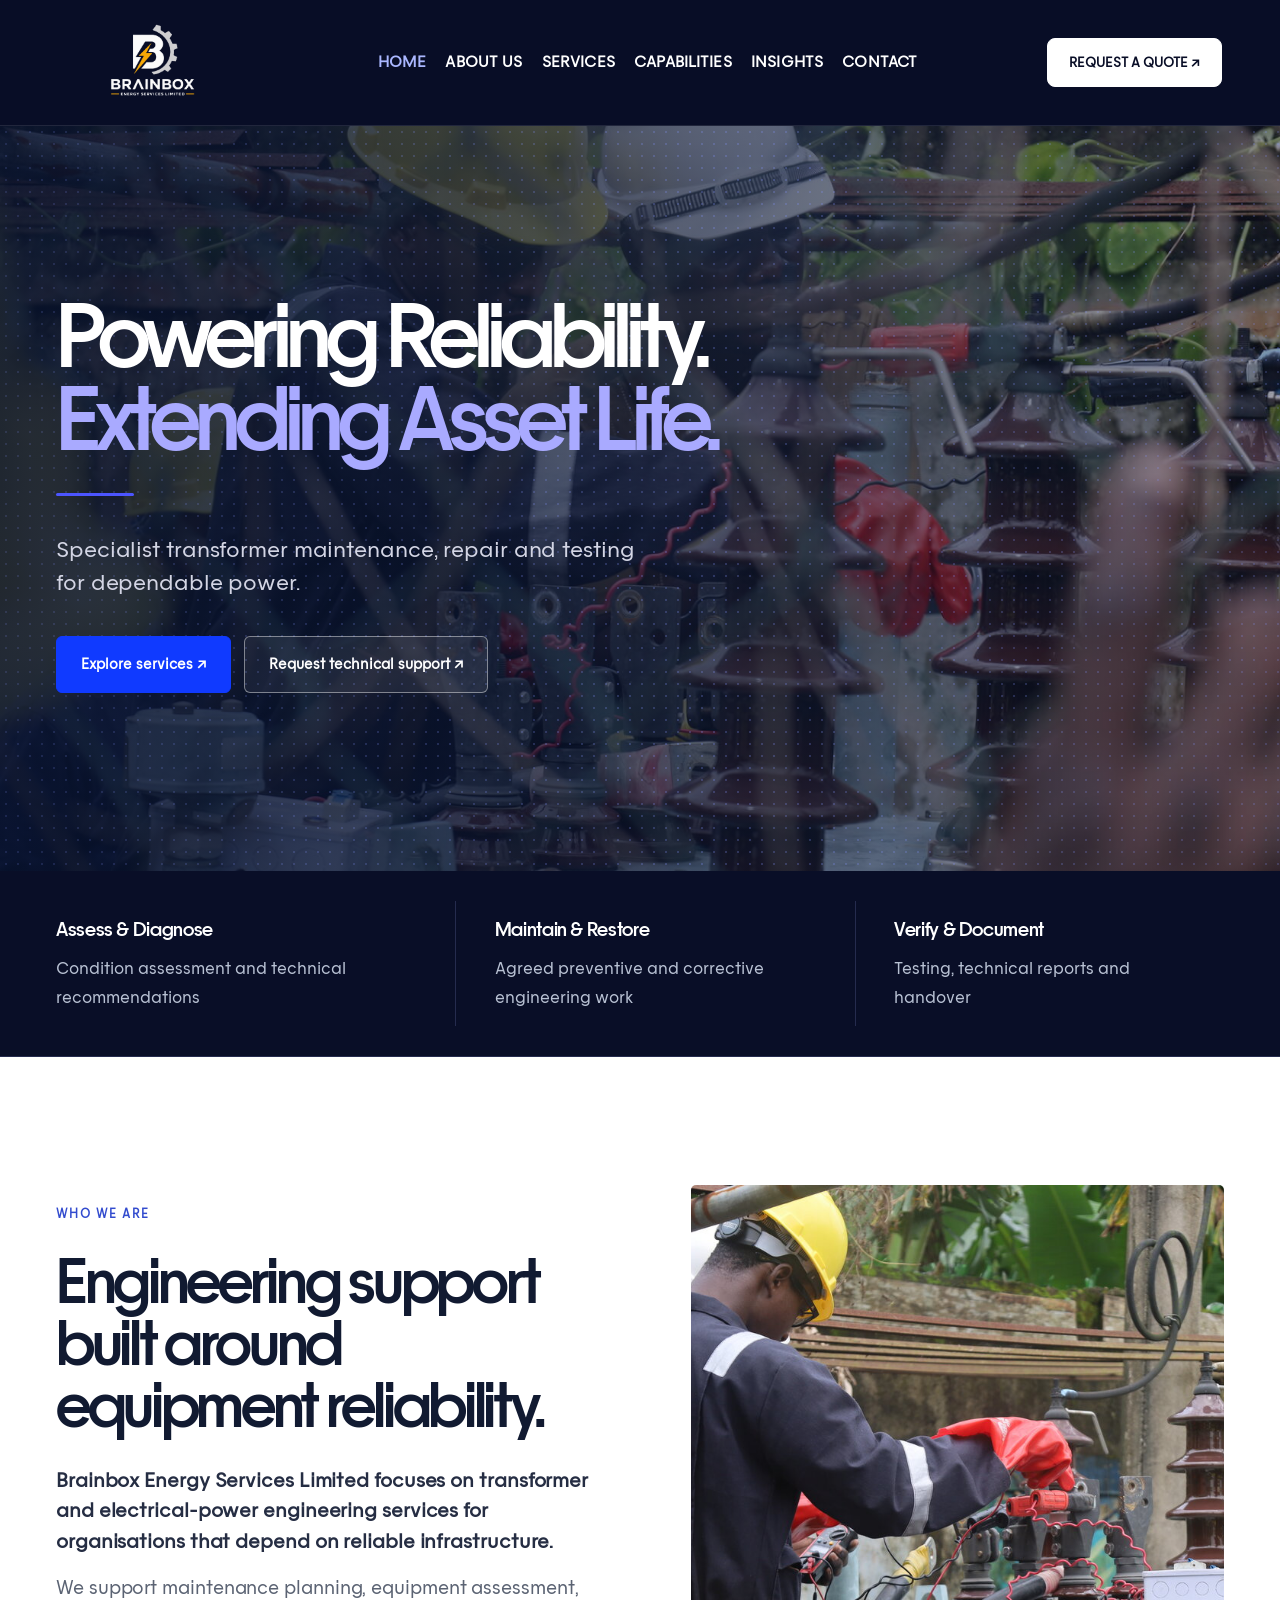
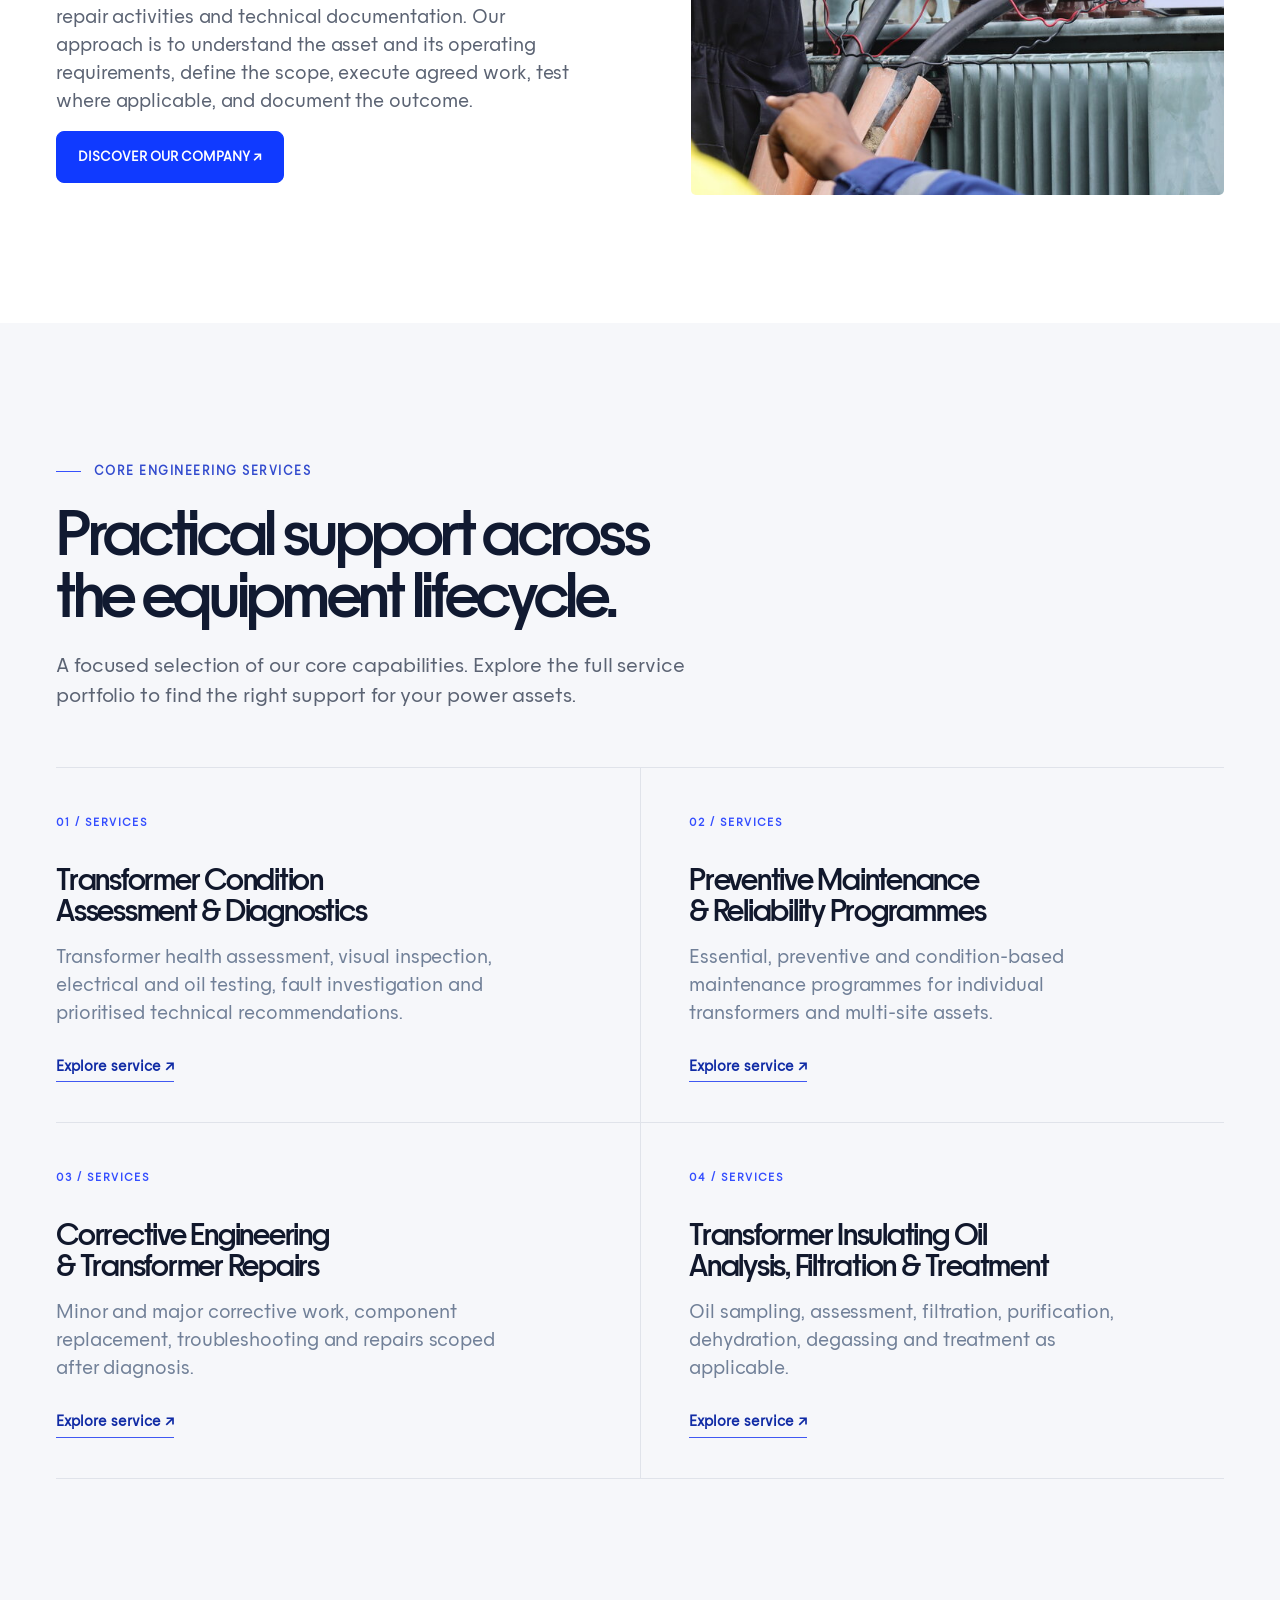
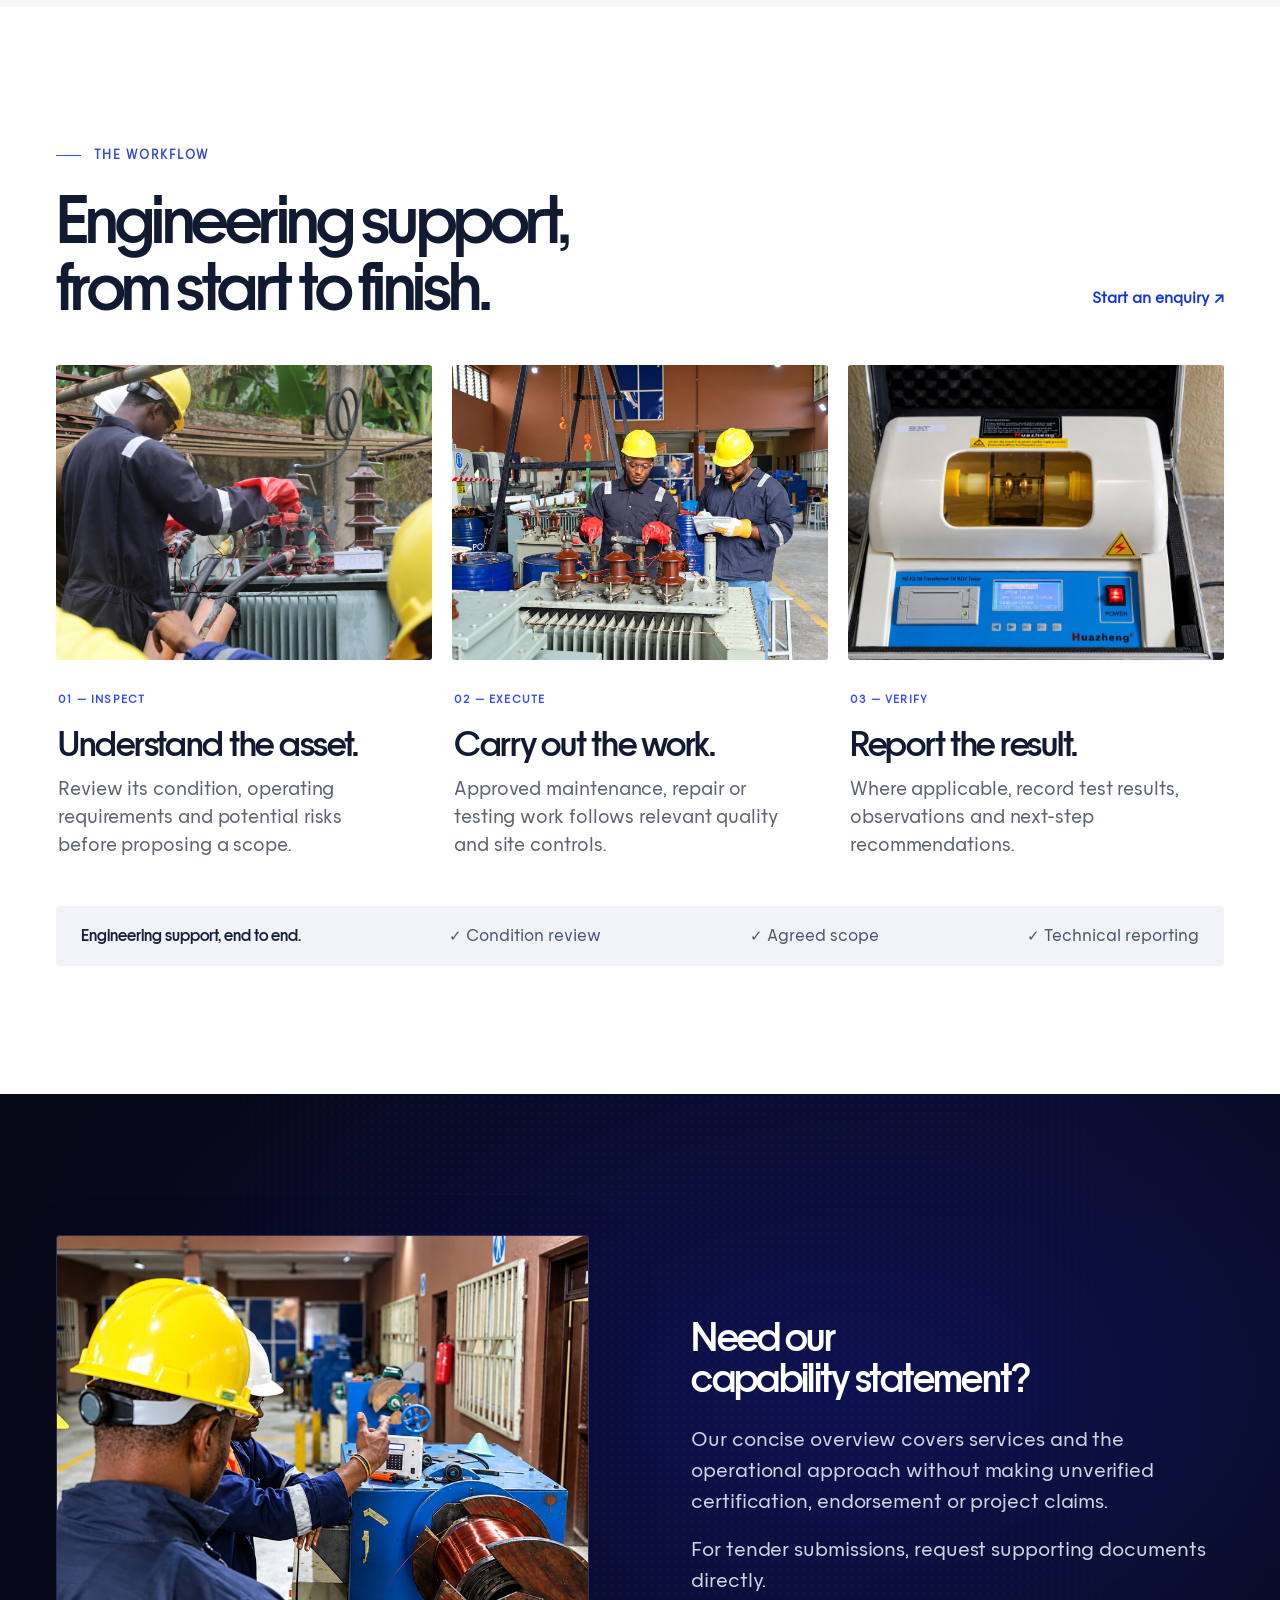
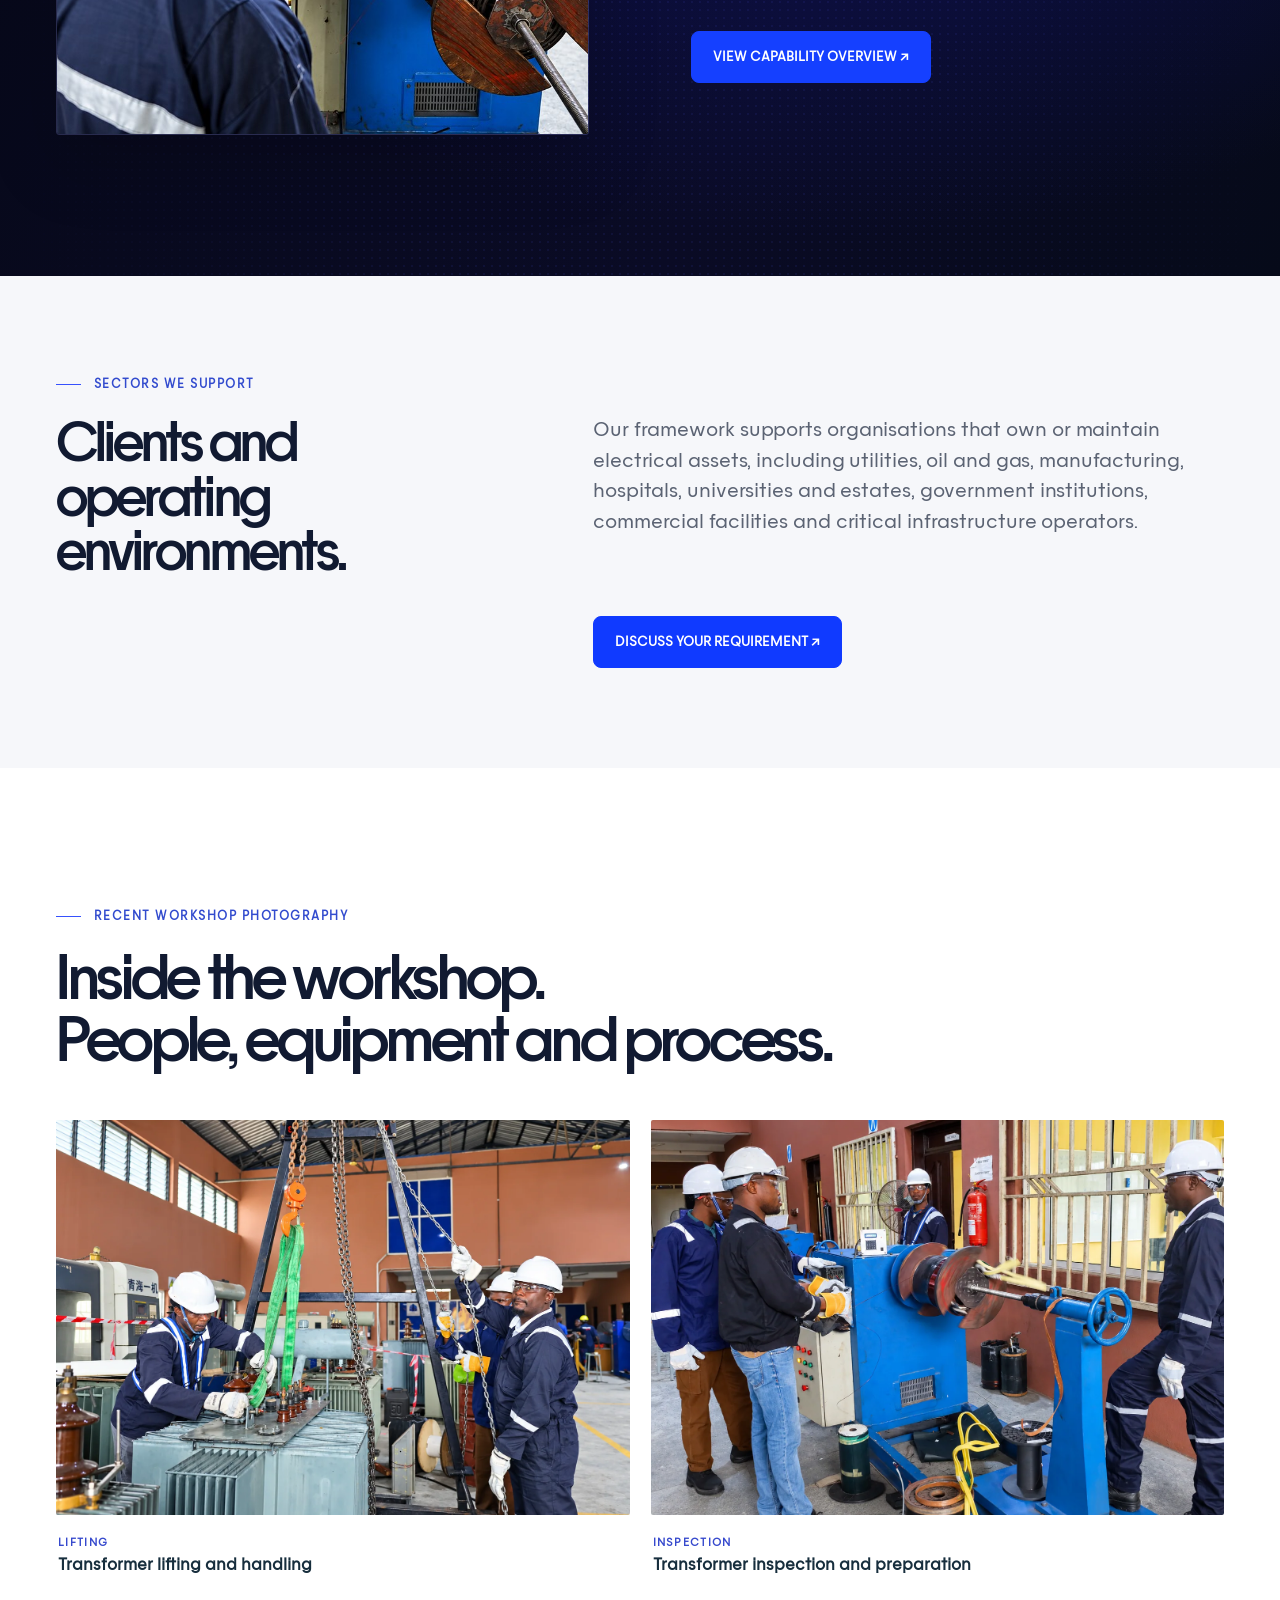
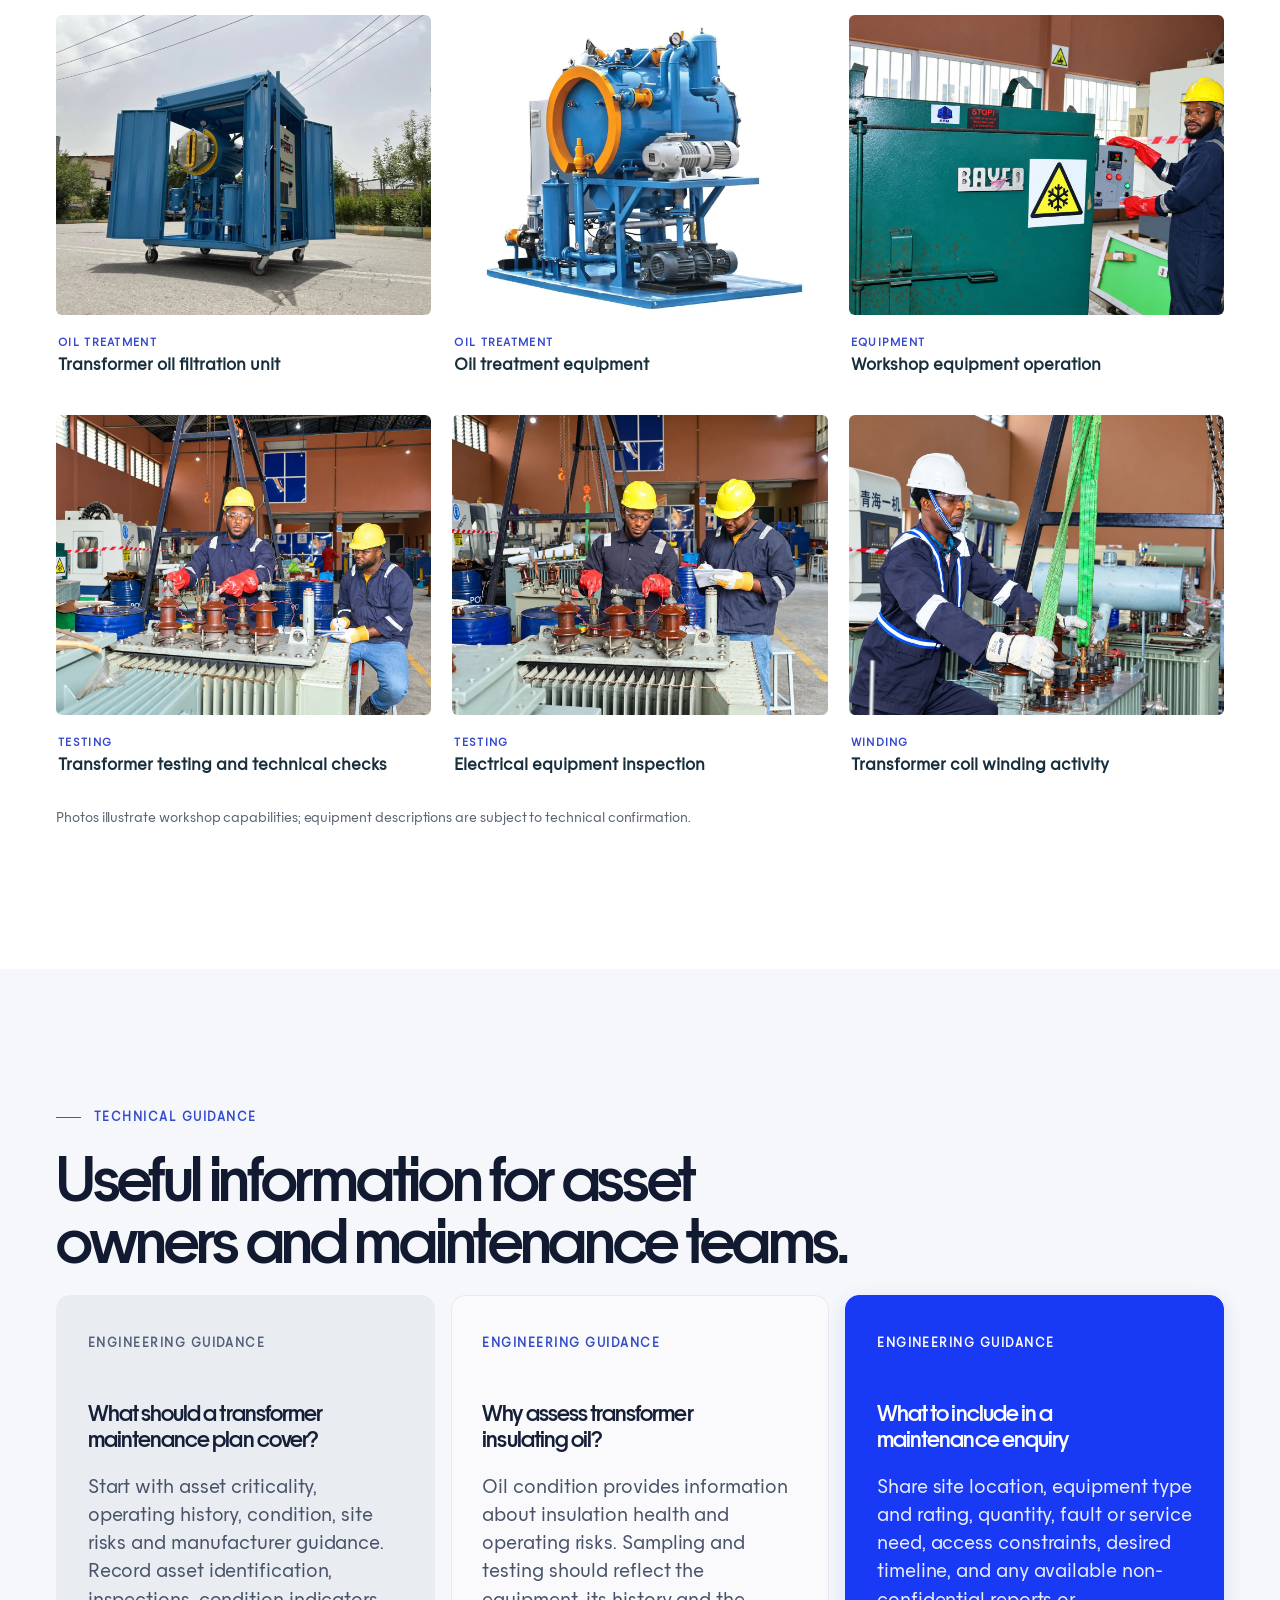
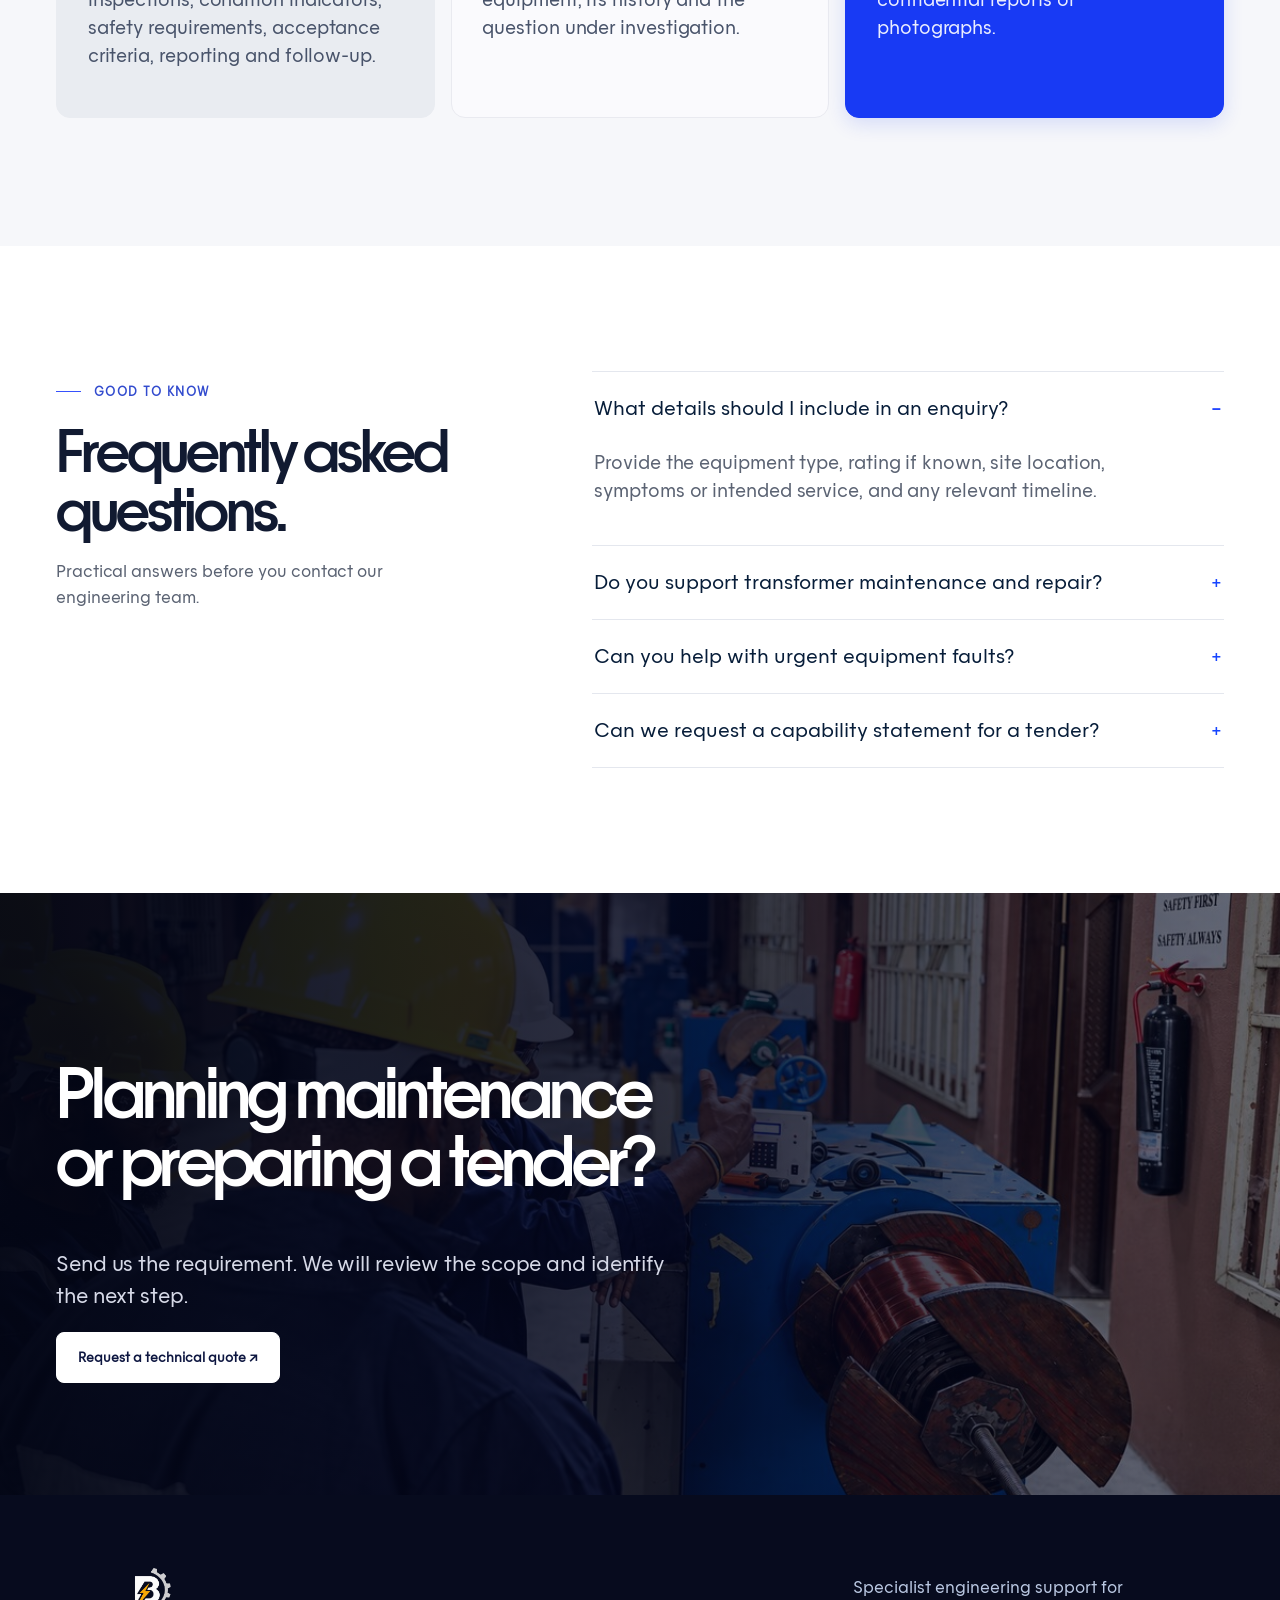
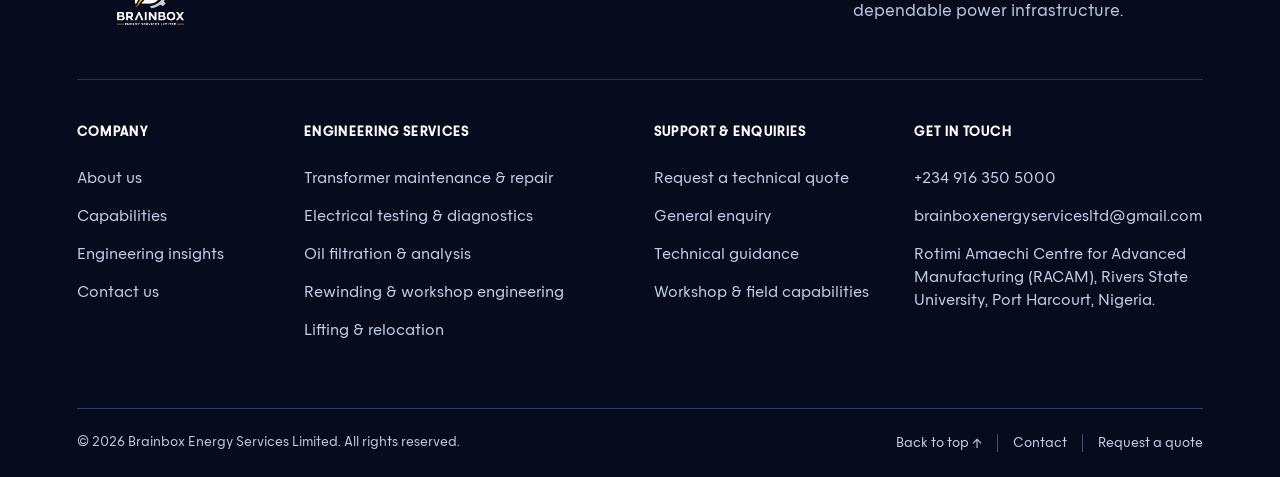
==== index.html @ cf3fd657 "Refresh gallery script version for updated workshop imagery" ====
<!doctype html>
<html lang="en"><head><meta charset="utf-8"><meta name="viewport" content="width=device-width, initial-scale=1">
<meta name="description" content="Brainbox Energy Services Limited — transformer maintenance, repair, oil filtration and electrical power engineering in Port Harcourt, Nigeria.">
<meta name="theme-color" content="#070b1e"><title>Brainbox Energy Services Limited | Powering Reliability</title><link rel="icon" href="assets/logo.png"><link rel="stylesheet" href="style.css?v=20261027"><link rel="stylesheet" href="clean-ui.css?v=20261102"><link rel="stylesheet" href="blueprint-ui.css?v=20261102-navy-gold"><link rel="stylesheet" href="editorial-finish.css?v=20261102-1"><link rel="stylesheet" href="frama-type.css?v=20261102-header-fix"><link rel="stylesheet" href="midnight-contact-refined-20261103.css?v=capability-two-lines-2"></head>
<body><header id="header"><a class="brand" href="#home" aria-label="Brainbox Energy Services Limited — Home"><picture class="brand-picture"><source media="(max-width: 700px)" srcset="assets/brainbox-logo-white.png?v=2"><img src="assets/brainbox-logo-white.png?v=2" alt="Brainbox Energy Services Limited"></picture></a>
<button id="menu" type="button" aria-label="Open navigation" aria-controls="nav" aria-expanded="false"><span class="menu-line"></span><span class="menu-line"></span><span class="menu-line"></span></button><nav id="nav" aria-label="Main navigation"><a href="#home">HOME</a><a href="#about">ABOUT US</a><a href="#services">SERVICES</a><a href="#projects">CAPABILITIES</a><a href="#insights">INSIGHTS</a><a href="#contact">CONTACT</a></nav><a class="header-cta" href="#quote">REQUEST A QUOTE ↗</a></header>
<main id="app"></main><footer class="bb-corporate-footer" aria-label="Site footer">
  <div class="bb-footer-main">
    <div class="bb-footer-intro">
      <a class="bb-footer-brand" href="#home" aria-label="Brainbox Energy Services Limited home">
        <img src="assets/brainbox-logo-white.png?v=2" alt="Brainbox Energy Services Limited" loading="lazy">
      </a>
      <p>Specialist engineering support for dependable power infrastructure.</p>
    </div>
    <div class="bb-footer-columns">
      <div class="bb-footer-group">
        <h2>Company</h2>
        <a href="#about">About us</a>
        <a href="#projects">Capabilities</a>
        <a href="#insights">Engineering insights</a>
        <a href="#contact">Contact us</a>
      </div>
      <div class="bb-footer-group">
        <h2>Engineering services</h2>
        <a href="#services">Transformer maintenance &amp; repair</a>
        <a href="#services">Electrical testing &amp; diagnostics</a>
        <a href="#services">Oil filtration &amp; analysis</a>
        <a href="#services">Rewinding &amp; workshop engineering</a>
        <a href="#services">Lifting &amp; relocation</a>
      </div>
      <div class="bb-footer-group">
        <h2>Support &amp; enquiries</h2>
        <a href="#quote">Request a technical quote</a>
        <a href="#contact">General enquiry</a>
        <a href="#insights">Technical guidance</a>
        <a href="#projects">Workshop &amp; field capabilities</a>
      </div>
      <div class="bb-footer-group bb-footer-contact">
        <h2>Get in touch</h2>
        <a href="tel:+2349163505000">+234 916 350 5000</a>
        <a href="mailto:brainboxenergyservicesltd@gmail.com">brainboxenergyservicesltd@gmail.com</a>
        <p>Rotimi Amaechi Centre for Advanced Manufacturing (RACAM), Rivers State University, Port Harcourt, Nigeria.</p>
      </div>
    </div>
  </div>
  <div class="bb-footer-bottom">
    <div class="bb-footer-inner">
      <span>© <span id="year"></span> Brainbox Energy Services Limited. All rights reserved.</span>
      <div><a href="#home">Back to top ↑</a><a href="#contact">Contact</a><a href="#quote">Request a quote</a></div>
    </div>
  </div>
</footer><script src="script-contact-refined-20261103.js?v=gallery-ppe-cleanup-20261103"></script></body></html>
---- style.css ----
@import url('https://fonts.googleapis.com/css2?family=DM+Sans:wght@400;500;600;700;800&family=Manrope:wght@400;500;600;700;800&display=swap');
:root{--navy:#071d39;--gold:#e6a11b;--ink:#151b22;--muted:#65717c;--line:#d9dee3}
*{box-sizing:border-box}html{scroll-behavior:smooth}body{margin:0;font-family:'DM Sans',Arial,sans-serif;color:var(--ink)}h1,h2,h3{font-family:Manrope,Arial,sans-serif;letter-spacing:-.04em}h1{font-size:clamp(44px,6vw,83px);line-height:1.07}h2{font-size:clamp(30px,4vw,54px);line-height:1.15}h3{font-size:22px}p{color:#5b6570;line-height:1.8}a{text-decoration:none;color:inherit}button,input,textarea,select{font:inherit}button{cursor:pointer}
#header{height:84px;position:sticky;top:0;z-index:30;background:#fff;border-bottom:1px solid #eee;display:flex;align-items:center;justify-content:space-between;padding:0 max(4vw,22px);gap:16px}.brand{display:flex;align-items:center;gap:9px;font:800 17px Manrope;letter-spacing:.06em;color:var(--navy)}.brand img{height:54px;width:60px;object-fit:contain}.brand small{display:block;font-size:8px;letter-spacing:.19em}.brand span{white-space:nowrap}nav{display:flex;gap:clamp(14px,1.5vw,25px)}nav a{font-size:14px;font-weight:800;letter-spacing:.035em;white-space:nowrap;line-height:1.3}nav a:hover,nav a.active{color:#bd8012}
.header-cta,.btn{display:inline-flex;align-items:center;justify-content:center;border:1px solid var(--navy);padding:15px 20px;font-size:12px;font-weight:800;letter-spacing:.04em;transition:.2s}.header-cta,.btn.dark{background:var(--navy);color:white}.btn:hover,.header-cta:hover{background:var(--gold);border-color:var(--gold);color:#111}.btn.light{border-color:white;color:white}.btn.light:hover{color:#111}#menu{display:none;border:0;background:transparent;font-size:27px}
.container{width:min(1160px,88%);margin:auto}.section{padding:105px 0}.eyebrow{display:flex;align-items:center;gap:22px;font-size:11px;font-weight:800;letter-spacing:.17em;color:var(--navy);margin-bottom:32px}.eyebrow:after{content:'';height:1px;background:#c7cbd0;flex:1}.overline{font-size:12px;letter-spacing:.15em;color:#bc8319;font-weight:800}
.hero{min-height:660px;background:linear-gradient(90deg,rgba(3,19,38,.93),rgba(3,19,38,.60)),url('assets/profile-0.jpg') center/cover;display:flex;align-items:center;color:#fff}.hero .container{padding:85px 0}.hero h1{max-width:900px}.hero p{max-width:590px;color:#e0e8f0;font-size:17px}.hero .tag{color:#f4bc48;font-size:12px;letter-spacing:.24em;font-weight:800}.hero .actions{display:flex;gap:14px;flex-wrap:wrap;margin-top:34px}
.stats{background:var(--navy);color:#fff}.stats .container{display:grid;grid-template-columns:repeat(3,1fr);gap:30px;padding:30px 0}.stats strong{display:block;font-size:18px}.stats span{font-size:12px;color:#b7c8da}
.split,.contact-grid{display:grid;grid-template-columns:1fr 1fr;align-items:center;gap:75px}.split img{width:100%;height:470px;object-fit:cover}.lead{font-size:19px;color:#465464}.tinted{background:#f6f8fa}.service-grid{display:grid;grid-template-columns:repeat(3,1fr);gap:1px;background:#e1e6eb;border:1px solid #e1e6eb}.service-card{background:#fff;padding:32px;min-height:250px}.service-card:hover{background:#f8fafb}.service-card .number{font-size:12px;font-weight:800;color:#bd8315}.service-card h3{margin-top:34px}.service-card p,.service-card a{font-size:14px}.service-card a{font-weight:800;color:var(--navy)}
.dark-section{background:var(--navy);color:#fff}.dark-section p{color:#d5e0ea}.dark-section .eyebrow{color:var(--gold)}.process{display:grid;grid-template-columns:repeat(5,1fr);gap:18px}.process article{border-top:2px solid var(--gold);padding-top:20px}.process b{color:var(--gold)}.process h3{font-size:19px}.process p{font-size:13px}
.image-grid{display:grid;grid-template-columns:repeat(3,1fr);gap:14px}.image-grid figure{margin:0;overflow:hidden;background:#f1f3f5}.image-grid img{width:100%;height:250px;display:block;object-fit:cover}.image-grid figcaption{font-size:13px;font-weight:700;padding:15px}
.page-banner{background:linear-gradient(90deg,rgba(4,24,45,.91),rgba(4,24,45,.48)),url('assets/profile-18.jpg') center/cover;color:white;padding:110px 0}.page-banner h1{font-size:clamp(43px,6vw,76px);margin-bottom:10px}.page-banner p{color:#e2e9ef;max-width:590px}.columns{display:grid;grid-template-columns:repeat(2,1fr);gap:50px}.values{display:grid;grid-template-columns:repeat(4,1fr);gap:20px}.value{border-top:1px solid #d1d7df;padding:20px 0}.value p{font-size:13px}
.accordion{border-top:1px solid var(--line)}details{border-bottom:1px solid var(--line);padding:20px 0}summary{cursor:pointer;font-weight:800;list-style:none;display:flex;justify-content:space-between}summary:after{content:'+';color:var(--gold)}details[open] summary:after{content:'−'}details p{font-size:14px}
.cta{background:linear-gradient(90deg,rgba(3,22,43,.93),rgba(3,22,43,.72)),url('assets/profile-13.jpg') center/cover;padding:95px 0;color:white}.cta p{color:#d7e0e8}
.contact-grid{align-items:start}.contact-grid a{color:#123a62;overflow-wrap:anywhere}.contact-form{border:1px solid #dce1e6;padding:34px;border-radius:6px}.contact-form label{display:block;font-size:12px;font-weight:800;margin-bottom:7px}.contact-form input,.contact-form textarea,.contact-form select{width:100%;padding:13px;margin-bottom:19px;border:1px solid #d7dce2;background:white}.contact-form textarea{min-height:140px}.notice{font-size:12px}.card-note{background:#f4f7fa;padding:27px;border-left:3px solid var(--gold)}.insight-card{background:white;padding:26px}.insight-card h3{font-size:20px}.insight-card p{font-size:14px}
footer{background:#08182c;color:#fff;padding:65px 6% 20px;display:grid;grid-template-columns:2fr 1fr 2fr;gap:35px}footer strong{font-size:23px}footer strong span{color:var(--gold)}footer a{display:block;font-size:13px;margin-bottom:12px}footer p{color:#b2bdc9;font-size:13px}.copyright{grid-column:1/-1;border-top:1px solid #35465b;padding-top:20px;text-align:center}

/* Accessible full-viewport frosted navy navigation on tablets and phones */
@media(max-width:1120px){
  #menu{display:flex;position:relative;z-index:55;width:46px;height:46px;
    flex-direction:column;justify-content:center;align-items:center;gap:6px;
    background:transparent;border:0;color:var(--navy);padding:10px;
    -webkit-tap-highlight-color:transparent}
  #menu:focus-visible{outline:2px solid var(--gold);outline-offset:3px}
  #menu .menu-line{display:block;width:25px;height:2px;background:currentColor;
    border-radius:5px;transform-origin:center;transition:transform .32s ease,opacity .2s ease}
  #header{isolation:isolate}
  #header .brand{position:relative;z-index:55}
  #header.menu-open{background:transparent;border-color:transparent}
  #header.menu-open .brand,#header.menu-open #menu{color:white}
  #header.menu-open .brand img{background:rgba(255,255,255,.92);border-radius:5px}
  #header.menu-open #menu .menu-line:nth-child(1){transform:translateY(8px) rotate(45deg)}
  #header.menu-open #menu .menu-line:nth-child(2){opacity:0;transform:scaleX(0)}
  #header.menu-open #menu .menu-line:nth-child(3){transform:translateY(-8px) rotate(-45deg)}
  #nav{display:flex;position:fixed;inset:0;top:0;right:0;bottom:0;left:0;
    width:100%;height:100vh;height:100dvh;z-index:50;
    padding:calc(110px + env(safe-area-inset-top)) 8% max(28px,env(safe-area-inset-bottom));
    background:linear-gradient(155deg,rgba(9,38,74,.89),rgba(4,22,47,.86));
    -webkit-backdrop-filter:blur(17px) saturate(130%);
    backdrop-filter:blur(17px) saturate(130%);
    box-shadow:none;flex-direction:column;align-items:flex-start;
    justify-content:center;gap:clamp(17px,3.2vh,32px);
    overflow-y:auto;overscroll-behavior:contain;
    opacity:0;visibility:hidden;pointer-events:none;
    transform:translateY(-12px);
    transition:opacity .32s ease,transform .32s ease,visibility .32s ease}
  #nav.open{opacity:1;visibility:visible;pointer-events:auto;transform:translateY(0)}
  #nav a{color:#fff;font-size:clamp(22px,4.4vw,34px);font-weight:700;
    letter-spacing:.055em;line-height:1.25;padding:4px 0;
    opacity:0;transform:translateY(12px);
    transition:opacity .32s ease,transform .32s ease,color .2s ease}
  #nav.open a{opacity:1;transform:translateY(0)}
  #nav.open a:nth-child(2){transition-delay:.04s}
  #nav.open a:nth-child(3){transition-delay:.08s}
  #nav.open a:nth-child(4){transition-delay:.12s}
  #nav.open a:nth-child(5){transition-delay:.16s}
  #nav.open a:nth-child(6){transition-delay:.20s}
  #nav a:hover,#nav a.active{color:#f5bb49}
  .header-cta{display:none}
  .split,.contact-grid{gap:35px}
  .process{grid-template-columns:repeat(3,1fr)}
  body.nav-locked{overflow:hidden}
}
@media(max-width:700px){
  #header{height:72px}
  .brand{font-size:14px}
  .brand img{height:44px;width:45px}
  #nav{padding:calc(88px + env(safe-area-inset-top)) 9% max(30px,env(safe-area-inset-bottom))}
  #nav a{font-size:clamp(23px,6.7vw,30px)}
  .hero{min-height:610px}
  .section{padding:70px 0}
  .split,.columns,.contact-grid{grid-template-columns:1fr}
  .split img{height:310px}
  .service-grid,.image-grid,.stats .container,.process{grid-template-columns:1fr}
  .values{grid-template-columns:repeat(2,1fr)}
  footer{grid-template-columns:1fr}
  .copyright{grid-column:1}
}
@media(prefers-reduced-motion:reduce){
  #nav,#nav a,#menu .menu-line{transition:none!important;animation:none!important}
}


/* Final unified responsive logo layout — one rendered image via <picture>. */
#header{height:100px}
#header .brand{flex:0 0 152px;width:152px;height:100px;display:flex;align-items:center;
  justify-content:center;overflow:hidden;line-height:0}
#header .brand .brand-picture{display:flex;align-items:center;justify-content:center;
  width:152px;height:100px;flex:0 0 152px}
#header .brand .brand-picture img{display:block;width:130px;height:130px;
  max-width:none;object-fit:contain;flex:none}
@media(max-width:1120px){
  #header.menu-open .brand .brand-picture img{background:transparent;border-radius:0}
}
@media(max-width:700px){
  #header{height:76px}
  #header .brand{width:66px;height:76px;flex-basis:66px;overflow:visible;justify-content:flex-start}
  #header .brand .brand-picture{width:60px;height:76px;flex-basis:60px}
  #header .brand .brand-picture img{width:55px;height:58px;max-width:none;
    object-fit:contain;filter:none}
  #header.menu-open .brand .brand-picture img{filter:brightness(0) invert(1)}
  #nav{padding-top:calc(88px + env(safe-area-inset-top))}
}

/* v5 content enhancements retain the established Brainbox visual design. */
.contact-form .consent-label{display:flex;align-items:flex-start;gap:10px;font-size:12px;line-height:1.6;font-weight:500;margin:4px 0 20px;color:#536273;cursor:pointer}
.contact-form .consent-label input[type="checkbox"]{width:17px;height:17px;min-width:17px;margin:1px 0 0;accent-color:#071d39}
.contact-form select{appearance:auto}
.service-grid .service-card{min-width:0}
.service-grid .service-card h3{overflow-wrap:anywhere;line-height:1.3}
.card-note .btn{margin-top:10px}
.contact-form button{width:100%;min-height:48px}
@media(max-width:700px){.contact-form{padding:23px}.service-card{min-height:auto;padding:26px}.service-card h3{margin-top:23px}}

/* Workshop media and context-aware enquiry form additions */
.workshop-gallery{gap:18px}
.workshop-gallery figure{background:#f7f8fa;min-width:0}
.workshop-gallery img{height:280px;object-fit:cover}
.workshop-gallery figcaption{line-height:1.5}
.workshop-gallery figcaption small{font-size:10px;color:#ad7817;letter-spacing:.11em;text-transform:uppercase;font-weight:800}
.conditional-enquiry-fields{border-top:1px solid #e3e8ef;margin:6px 0 20px;padding-top:12px}
.conditional-enquiry-fields:empty{display:none}
.conditional-fields-heading{font-size:13px;font-weight:800;color:#071d39;margin:8px 0 20px}
.conditional-enquiry-fields label{line-height:1.5}
.conditional-enquiry-fields input,.conditional-enquiry-fields select,.conditional-enquiry-fields textarea{max-width:100%}
@media(max-width:700px){.workshop-gallery img{height:230px}}

/* Clear, three-step enquiry experience */
.modern-contact{display:grid;grid-template-columns:minmax(0,.85fr) minmax(0,1.15fr);gap:clamp(32px,6vw,105px);align-items:start}
.contact-intro h2{margin-top:0}.contact-intro>p{max-width:440px;font-size:16px}
.contact-details{margin-top:54px;display:grid;gap:24px}
.contact-details>div{border-top:1px solid #e0e5ea;padding-top:17px}
.contact-details span{display:block;color:#a66b0a;font-size:11px;font-weight:800;letter-spacing:.12em;margin-bottom:9px}
.contact-details a{font-weight:700;font-size:15px;overflow-wrap:anywhere;color:#082b4f}
.contact-details p{margin:0;font-size:14px}
.enquiry-wizard{background:#fff;border:1px solid #e7eaf0;border-radius:16px;box-shadow:0 18px 65px rgba(10,26,48,.065);padding:clamp(23px,3vw,42px);min-width:0}
.wizard-progress-meta{display:flex;justify-content:space-between;gap:12px;align-items:center;font-size:11px;font-weight:800;letter-spacing:.09em;color:#3e5268}
.wizard-progress-name{color:#a36a0e;letter-spacing:0}
.wizard-track{margin:15px 0 38px;border-radius:5px;height:4px;background:#eaeef2;overflow:hidden}
.wizard-track span{display:block;height:100%;background:#e5a11c;border-radius:5px;transition:width .3s ease}
.wizard-panel[hidden],.wizard-back[hidden],.wizard-next[hidden],.wizard-send[hidden],.workshop-item[hidden],.gallery-empty[hidden]{display:none!important}
.wizard-kicker{font-size:10px;letter-spacing:.13em;font-weight:800;color:#ac7718}
.enquiry-wizard h3{font-size:clamp(24px,2.4vw,33px);margin:9px 0 6px}
.enquiry-wizard .wizard-panel>p{font-size:14px;margin:0 0 26px;color:#738092}
.wizard-options{display:grid;grid-template-columns:1fr 1fr;gap:10px}
.wizard-option{display:flex;align-items:center;gap:12px;position:relative;border:1px solid #dce3ea;border-radius:10px;padding:16px 12px;cursor:pointer;line-height:1.35;min-height:76px;font-size:13px;font-weight:700;transition:background .2s,border-color .2s,box-shadow .2s}
.wizard-option:has(input:checked){border-color:#d49a24;background:#fffcf5;box-shadow:0 0 0 2px rgba(221,154,24,.1)}
.wizard-option:focus-within{outline:2px solid #a97717;outline-offset:2px}
.wizard-option input{position:absolute;width:1px;height:1px;opacity:0}
.wizard-option-icon{display:flex;align-items:center;justify-content:center;flex:none;width:34px;height:34px;background:#edf2f7;border-radius:8px;color:#102f52;font-weight:800;font-size:20px}
.wizard-option:has(input:checked) .wizard-option-icon{background:#102f52;color:#fff}
.wizard-option-arrow{margin-left:auto;color:#8894a3}
.wizard-field{margin-bottom:21px}
.wizard-field label{display:block;font-size:13px;font-weight:700;color:#263347;margin-bottom:9px}
.wizard-field label b{color:#d28a13}
.wizard-field input,.wizard-field select,.wizard-field textarea{width:100%;border:1px solid #d8e0e8;border-radius:8px;min-height:48px;padding:12px 14px;color:#182d40;background:#fbfcfd;margin:0;outline:none;font-size:14px}
.wizard-field textarea{resize:vertical;min-height:106px}
.wizard-field input:focus,.wizard-field select:focus,.wizard-field textarea:focus{border-color:#b68b43;box-shadow:0 0 0 3px rgba(209,153,43,.13)}
.wizard-field input::placeholder,.wizard-field textarea::placeholder{color:#a0adba}
.wizard-recap{font-size:12px;border-radius:7px;background:#f5f7f9;padding:12px;margin:10px 0;color:#53657a}
.wizard-actions{display:flex;justify-content:flex-end;align-items:center;gap:12px;border-top:1px solid #ebeff3;margin-top:25px;padding-top:24px}
.wizard-back{margin-right:auto;border:none;background:none;padding:13px 4px;color:#53657b;font-weight:700}
.wizard-next,.wizard-send{border:0;background:#091f3d;border-radius:8px;padding:14px 22px;color:#fff;font-weight:700;font-size:13px;cursor:pointer}
.wizard-next:hover,.wizard-send:hover{background:#b47b13}
.wizard-footnote{color:#8190a0;font-size:11px!important;line-height:1.7;margin:16px 0 0}
.enquiry-wizard .consent-label{display:flex;align-items:flex-start;gap:10px;line-height:1.6;font-size:12px;color:#566276;margin:16px 0}
.enquiry-wizard .consent-label input{width:18px;height:18px;flex:none;margin:1px 0;accent-color:#0a294d}
.gallery-empty{padding:35px 20px;border:1px dashed #bdc8d3;border-radius:10px;background:#f6f8fa;color:#5c6e80;text-align:center}
.workshop-item{transition:transform .2s ease}.workshop-item:hover{transform:translateY(-3px)}
@media(max-width:900px){.modern-contact{grid-template-columns:1fr;gap:35px}.contact-details{margin-top:25px;grid-template-columns:repeat(2,1fr)}}
@media(max-width:530px){.wizard-options{grid-template-columns:1fr}.wizard-option{min-height:60px}.enquiry-wizard{padding:22px 17px}.contact-details{grid-template-columns:1fr}}
@media(prefers-reduced-motion:reduce){.wizard-track span,.wizard-option,.workshop-item{transition:none}}

/* Premium branded enquiry experience — scoped to Contact and Request a Quote */
.modern-contact{grid-template-columns:minmax(0,.87fr) minmax(0,1.13fr);gap:clamp(42px,6vw,100px)}
.modern-contact .contact-intro{padding-top:16px}
.modern-contact .contact-intro h2{font-size:clamp(42px,4vw,61px);line-height:1.09;letter-spacing:-.055em}
.modern-contact .contact-intro>p{font-size:16px;line-height:1.85;color:#617082}
.contact-details{margin-top:42px;gap:16px}
.contact-details>div:not(.contact-benefits){border-top:1px solid #e6eaf0;padding-top:17px}
.contact-details a{transition:color .2s ease}
.contact-details a:hover{color:#bc8319}
.contact-benefits{grid-column:1/-1;display:grid;gap:11px;margin-top:25px;padding:27px 24px;border-radius:19px;background:linear-gradient(143deg,#0a2546 0%,#07192f 100%);color:white;box-shadow:0 21px 52px rgba(6,26,49,.14)}
.benefits-eyebrow{font-size:10px;font-weight:800;letter-spacing:.18em;color:#f1c66a;margin-bottom:3px}
.benefit-card{display:grid;grid-template-columns:34px 1fr;gap:13px;align-items:start;padding:13px 0;border-bottom:1px solid rgba(255,255,255,.12)}
.benefit-card:last-child{border:0;padding-bottom:0}
.benefit-number{font:800 12px Manrope,sans-serif;color:#f6c56d;display:flex;justify-content:center;align-items:center;width:32px;height:32px;border:1px solid rgba(244,195,100,.3);border-radius:10px;background:rgba(255,255,255,.05)}
.benefit-card h4{color:white;margin:0 0 4px;font:700 14px Manrope,sans-serif}
.benefit-card p{font-size:12px;line-height:1.6;color:#cad4e2;margin:0}
.enquiry-wizard{position:relative;isolation:isolate;background:linear-gradient(160deg,rgba(255,255,255,.99),rgba(248,250,253,.98));border:1px solid rgba(10,35,67,.09);border-radius:25px;box-shadow:0 35px 75px rgba(7,27,50,.095),0 4px 15px rgba(7,27,50,.035);padding:clamp(28px,3vw,46px);overflow:hidden}
.enquiry-wizard:before{content:"";position:absolute;top:0;left:0;right:0;height:4px;background:linear-gradient(90deg,#a87417,#e5b54f,#f7d990,#bb7d11)}
.enquiry-wizard:after{content:"";position:absolute;z-index:-1;width:260px;height:260px;border-radius:50%;right:-130px;top:-150px;background:radial-gradient(circle,rgba(236,181,64,.095),transparent 72%);pointer-events:none}
.wizard-progress{margin:0 0 37px}
.wizard-progress-meta{margin:0 0 25px;letter-spacing:.11em;font-size:10px}
.wizard-progress-name{font-size:11px;color:#9c6a13}
.wizard-step-nodes{display:flex;align-items:flex-start;justify-content:space-between;gap:10px;margin-bottom:17px;position:relative}
.wizard-step-nodes:before{content:"";position:absolute;height:1px;left:16%;right:16%;top:21px;background:#dde4ec;z-index:0}
.wizard-node{display:flex;flex-direction:column;align-items:center;gap:9px;position:relative;z-index:1;min-width:70px;color:#8290a1}
.wizard-node span{display:flex;align-items:center;justify-content:center;width:43px;height:43px;border-radius:14px;background:#eef2f6;color:#7890a9;border:1px solid #dfe6ed;font:800 13px Manrope,sans-serif;transition:background .25s,color .25s,box-shadow .25s}
.wizard-node small{font-size:11px;font-weight:700}
.wizard-node.is-current span{background:linear-gradient(140deg,#0d3157,#071d39);color:white;border-color:#0d3157;box-shadow:0 9px 22px rgba(9,41,78,.28),0 0 0 4px rgba(228,165,41,.15)}
.wizard-node.is-current small{color:#0c2845}
.wizard-node.is-complete span{background:#fdf2d8;color:#a97617;border-color:#ebca8a}
.wizard-node.is-complete small{color:#a97617}
.wizard-track{height:6px;margin:0;background:#e8edf3;box-shadow:inset 0 1px 2px rgba(3,24,48,.06);border-radius:10px}
.wizard-track span{background:linear-gradient(90deg,#bd8119,#f0c66c);box-shadow:0 0 15px rgba(209,153,43,.25)}
.enquiry-wizard .wizard-kicker{font-size:10px;letter-spacing:.17em;color:#ac7c22}
.enquiry-wizard h3{font-size:clamp(29px,2.7vw,39px);letter-spacing:-.045em;line-height:1.11;margin:12px 0 11px}
.enquiry-wizard .wizard-panel>p{font-size:14px;line-height:1.8;max-width:440px;margin-bottom:30px}
.wizard-options{gap:13px}
.wizard-option{min-height:91px;padding:17px 15px;gap:13px;border-radius:16px;border-color:#e2e8ee;background:linear-gradient(175deg,#fff,#fbfcfe);box-shadow:0 3px 10px rgba(11,34,59,.025);transition:transform .22s ease,border-color .22s ease,box-shadow .22s ease,background .22s ease}
.wizard-option:hover{transform:translateY(-3px);border-color:#d7ae61;box-shadow:0 13px 29px rgba(9,33,61,.075)}
.wizard-option:has(input:checked){background:linear-gradient(160deg,#fffaf0,#fffdf9);border-color:#d1a352;box-shadow:0 8px 26px rgba(10,35,65,.07),0 0 0 3px rgba(211,155,44,.1)}
.wizard-option-icon{width:44px;height:44px;border-radius:12px;background:linear-gradient(165deg,#f2f5f8,#e9eef4);font-size:22px;color:#0b3055}
.wizard-option:has(input:checked) .wizard-option-icon{background:linear-gradient(140deg,#0e345d,#08203e);color:#fff;box-shadow:0 8px 17px rgba(7,27,52,.24)}
.wizard-option-arrow{width:28px;height:28px;flex:none;border-radius:50%;background:#f2f5f8;display:flex;align-items:center;justify-content:center;font-size:15px;color:#75869b}
.wizard-option:has(input:checked) .wizard-option-arrow{background:#0a2d51;color:white}
.wizard-field{margin-bottom:22px}
.wizard-field label{font-size:13px;margin-bottom:10px}
.wizard-field input,.wizard-field select,.wizard-field textarea{min-height:53px;padding:14px 16px;border-radius:12px;background:#fcfdff;border-color:#dae2eb;font-size:14px;transition:box-shadow .2s,border-color .2s,background .2s}
.wizard-field textarea{min-height:122px}
.wizard-field input:focus,.wizard-field select:focus,.wizard-field textarea:focus{background:#fff;border-color:#d1a14d;box-shadow:0 0 0 4px rgba(212,156,49,.12)}
.wizard-review{margin:24px 0 0;padding:22px;border-radius:16px;border:1px solid #dfe7ed;background:linear-gradient(145deg,#f9fbfd,#f2f6fa)}
.wizard-review-heading{display:flex;align-items:center;justify-content:space-between;gap:12px;margin-bottom:14px}
.wizard-review-heading span{font-size:10px;font-weight:800;letter-spacing:.12em;color:#a16e17}
.wizard-review-edit{background:transparent;border:none;font-weight:800;font-size:11px;color:#123b62;cursor:pointer}
.wizard-review-row{display:grid;grid-template-columns:minmax(0,1fr) minmax(0,1.3fr);gap:18px;border-top:1px solid #e0e7ee;padding:11px 0;font-size:12px}
.wizard-review-row span{color:#68798b}
.wizard-review-row strong{color:#142b42;font-weight:700;overflow-wrap:anywhere;text-align:right}
.wizard-actions{margin-top:31px;padding-top:25px}
.wizard-back{margin-right:auto;min-height:47px;border:1px solid #dee5ec;border-radius:11px;background:#fff;color:#46586b;padding:0 20px;font-size:13px}
.wizard-next,.wizard-send{min-height:51px;padding:0 25px;border-radius:11px;background:linear-gradient(135deg,#071d39,#12406c);font-weight:800;box-shadow:0 11px 24px rgba(7,29,57,.18);transition:transform .2s,box-shadow .2s,background .2s}
.wizard-next:hover,.wizard-send:hover{background:linear-gradient(135deg,#0e3158,#174a79);transform:translateY(-2px);box-shadow:0 14px 27px rgba(7,29,57,.24)}
.wizard-footnote{display:flex;align-items:flex-start;gap:8px;padding-top:3px}
.wizard-footnote span{font-size:15px;color:#b88426;line-height:1}
@media(max-width:900px){.modern-contact{gap:33px}.contact-details{grid-template-columns:repeat(2,minmax(0,1fr))}.contact-benefits{grid-column:1/-1}}
@media(max-width:530px){.enquiry-wizard{border-radius:19px;padding:27px 19px}.wizard-options{grid-template-columns:1fr;gap:10px}.wizard-option{min-height:70px;padding:12px 14px}.wizard-node{min-width:55px}.wizard-node span{width:38px;height:38px}.wizard-step-nodes:before{top:19px}.contact-details{grid-template-columns:1fr}.wizard-review{padding:16px}.wizard-review-row{grid-template-columns:1fr;gap:3px}.wizard-review-row strong{text-align:left}}
@media(prefers-reduced-motion:reduce){.wizard-option,.wizard-next,.wizard-send,.wizard-node span{transition:none!important}}

/* 2026-10-27 · Editorial refinement. Intentionally minimal, no gradients or heavy cards. */
.modern-contact{grid-template-columns:minmax(0,.72fr) minmax(0,1.28fr);column-gap:clamp(42px,7vw,120px);align-items:start}
.modern-contact .contact-intro{padding-top:8px}
.modern-contact .contact-intro h2{font-size:clamp(38px,4vw,58px);line-height:1.06;letter-spacing:-.058em}
.modern-contact .contact-intro>p{font-size:15px;line-height:1.75;color:#647080}
.modern-contact .contact-details{margin-top:35px;display:grid;gap:0;grid-template-columns:1fr}
.modern-contact .contact-details>div:not(.contact-benefits){border-top:1px solid #e9ecef;padding:17px 0}
.modern-contact .contact-details span{font-size:10px;color:#9b701f}
.contact-benefits{display:block;grid-column:auto;margin:30px 0 0;padding:22px 0 0;border:0;border-top:1px solid #e9ecef;background:transparent;color:#18232e;box-shadow:none;border-radius:0}
.contact-benefits .benefits-eyebrow{color:#a27a2d;font-size:10px}
.contact-benefits p{font-size:13px;line-height:2;color:#586675;margin:12px 0 0}
.modern-contact .card-note{border-radius:0;background:#f7f8f9}
.enquiry-wizard{background:#fff;box-shadow:none;border:0;border-left:1px solid #edf0f2;border-radius:0;padding:10px 0 10px clamp(26px,4vw,58px);overflow:visible;isolation:auto}
.enquiry-wizard:before,.enquiry-wizard:after{display:none}
.wizard-progress{margin-bottom:52px}
.wizard-progress-meta{margin:0 0 18px;font-size:11px;letter-spacing:.035em}
.wizard-progress-name{color:#7d8692;font-weight:500;font-size:11px}
.wizard-step-nodes{justify-content:flex-start;gap:0;margin:0 0 19px}
.wizard-step-nodes:before{left:0;right:0;top:13px;background:#d8dee3}
.wizard-node{flex:1;align-items:flex-start;gap:12px;color:#9aa4ae}
.wizard-node span{height:27px;width:27px;border-radius:50%;border:1px solid #e1e6ea;background:#fff;color:#8795a2;font:700 11px Manrope,sans-serif;box-shadow:none;outline:5px solid #fff}
.wizard-node small{font-size:12px;color:inherit;font-weight:600}
.wizard-node.is-current span,.wizard-node.is-complete span{background:#0b2948;color:white;border-color:#0b2948;box-shadow:none;outline:5px solid #fff}
.wizard-node.is-complete span{background:#c39a4a;border-color:#c39a4a}
.wizard-node.is-current small{color:#0b2948}
.wizard-track{height:2px;background:#e9edf0;border-radius:0;box-shadow:none}
.wizard-track span{background:#0a2b4e;border-radius:0;box-shadow:none}
.enquiry-wizard .wizard-kicker{font-size:10px;color:#a07a34;letter-spacing:.12em}
.enquiry-wizard h3{font-size:clamp(31px,3vw,42px);letter-spacing:-.05em;line-height:1.1;margin:11px 0 11px}
.enquiry-wizard .wizard-panel>p{margin:0 0 29px;font-size:14px;line-height:1.7;color:#7b8792}
.wizard-options{grid-template-columns:repeat(2,minmax(0,1fr));gap:9px}
.wizard-option{display:flex;min-height:78px;align-items:center;gap:10px;border:1px solid #e9edf0;border-radius:5px;box-shadow:none;background:#fafbfb;padding:17px 18px;font-weight:650;font-size:13px;line-height:1.42;transition:border-color .18s,background .18s;transform:none}
.wizard-option:hover{transform:none;border-color:#c6d1db;background:#fff;box-shadow:none}
.wizard-option:has(input:checked){background:#edf3f7;border-color:#284966;box-shadow:inset 3px 0 0 #123859}
.wizard-option-icon{display:none}
.wizard-option-arrow{display:block;flex:0 0 auto;width:auto;height:auto;margin-left:auto;color:#9ca9b5;background:none!important;font-size:14px;border-radius:0}
.wizard-option:has(input:checked) .wizard-option-arrow{color:#0b2f53;background:none}
.wizard-field label{font-size:12px;margin-bottom:8px;font-weight:650}
.wizard-field input,.wizard-field select,.wizard-field textarea{min-height:49px;background:#f6f7f8;border:1px solid transparent;border-bottom:1px solid #d7dee4;border-radius:4px;box-shadow:none;padding:13px 14px;font-size:14px}
.wizard-field input:focus,.wizard-field select:focus,.wizard-field textarea:focus{border:1px solid #aebfcf;border-bottom:1px solid #0a2f54;background:#fff;box-shadow:none}
.wizard-field textarea{min-height:125px}
.wizard-review{margin:22px 0;padding:20px;border:1px solid #e8ecef;background:#f9fafb;border-radius:5px}
.wizard-review-heading span{font-size:10px;color:#6c7c8b}
.wizard-review-row{border-color:#e9edf0}
.wizard-actions{margin-top:27px;padding-top:20px;gap:12px}
.wizard-back{min-height:45px;border:1px solid #dde4e9;border-radius:4px;background:#fff;color:#455567;padding:0 18px}
.wizard-next,.wizard-send{min-height:46px;border:0;border-radius:4px;background:#0a2848;color:#fff;box-shadow:none;padding:0 25px;font-size:12px;font-weight:750;transition:background .18s;transform:none}
.wizard-next:hover,.wizard-send:hover{background:#16436f;box-shadow:none;transform:none}
.wizard-footnote{font-size:11px!important;color:#8b96a0;line-height:1.7}
.enquiry-wizard .consent-label{font-size:12px;line-height:1.6}
@media(max-width:900px){.modern-contact{grid-template-columns:1fr;gap:46px}.enquiry-wizard{padding:0;border-left:0;border-top:1px solid #e4e9ed;padding-top:28px}.modern-contact .contact-details{grid-template-columns:repeat(2,minmax(0,1fr))}}
@media(max-width:580px){.wizard-options{grid-template-columns:1fr}.wizard-option{min-height:65px}.wizard-progress{margin-bottom:35px}.modern-contact .contact-details{grid-template-columns:1fr}.enquiry-wizard{padding:25px 0 0}.wizard-review-row{grid-template-columns:1fr}.wizard-review-row strong{text-align:left}}
/* Photography-first project gallery: asymmetric but orderly, like an editorial newsroom. */
.image-grid.workshop-gallery{grid-template-columns:repeat(12,minmax(0,1fr));gap:30px 18px;background:transparent}
.workshop-gallery figure.workshop-item{grid-column:span 4;background:transparent;overflow:visible;transform:none;border-radius:0}
.workshop-gallery figure.workshop-item:first-child{grid-column:span 6}
.workshop-gallery figure.workshop-item:nth-child(2){grid-column:span 6}
.workshop-gallery img{height:235px;width:100%;aspect-ratio:auto;object-fit:cover;border-radius:0 42px 0 0;background:#e9ecef}
.workshop-gallery figure:first-child img,.workshop-gallery figure:nth-child(2) img{height:330px;border-radius:0 58px 0 0}
.workshop-gallery figcaption{padding:13px 0 0;background:transparent;color:#182534;font-size:14px;font-weight:650;line-height:1.4}
.workshop-gallery figcaption small{font-size:10px;color:#9b7a41;letter-spacing:.08em}
.workshop-item:hover{transform:none!important}
@media(max-width:900px){.workshop-gallery figure.workshop-item,.workshop-gallery figure.workshop-item:first-child,.workshop-gallery figure.workshop-item:nth-child(2){grid-column:span 6}.workshop-gallery img,.workshop-gallery figure:first-child img,.workshop-gallery figure:nth-child(2) img{height:230px;border-radius:0 34px 0 0}}
@media(max-width:580px){.workshop-gallery figure.workshop-item,.workshop-gallery figure.workshop-item:first-child,.workshop-gallery figure.workshop-item:nth-child(2){grid-column:span 12}.workshop-gallery img,.workshop-gallery figure:first-child img,.workshop-gallery figure:nth-child(2) img{height:260px;border-radius:0 42px 0 0}}

/* Make the original six-image evidence grid equally restrained and photo-led. */
.image-grid:not(.workshop-gallery){gap:26px 20px;background:transparent;border:0;grid-template-columns:repeat(3,minmax(0,1fr))}
.image-grid:not(.workshop-gallery) figure{background:transparent;overflow:visible}
.image-grid:not(.workshop-gallery) img{height:255px;object-fit:cover;border-radius:0 35px 0 0}
.image-grid:not(.workshop-gallery) figcaption{padding:13px 0 0;background:transparent;font-size:13px;font-weight:650;color:#253240;line-height:1.5}
@media(max-width:900px){.image-grid:not(.workshop-gallery){grid-template-columns:repeat(2,minmax(0,1fr))}}
@media(max-width:580px){.image-grid:not(.workshop-gallery){grid-template-columns:1fr}.image-grid:not(.workshop-gallery) img{height:265px}}
---- clean-ui.css ----
/* BRAINBOX — editorial contact and capability refresh · 2026-10-27
   Loaded after style.css as a dedicated, versioned override. */
:root{--bb-navy:#0b263f;--bb-accent:#b68c45;--bb-line:#e2e7e8}
.modern-contact{width:min(1220px,90%);display:grid;grid-template-columns:minmax(280px,.74fr) minmax(0,1.26fr);gap:0;align-items:stretch;background:#fff}
.modern-contact .contact-intro{padding:58px clamp(26px,4vw,62px) 42px 0;position:relative}
.modern-contact .contact-intro .eyebrow{font-size:10px;letter-spacing:.14em;margin-bottom:26px;color:#667e88}
.modern-contact .contact-intro h2{font-size:clamp(38px,4vw,63px);letter-spacing:-.06em;line-height:1.04;max-width:430px;margin:0 0 22px;color:#0b263f}
.modern-contact .contact-intro>p{font-size:15px;line-height:1.85;max-width:370px;color:#647580;margin-bottom:42px}
.modern-contact .contact-details{margin:0;gap:0;display:block}
.modern-contact .contact-details>div:not(.contact-benefits){padding:16px 0;border-top:1px solid var(--bb-line)}
.modern-contact .contact-details span{letter-spacing:.11em;font-size:10px;color:#926c30;margin-bottom:6px}
.modern-contact .contact-details a,.modern-contact .contact-details p{font-size:13px;font-weight:550;line-height:1.6;color:#213848}
.modern-contact .contact-benefits{display:block;margin:37px 0 0;padding:25px 0 0;border:0;border-top:1px solid var(--bb-line);background:transparent;box-shadow:none;border-radius:0;color:#1e3444}
.modern-contact .contact-benefits .benefits-eyebrow{font-size:10px;letter-spacing:.14em;color:#917044}
.modern-contact .contact-benefits p{margin:10px 0 0;color:#72818c;font-size:13px;line-height:2.25}
.modern-contact .enquiry-wizard{position:relative;margin:0;display:flex;flex-direction:column;min-height:670px;padding:58px clamp(24px,4.3vw,72px) 40px;border:0;border-radius:0;background:#f4f7f6;box-shadow:none;overflow:visible;isolation:auto}
.modern-contact .enquiry-wizard::before,.modern-contact .enquiry-wizard::after{content:none;display:none}
.enquiry-wizard .wizard-progress{margin:0 0 62px}
.enquiry-wizard .wizard-progress-meta{margin-bottom:26px;display:flex;justify-content:space-between;align-items:baseline}
.enquiry-wizard .wizard-step-label{font-size:10px;font-weight:750;color:#203c48;letter-spacing:.15em}
.enquiry-wizard .wizard-progress-name{color:#819096;font-size:11px}
.enquiry-wizard .wizard-step-nodes{display:grid;grid-template-columns:repeat(3,1fr);gap:0;position:relative;margin-bottom:20px}
.enquiry-wizard .wizard-step-nodes::before{content:"";position:absolute;left:8px;right:8px;top:12px;background:#cad4d7;height:1px}
.enquiry-wizard .wizard-node{min-width:0;display:flex;align-items:flex-start;gap:9px;position:relative;z-index:1;flex-direction:column;color:#8d9ca2}
.enquiry-wizard .wizard-node span{display:grid;place-items:center;width:25px;height:25px;outline:6px solid #f4f7f6;background:#f4f7f6;border:1px solid #cbd6d9;border-radius:50%;font-size:10px;font-weight:700;color:#8d9ca2;box-shadow:none}
.enquiry-wizard .wizard-node small{font-size:11px;font-weight:600}
.enquiry-wizard .wizard-node.is-current span{background:#0b263f;color:white;border-color:#0b263f;box-shadow:none}
.enquiry-wizard .wizard-node.is-complete span{background:#ad8747;color:white;border-color:#ad8747}
.enquiry-wizard .wizard-node.is-current small{color:#0b263f}
.enquiry-wizard .wizard-track{height:2px;margin:0;background:#dce4e5;border-radius:0;box-shadow:none}
.enquiry-wizard .wizard-track span{background:#0b263f;border-radius:0;box-shadow:none}
.enquiry-wizard .wizard-kicker{font-size:10px;color:#9b7339;letter-spacing:.13em;font-weight:750}
.enquiry-wizard h3{font-size:clamp(30px,3vw,45px);letter-spacing:-.055em;line-height:1.05;margin:12px 0 13px;color:#0d2638}
.enquiry-wizard .wizard-panel>p{font-size:14px;line-height:1.7;max-width:450px;color:#70818a;margin:0 0 34px}
.enquiry-wizard .wizard-options{display:grid;grid-template-columns:repeat(2,minmax(0,1fr));gap:10px}
.enquiry-wizard .wizard-option{display:flex;align-items:center;min-height:75px;padding:18px 19px;background:#fff;border:1px solid #e3e9e9;border-radius:3px;box-shadow:none;gap:12px;font-size:13px;font-weight:650;line-height:1.4;color:#233947;transform:none;transition:border-color .18s,background .18s}
.enquiry-wizard .wizard-option:hover{transform:none;box-shadow:none;background:#fff;border-color:#9daeb8}
.enquiry-wizard .wizard-option:has(input:checked){background:#e7efef;border-color:#163d52;box-shadow:inset 3px 0 0 #163d52}
.enquiry-wizard .wizard-option-icon{display:none!important}
.enquiry-wizard .wizard-option-arrow{font-size:15px;width:auto;height:auto;padding:0;border:0;flex:none;margin-left:auto;color:#9aaab0;background:transparent!important;box-shadow:none}
.enquiry-wizard .wizard-option:has(input:checked) .wizard-option-arrow{color:#163d52}
.enquiry-wizard .wizard-field{margin-bottom:24px}
.enquiry-wizard .wizard-field label{display:block;font-size:12px;margin-bottom:9px;color:#314754;font-weight:650}
.enquiry-wizard .wizard-field input,.enquiry-wizard .wizard-field select,.enquiry-wizard .wizard-field textarea{background:white;border:1px solid #dbe4e5;border-radius:3px;min-height:51px;padding:13px 15px;color:#1d3545;box-shadow:none;font-size:14px;transition:border-color .2s}
.enquiry-wizard .wizard-field input:focus,.enquiry-wizard .wizard-field select:focus,.enquiry-wizard .wizard-field textarea:focus{border-color:#174966;background:#fff;box-shadow:none}
.enquiry-wizard .wizard-field textarea{min-height:115px}
.enquiry-wizard .wizard-review{background:white;border:1px solid #e0e8e8;border-radius:3px;box-shadow:none}
.enquiry-wizard .wizard-actions{display:flex;justify-content:flex-end;gap:13px;margin-top:auto;padding-top:28px;border-top:1px solid #dce4e4}
.enquiry-wizard .wizard-back{margin-right:auto;background:transparent;border:1px solid #bdcdd2;color:#364f5d;border-radius:3px;min-height:46px;padding:0 20px;font-size:12px;box-shadow:none}
.enquiry-wizard .wizard-next,.enquiry-wizard .wizard-send{min-height:47px;padding:0 28px;background:#0b263f;color:white;border-radius:3px;box-shadow:none;border:0;transform:none;font-size:12px;font-weight:750;transition:background .18s}
.enquiry-wizard .wizard-next:hover,.enquiry-wizard .wizard-send:hover{background:#1e506a;transform:none;box-shadow:none}
.enquiry-wizard .wizard-footnote{font-size:11px!important;color:#809198;line-height:1.65;margin:19px 0 0}
.enquiry-wizard .consent-label{font-size:12px;color:#526773;line-height:1.5}
.image-grid.workshop-gallery{display:grid;grid-template-columns:repeat(12,minmax(0,1fr));gap:34px 20px}
.workshop-gallery figure.workshop-item{grid-column:span 4;background:none;border:0;box-shadow:none;min-width:0;overflow:visible}
.workshop-gallery figure.workshop-item:first-child,.workshop-gallery figure.workshop-item:nth-child(2){grid-column:span 6}
.workshop-gallery img{display:block;width:100%;height:235px;object-fit:cover;border-radius:0 55px 0 0}
.workshop-gallery figure:first-child img,.workshop-gallery figure:nth-child(2) img{height:330px}
.workshop-gallery figcaption{background:transparent;padding:12px 0 0;color:#172e3d;font-size:14px;line-height:1.5;font-weight:650}
.workshop-gallery figcaption small{color:#96783e;font-size:10px;letter-spacing:.13em}
.image-grid:not(.workshop-gallery){grid-template-columns:repeat(3,minmax(0,1fr));gap:24px 20px}
.image-grid:not(.workshop-gallery) figure{background:transparent;overflow:visible}
.image-grid:not(.workshop-gallery) img{border-radius:0 44px 0 0;height:250px;object-fit:cover}
.image-grid:not(.workshop-gallery) figcaption{background:transparent;padding:12px 0 0;color:#283d49;font-size:13px}
@media(max-width:960px){.modern-contact{grid-template-columns:1fr;gap:30px}.modern-contact .contact-intro{padding:25px 0 22px}.modern-contact .enquiry-wizard{padding:36px 34px;min-height:0}.image-grid.workshop-gallery figure.workshop-item,.image-grid.workshop-gallery figure.workshop-item:first-child,.image-grid.workshop-gallery figure.workshop-item:nth-child(2){grid-column:span 6}.workshop-gallery img,.workshop-gallery figure:first-child img,.workshop-gallery figure:nth-child(2) img{height:245px}}
@media(max-width:600px){.modern-contact{width:min(100% - 36px,1220px)}.modern-contact .enquiry-wizard{padding:27px 20px}.enquiry-wizard .wizard-options{grid-template-columns:1fr}.enquiry-wizard .wizard-option{min-height:64px}.enquiry-wizard .wizard-progress{margin-bottom:43px}.image-grid.workshop-gallery figure.workshop-item,.image-grid.workshop-gallery figure.workshop-item:first-child,.image-grid.workshop-gallery figure.workshop-item:nth-child(2){grid-column:span 12}.workshop-gallery img,.workshop-gallery figure:first-child img,.workshop-gallery figure:nth-child(2) img{height:250px}.image-grid:not(.workshop-gallery){grid-template-columns:1fr}.image-grid:not(.workshop-gallery) img{height:260px}}
@media(prefers-reduced-motion:reduce){.enquiry-wizard .wizard-option,.enquiry-wizard .wizard-next,.enquiry-wizard .wizard-send{transition:none}}
---- blueprint-ui.css ----
/* BRAINBOX ENERGY · 2026 brand system · Powder blue / cobalt / navy */
:root{--navy:#192c4c;--gold:#3564eb;--ink:#192c4c;--muted:#60728c;--line:#e1e9f2;--blue:#315feb;--pale:#e2f2ff;--pale2:#f1f7ff}
html{scroll-padding-top:86px}
body{background:#fff;color:#192c4c;font-family:'DM Sans',Arial,sans-serif}
h1,h2,h3,h4{color:#192c4c;letter-spacing:-.052em}
h2{font-size:clamp(33px,4.4vw,61px);line-height:1.08}
p{color:#65738a}
#header{height:86px;padding:0 max(4vw,24px);background:#fff;border-color:#e9edf4;box-shadow:none}
#header .brand{height:86px;flex-basis:145px;width:145px}
#header .brand .brand-picture{height:86px}
#header nav a{font-size:12px;letter-spacing:.015em;font-weight:750;color:#192c4c}
#header nav a.active,#header nav a:hover{color:#315feb}
.header-cta,.btn,.btn.dark{background:#315feb;border:1px solid #315feb;color:white;border-radius:11px;letter-spacing:0;text-transform:none;box-shadow:0 5px 13px rgba(49,95,235,.14);font-weight:750}
.header-cta:hover,.btn:hover,.btn.dark:hover{background:#234bca;border-color:#234bca;color:white}
.btn{padding:15px 21px}
.container{width:min(1180px,88%)}
.section{padding:94px 0}
.section.tinted{background:#f1f7ff}
.eyebrow,.bb-eyebrow{display:flex;align-items:center;gap:12px;color:#315feb;letter-spacing:.13em;font-size:10px;font-weight:800;text-transform:uppercase;margin-bottom:22px}
.eyebrow:before,.bb-eyebrow:before{content:"";height:2px;width:23px;flex:none;background:#315feb}
.eyebrow:after{display:none}
.overline{color:#315feb}
.hero{min-height:665px;display:flex;align-items:center;position:relative;isolation:isolate;background:#dceefe url('assets/profile-0.jpg') center right / cover no-repeat;color:#192c4c;overflow:hidden}
.hero:before{content:"";position:absolute;inset:0;z-index:0;background:linear-gradient(90deg,#dceefe 0%,rgba(220,238,254,.98) 26%,rgba(220,238,254,.9) 42%,rgba(220,238,254,.42) 66%,rgba(220,238,254,.09) 100%)}
.hero:after{content:"";position:absolute;inset:0;z-index:-2;background:url('assets/profile-0.jpg') center right / cover no-repeat}
.hero .container{padding:95px 0;position:relative;z-index:1}
.hero .container:before{content:"TRANSFORMER & POWER ENGINEERING";display:inline-flex;align-items:center;margin:0 0 23px;padding:8px 14px;background:rgba(255,255,255,.67);border:1px solid rgba(80,115,179,.17);border-radius:80px;color:#315feb;font-size:10px;font-weight:800;letter-spacing:.1em}
.hero h1{color:#192c4c;font-size:clamp(54px,6.2vw,88px);line-height:1.02;max-width:860px;letter-spacing:-.074em}
.hero h1:after{content:"";display:block;width:73px;height:4px;background:#315feb;border-radius:5px;margin:28px 0}
.hero p{color:#3d5778;max-width:520px;font-size:17px;line-height:1.7}
.hero .actions{margin-top:30px;gap:12px}
.hero .btn.light:first-child{color:#fff;background:#315feb;border-color:#315feb}
.hero .btn.light:not(:first-child){color:#192c4c;border:1px solid #d2dfef;background:rgba(255,255,255,.88)}
.hero .btn.light:not(:first-child):hover{background:#fff}
.stats{background:#fff;color:#192c4c;border-bottom:1px solid #e6edf7}
.stats .container{gap:0;padding:26px 0}
.stats .container>div{padding:10px 26px;border-left:1px solid #e5ebf5}
.stats .container>div:first-child{padding-left:0;border-left:0}
.stats strong{font-size:17px;color:#192c4c;letter-spacing:-.025em}
.stats span{color:#6d7b93}
.split{gap:clamp(32px,6vw,83px)}
.split>img{border-radius:24px;object-fit:cover;box-shadow:none}
.split .lead{color:#3f5570}
.service-grid{display:grid;grid-template-columns:repeat(3,minmax(0,1fr));gap:16px;background:transparent;border:0}
.service-card,.insight-card{border:1px solid #e5eaf3;background:#fff;border-radius:20px;padding:28px;min-height:235px;transition:border-color .2s,transform .2s,box-shadow .2s}
.service-card:hover,.insight-card:hover{background:#fff;border-color:#cadbf6;transform:translateY(-3px);box-shadow:0 12px 30px rgba(30,68,124,.07)}
.service-card .number{display:inline-flex;color:#315feb;background:#eff4ff;border-radius:30px;padding:7px 12px;font-size:10px;letter-spacing:.08em}
.service-card h3{margin:28px 0 11px;font-size:21px;line-height:1.25}
.service-card a,.insight-card a{color:#315feb}
.service-card p{color:#718098}
.dark-section{background:#e5f2ff;color:#192c4c}
.dark-section h2,.dark-section h3{color:#192c4c}
.dark-section p{color:#60748c}
.dark-section .eyebrow{color:#315feb}
.process{grid-template-columns:repeat(4,minmax(0,1fr));gap:14px}
.process article{background:#fff;border:1px solid #dce8fa;border-radius:16px;padding:23px;min-height:204px}
.process b{display:inline-flex;background:#eef4ff;border-radius:30px;padding:7px 12px;color:#315feb;font-size:12px}
.process h3{font-size:20px}
.process p{font-size:13px}
.page-banner{background:linear-gradient(90deg,#e4f2ff 0%,rgba(228,242,255,.94) 43%,rgba(228,242,255,.45) 100%),url('assets/profile-18.jpg') center/cover;color:#192c4c;padding:84px 0}
.page-banner h1{color:#192c4c;font-size:clamp(45px,5.5vw,72px);max-width:960px}
.page-banner p{color:#425f7e;font-size:17px;max-width:700px}
.values{gap:15px}
.value{border:1px solid #e2e9f4;border-radius:15px;padding:22px;background:#fff}
.value p{margin-bottom:0}
.accordion details,details{border-color:#dbe4f2}
.cta{background:linear-gradient(90deg,rgba(27,49,85,.94),rgba(33,62,105,.72)),url('assets/profile-13.jpg') center/cover;border:0;color:white}
.cta h2,.cta h3{color:white}
.cta p{color:#dceaff}
.cta .btn.light{background:#fff;border-color:#fff;color:#2452ce}
.cta .btn.light:hover{background:#e4f1ff;color:#1d3c89}
.contact-benefits{border-top:1px solid #e6edf6}
.modern-contact .enquiry-wizard{background:#f0f6fe}
.enquiry-wizard .wizard-node.is-current span,.enquiry-wizard .wizard-node.is-complete span{background:#315feb;border-color:#315feb}
.enquiry-wizard .wizard-track span{background:#315feb}
.enquiry-wizard .wizard-option{border-color:#dfe8f6;border-radius:12px}
.enquiry-wizard .wizard-option:has(input:checked){border-color:#315feb;background:#e5efff;box-shadow:inset 3px 0 0 #315feb}
.enquiry-wizard .wizard-next,.enquiry-wizard .wizard-send{background:#315feb;border-radius:9px}
.enquiry-wizard .wizard-next:hover,.enquiry-wizard .wizard-send:hover{background:#234bca}
.enquiry-wizard .wizard-field input,.enquiry-wizard .wizard-field select,.enquiry-wizard .wizard-field textarea{border-radius:9px}
.workshop-gallery img,.image-grid:not(.workshop-gallery) img{border-radius:20px}
.workshop-gallery figure:first-child img,.workshop-gallery figure:nth-child(2) img{border-radius:24px}
.workshop-gallery figcaption,.image-grid:not(.workshop-gallery) figcaption{padding:13px 2px 0}
.bb-workflow{background:#fff}
.bb-section-top{display:flex;align-items:end;justify-content:space-between;gap:20px;margin-bottom:30px}
.bb-section-top h2{margin:0}
.bb-text-link{color:#315feb;font-size:13px;font-weight:750;white-space:nowrap;padding-bottom:10px}
.bb-workflow-grid{display:grid;grid-template-columns:repeat(3,minmax(0,1fr));gap:17px}
.bb-workflow-card{background:#fff;border:1px solid #e1e9f3;border-radius:20px;overflow:hidden}
.bb-workflow-art{height:175px;background:#eaf3ff;overflow:hidden;position:relative}
.bb-workflow-art img{height:100%;width:100%;object-fit:cover;object-position:center;mix-blend-mode:multiply;opacity:.83}
.bb-art-two{background:#e8eeff}.bb-art-three{background:#e4f3f6}
.bb-workflow-copy{padding:24px}
.bb-workflow-copy>span{font-size:10px;font-weight:800;letter-spacing:.12em;color:#315feb}
.bb-workflow-copy h3{margin:11px 0;font-size:22px;letter-spacing:-.04em}
.bb-workflow-copy p{font-size:13px;line-height:1.7;margin:0}
.bb-workflow-strip{display:flex;align-items:center;justify-content:space-between;gap:12px;flex-wrap:wrap;padding:16px 20px;margin-top:15px;background:#f1f6ff;border-radius:13px;color:#37517a;font-size:12px}
.bb-workflow-strip strong{color:#192c4c}
.bb-faq{background:#f0f7ff}
.bb-faq-layout{display:grid;grid-template-columns:1fr 1.25fr;gap:70px;align-items:start}
.bb-faq-layout h2{margin:0 0 20px}
.bb-faq-layout p{font-size:15px;max-width:390px}
.bb-faq-items details{padding:23px 0;border-bottom:1px solid #cfdded}
.bb-faq-items details:first-child{border-top:1px solid #cfdded}
.bb-faq-items summary{color:#1d3658;font-size:15px;font-weight:750}
.bb-faq-items details[open] summary:after{color:#315feb}
.bb-faq-items p{font-size:13px;max-width:unset;line-height:1.75;padding:5px 32px 0 0}
footer{background:#192c4c;color:#fff}
footer p{color:#bfd0e7}
footer strong span{color:#89b6ff}
footer a:hover{color:#a8caff}
@media(max-width:1120px){
 #header.menu-open{background:transparent}
 #header.menu-open .brand{color:#fff}
 #nav{background:linear-gradient(135deg,rgba(31,62,129,.94),rgba(18,43,91,.92));backdrop-filter:blur(19px);-webkit-backdrop-filter:blur(19px)}
 #nav a.active,#nav a:hover{color:#bbd4ff}
}
@media(max-width:900px){
 .process{grid-template-columns:repeat(2,minmax(0,1fr))}
 .bb-faq-layout{grid-template-columns:1fr;gap:32px}
 .bb-workflow-grid{grid-template-columns:1fr 1fr}
 .bb-workflow-card:last-child{grid-column:1/-1}
 .modern-contact .enquiry-wizard{background:#f1f7ff}
}
@media(max-width:700px){
 #header{height:76px}
 .hero{min-height:620px}
 .hero:before{background:linear-gradient(90deg,rgba(221,239,255,.97),rgba(221,239,255,.86))}
 .hero .container{padding:70px 0}
 .hero h1{font-size:clamp(44px,11vw,67px)}
 .hero p{font-size:15px}
 .hero .btn{width:100%;justify-content:center}
 .stats .container{grid-template-columns:1fr;gap:4px}
 .stats .container>div{border:0;border-bottom:1px solid #e5ebf5;padding:15px 0}
 .service-grid{grid-template-columns:1fr}
 .service-card{min-height:0}
 .process{grid-template-columns:1fr}
 .bb-section-top{align-items:start;flex-direction:column}
 .bb-workflow-grid{grid-template-columns:1fr}
 .bb-workflow-card:last-child{grid-column:auto}
 .bb-workflow-art{height:190px}
 .bb-workflow-strip{align-items:flex-start;flex-direction:column}
 .bb-faq{padding:72px 0}
}
@media(prefers-reduced-motion:reduce){.bb-workflow-card,.service-card{transition:none}}

/* Brand colour restoration — preserve the refreshed layout, cards and workflow. */
:root{--navy:#071d39;--gold:#e6a11b;--ink:#151b22;--muted:#65717c;--line:#d9dee3;--blue:#e6a11b;--pale:#f6f8fa;--pale2:#f6f8fa}
body{background:#fff;color:#151b22}
h1,h2,h3,h4{color:#151b22}
p{color:#5b6570}
#header{border-color:#eceff2}
#header nav a{color:#071d39}
#header nav a.active,#header nav a:hover{color:#bf8013}
.header-cta,.btn,.btn.dark{background:#071d39;border-color:#071d39;color:#fff;box-shadow:0 5px 13px rgba(7,29,57,.1)}
.header-cta:hover,.btn:hover,.btn.dark:hover{background:#e6a11b;border-color:#e6a11b;color:#071d39}
.section.tinted{background:#f6f8fa}
.eyebrow,.bb-eyebrow,.overline{color:#bb801b}
.eyebrow:before,.bb-eyebrow:before{background:#d79a29}
.hero{background:#071d39 url('assets/profile-0.jpg') center right / cover no-repeat;color:#fff}
.hero:before{background:linear-gradient(90deg,rgba(3,19,38,.96) 0%,rgba(3,19,38,.91) 28%,rgba(3,19,38,.73) 51%,rgba(3,19,38,.30) 76%,rgba(3,19,38,.12) 100%)}
.hero .container:before{background:rgba(7,29,57,.5);border-color:rgba(255,255,255,.23);color:#e8b757}
.hero h1{color:#fff}
.hero h1:after{background:#e6a11b}
.hero p{color:#e5ebf3}
.hero .btn.light:first-child{background:#fff;border-color:#fff;color:#071d39}
.hero .btn.light:first-child:hover{background:#e6a11b;border-color:#e6a11b;color:#071d39}
.hero .btn.light:not(:first-child){background:transparent;border-color:rgba(255,255,255,.67);color:#fff}
.hero .btn.light:not(:first-child):hover{background:#fff;color:#071d39}
.stats{background:#071d39;color:#fff;border-color:#203c59}
.stats .container>div{border-color:#29415c}
.stats strong{color:#fff}
.stats span{color:#b7c8da}
.split .lead{color:#465464}
.service-card,.insight-card{border-color:#e1e6eb}
.service-card:hover,.insight-card:hover{border-color:#d6c49e;box-shadow:0 12px 30px rgba(7,29,57,.06)}
.service-card .number{color:#a87317;background:#fcf5e7}
.service-card a,.insight-card a{color:#071d39}
.dark-section{background:#071d39;color:#fff}
.dark-section h2,.dark-section h3{color:#fff}
.dark-section p{color:#d5e0ea}
.dark-section .eyebrow{color:#e5aa39}
.process article{background:#102b4d;border-color:#314863}
.process b{background:rgba(230,161,27,.16);color:#f1bc5f}
.process h3{color:#fff}
.process p{color:#cfdae8}
.page-banner{background:linear-gradient(90deg,rgba(5,25,47,.93),rgba(5,25,47,.72),rgba(5,25,47,.30)),url('assets/profile-18.jpg') center / cover;color:#fff}
.page-banner h1{color:#fff}
.page-banner p{color:#e0eaf3}
.value{border-color:#e1e6eb}
.cta{background:linear-gradient(90deg,rgba(3,22,43,.95),rgba(3,22,43,.73)),url('assets/profile-13.jpg') center / cover}
.cta .btn.light{color:#071d39}
.cta .btn.light:hover{background:#e6a11b;border-color:#e6a11b;color:#071d39}
.modern-contact .enquiry-wizard{background:#f6f8fa}
.enquiry-wizard .wizard-node.is-current span{background:#071d39;border-color:#071d39}
.enquiry-wizard .wizard-node.is-complete span{background:#d5a042;border-color:#d5a042}
.enquiry-wizard .wizard-track span{background:#d6a03a}
.enquiry-wizard .wizard-option{border-color:#e2e7eb}
.enquiry-wizard .wizard-option:has(input:checked){background:#fff8ea;border-color:#c7963a;box-shadow:inset 3px 0 0 #c7963a}
.enquiry-wizard .wizard-next,.enquiry-wizard .wizard-send{background:#071d39}
.enquiry-wizard .wizard-next:hover,.enquiry-wizard .wizard-send:hover{background:#163b63}
.bb-text-link{color:#071d39}
.bb-workflow-card{border-color:#e1e6eb}
.bb-workflow-art{background:#eff1f4}
.bb-art-two{background:#f4f1e9}
.bb-art-three{background:#edf1f2}
.bb-workflow-copy>span{color:#b27c1e}
.bb-workflow-strip{background:#f6f8fa;color:#536477}
.bb-workflow-strip strong{color:#071d39}
.bb-faq{background:#f6f8fa}
.bb-faq-items details,.bb-faq-items details:first-child{border-color:#d8dfe5}
.bb-faq-items summary{color:#071d39}
.bb-faq-items details[open] summary:after{color:#bd801c}
footer{background:#071d39}
footer strong span{color:#e8b858}
#nav{background:linear-gradient(135deg,rgba(7,29,57,.95),rgba(8,42,76,.91))}
#nav a.active,#nav a:hover{color:#f4bd58}
@media(max-width:700px){
 .hero:before{background:linear-gradient(90deg,rgba(3,19,38,.96),rgba(3,19,38,.78))}
 .stats .container>div{border-color:#29415c}
}
---- editorial-finish.css ----
/* BRAINBOX ENERGY — Editorial finishing pass | 02 Nov 2026
   Navy / gold / ivory. This stylesheet intentionally comes LAST.
   Layout + typography refinements; no component framework required. */

:root{--bb-ink:#091d35;--bb-gold:#c9902b;--bb-body:#516072;--bb-muted:#7b8794;--bb-stroke:#e4e8ed;--bb-paper:#f7f8fa}
html{scroll-behavior:smooth;scroll-padding-top:92px}
body{color:var(--bb-ink);font-family:'DM Sans',Arial,sans-serif;font-size:16px;-webkit-font-smoothing:antialiased;text-rendering:optimizeLegibility}
h1,h2,h3,h4{font-family:'Manrope','DM Sans',Arial,sans-serif;font-weight:750;letter-spacing:-.055em;text-wrap:balance}
h2{font-size:clamp(40px,4.35vw,68px);line-height:1.105;max-width:860px}
h3{line-height:1.25}
p{font-size:16px;line-height:1.8;color:var(--bb-body)}
a,button{-webkit-tap-highlight-color:transparent}
a:focus-visible,button:focus-visible,summary:focus-visible{outline:2px solid #c9902b;outline-offset:4px}
.container{width:min(1240px,calc(100% - 112px));max-width:none}
.section{padding:clamp(95px,10vw,150px) 0}
.section.tinted{background:#f7f8fa}
.section >.container > h2{margin:0 0 23px}
.section >.container > h2 + p{max-width:690px;font-size:17px;margin:0 0 41px;line-height:1.75}
.eyebrow,.bb-eyebrow,.overline{display:inline-flex;align-items:center;gap:13px;font-size:11px;font-weight:800;letter-spacing:.135em;line-height:1.5;color:#a77523}
.overline{margin-bottom:27px}
.eyebrow:before,.bb-eyebrow:before{width:25px;height:1px;background:#be8a39}
#header{height:94px;padding:0 max(4.5vw,32px);border-color:#ebedef}
#header nav{gap:clamp(16px,1.5vw,29px)}
#header nav a{font-size:12px;font-weight:750;letter-spacing:.04em}
#header .brand{height:94px}
#header .brand .brand-picture{height:94px}
.header-cta{font-size:12px;padding:14px 21px;border-radius:6px}
.hero{min-height:735px;background-position:center right}
.hero:before{background:linear-gradient(90deg,rgba(3,18,38,.97) 0%,rgba(3,18,38,.88) 34%,rgba(3,18,38,.53) 69%,rgba(3,18,38,.21) 100%)}
.hero .container{padding:110px 0 120px}
.hero .container:before{display:none!important}
.hero h1{font-size:clamp(60px,6.4vw,106px);line-height:1.035;letter-spacing:-.078em;max-width:1000px;margin:0 0 38px;font-weight:800}
.hero h1:after{height:3px;width:72px;margin:32px 0 0;background:#c9902b}
.hero p{font-size:clamp(17px,1.4vw,20px);line-height:1.78;max-width:575px;margin:0 0 37px;color:#dde6ef}
.hero .actions{display:flex;gap:13px;flex-wrap:wrap;margin-top:0}
.hero .btn.light{font-size:13px;font-weight:750;letter-spacing:0;padding:17px 24px;border-radius:6px}
.stats{background:#071d39;border:0}
.stats .container{display:grid;grid-template-columns:repeat(3,minmax(0,1fr));gap:0;padding:29px 0}
.stats .container>div{padding:14px clamp(20px,3vw,50px)}
.stats strong{font-size:18px;display:block;margin-bottom:8px;letter-spacing:-.02em}
.stats span{font-size:13px;line-height:1.6}
.bb-intro-section .split,.bb-feature-section .split{display:grid;grid-template-columns:1fr 1fr;gap:clamp(65px,8vw,135px);align-items:center}
.bb-intro-section .split h2{max-width:590px;margin:0 0 29px}
.bb-intro-section .lead{font-size:19px;line-height:1.67;font-weight:550}
.bb-intro-section .split p:not(.lead){font-size:15.5px;max-width:545px}
.bb-intro-section .split img{width:100%;height:610px;border-radius:3px;object-fit:cover;object-position:center}
.bb-feature-section .split img{width:100%;height:500px;border-radius:3px;object-fit:cover}
.bb-feature-section h2{font-size:clamp(42px,4.2vw,65px);line-height:1.1;margin-bottom:25px}
.bb-feature-section p{font-size:16px}
.bb-feature-section .btn{margin-top:18px}
.bb-services-section{position:relative}
.bb-services-section > .container > h2{max-width:810px;margin-bottom:24px}
.bb-services-section .service-grid{display:grid;grid-template-columns:repeat(2,minmax(0,1fr));gap:0;margin-top:56px;border-top:1px solid #d9dfe6}
.bb-services-section .service-card{border:0;border-bottom:1px solid #d9dfe6;border-radius:0;background:transparent;box-shadow:none;padding:37px 48px 40px 0;min-height:260px;transform:none}
.bb-services-section .service-card:nth-child(2n){padding-left:48px;border-left:1px solid #d9dfe6}
.bb-services-section .service-card:hover{background:transparent;box-shadow:none;transform:none}
.bb-services-section .service-card .number{background:none;border:0;padding:0;color:#b47c21;font-size:10px;letter-spacing:.14em}
.bb-services-section .service-card h3{font-size:clamp(22px,2vw,29px);line-height:1.22;letter-spacing:-.045em;max-width:480px;margin:29px 0 15px}
.bb-services-section .service-card p{font-size:15px;line-height:1.75;max-width:465px}
.bb-services-section .service-card a{font-size:13px;font-weight:750;border-bottom:1px solid #bd8c3c;padding-bottom:4px;display:inline-block;margin-top:12px}
.bb-workflow{background:#fff}
.bb-section-top{align-items:end;margin-bottom:45px}
.bb-section-top h2{font-size:clamp(45px,4.8vw,73px);line-height:1.09}
.bb-text-link{color:#092d4e;font-size:14px;font-weight:700}
.bb-workflow-grid{gap:20px}
.bb-workflow-card{border:0;border-radius:0;background:#fff;overflow:visible}
.bb-workflow-art{height:295px;border-radius:3px;background:#eceff2}
.bb-workflow-art img{opacity:1;mix-blend-mode:normal;object-fit:cover}
.bb-workflow-copy{padding:22px 2px 5px}
.bb-workflow-copy>span{font-size:10px;color:#ad7c2c}
.bb-workflow-copy h3{font-size:clamp(21px,2.2vw,30px);margin:15px 0 12px}
.bb-workflow-copy p{font-size:15px;max-width:340px}
.bb-workflow-strip{background:#f6f7f8;border-radius:4px;padding:18px 25px;margin-top:42px;font-size:13px}
.bb-sectors-section{padding:100px 0}
.bb-sectors-section .container{display:grid;grid-template-columns:.85fr 1.2fr;column-gap:90px;align-items:start}
.bb-sectors-section .container>.eyebrow{grid-column:1/-1}
.bb-sectors-section h2{font-size:clamp(40px,4vw,60px);margin:0}
.bb-sectors-section p{font-size:17px;line-height:1.75;margin:0}
.bb-sectors-section .btn{justify-self:start;grid-column:2;margin-top:15px}
.bb-gallery-section h2{max-width:880px}
.bb-gallery-section .image-grid.workshop-gallery{margin-top:50px;gap:38px 21px}
.bb-gallery-section .workshop-gallery img{height:300px;border-radius:2px}
.bb-gallery-section .workshop-gallery figure:first-child img,.bb-gallery-section .workshop-gallery figure:nth-child(2) img{height:395px;border-radius:2px}
.bb-gallery-section .workshop-gallery figcaption{font-size:15px;padding-top:14px;font-weight:650}
.bb-gallery-section .notice{max-width:690px;font-size:12px;margin-top:31px}
.bb-guidance-section .service-grid,.bb-guidance-section .insight-grid{gap:16px}
.bb-guidance-section .insight-card{border-radius:5px;min-height:260px;padding:32px;background:#fff}
.bb-guidance-section .insight-card h3{font-size:21px}
.bb-faq{padding:125px 0;background:white}
.bb-faq-layout{grid-template-columns:.8fr 1.2fr;gap:clamp(60px,9vw,140px)}
.bb-faq-layout h2{font-size:clamp(42px,4.3vw,63px)}
.bb-faq-items details{padding:23px 2px;border-color:#d9dee5}
.bb-faq-items summary{font-size:16px;font-weight:700;line-height:1.5}
.bb-faq-items p{font-size:14.5px;line-height:1.8;padding:10px 34px 0 0}
.cta{padding:112px 0}
.cta h2{font-size:clamp(45px,5vw,75px);max-width:890px}
.cta p{font-size:17px;max-width:630px}
.page-banner{padding:125px 0}
.page-banner h1{font-size:clamp(54px,6vw,90px);line-height:1.08}
.page-banner p{font-size:18px;line-height:1.75}
footer{padding-top:75px}
footer a,footer p{font-size:13px}
footer .copyright{margin-top:38px}
@media(max-width:1100px){
 .container{width:min(1240px,calc(100% - 72px))}
 .bb-intro-section .split,.bb-feature-section .split{gap:40px}
 .bb-sectors-section .container{gap:30px}
 .bb-workflow-art{height:230px}
 .bb-gallery-section .workshop-gallery img{height:235px}
 .bb-gallery-section .workshop-gallery figure:first-child img,.bb-gallery-section .workshop-gallery figure:nth-child(2) img{height:285px}
}
@media(max-width:900px){
 .section{padding:85px 0}
 .bb-intro-section .split,.bb-feature-section .split{grid-template-columns:1fr;gap:32px}
 .bb-intro-section .split img,.bb-feature-section .split img{height:460px}
 .bb-services-section .service-card,.bb-services-section .service-card:nth-child(2n){padding:28px 25px;border-left:0}
 .bb-services-section .service-card:nth-child(2n){border-left:1px solid #d9dfe6}
 .bb-workflow-grid{grid-template-columns:repeat(3,minmax(0,1fr))}
 .bb-workflow-card:last-child{grid-column:auto}
 .bb-workflow-art{height:200px}
 .bb-faq-layout{grid-template-columns:1fr;gap:28px}
}
@media(max-width:700px){
 .container{width:calc(100% - 40px)}
 #header{height:76px;padding:0 20px}
 .hero{min-height:670px}
 .hero .container{padding:78px 0 84px}
 .hero h1{font-size:clamp(45px,11vw,68px);line-height:1.06;margin-bottom:26px}
 .hero h1:after{margin-top:24px}
 .hero p{font-size:16px;margin-bottom:31px}
 .hero .actions{flex-direction:column;align-items:stretch}
 .hero .btn.light{width:100%;min-height:52px;display:flex;justify-content:center;align-items:center}
 .stats .container{grid-template-columns:1fr;padding:15px 0}
 .stats .container>div{padding:15px 0}
 h2{font-size:clamp(34px,9.5vw,48px)}
 .section{padding:77px 0}
 .bb-intro-section .split img,.bb-feature-section .split img{height:330px}
 .bb-intro-section .lead{font-size:17px}
 .bb-services-section .service-grid{grid-template-columns:1fr;margin-top:28px}
 .bb-services-section .service-card,.bb-services-section .service-card:nth-child(2n){padding:28px 0;border-left:0;min-height:0}
 .bb-workflow-grid{grid-template-columns:1fr}
 .bb-workflow-art{height:245px}
 .bb-section-top h2{font-size:clamp(34px,9.5vw,49px)}
 .bb-workflow-strip{margin-top:24px}
 .bb-sectors-section .container{grid-template-columns:1fr;gap:20px}
 .bb-sectors-section .container>.eyebrow{grid-column:auto}
 .bb-sectors-section .btn{grid-column:auto}
 .bb-gallery-section .workshop-gallery img,.bb-gallery-section .workshop-gallery figure:first-child img,.bb-gallery-section .workshop-gallery figure:nth-child(2) img{height:280px}
 .bb-faq{padding:80px 0}
 .page-banner{padding:83px 0}
 .page-banner h1{font-size:clamp(42px,10vw,60px)}
 .page-banner p{font-size:16px}
 .cta{padding:80px 0}
 .cta h2{font-size:clamp(35px,9.5vw,53px)}
}
@media(prefers-reduced-motion:reduce){*{scroll-behavior:auto!important}}
---- frama-type.css ----
/* PP Frama typography trial — Brainbox Energy
   Place supplied PPFrama-Medium.woff2 at assets/PPFrama-Medium.woff2.
   If missing, the website safely uses Manrope/DM Sans. */
@font-face{
  font-family:"PP Frama";
  src:url("./assets/PPFrama-Medium.woff2") format("woff2");
  font-weight:500;
  font-style:normal;
  font-display:swap;
}
:root{--bb-display:"PP Frama","Manrope","DM Sans",Arial,sans-serif}
h1,h2,h3,h4,.hero h1,.page-banner h1,.bb-section-top h2,.bb-faq-layout h2,.bb-intro-section h2,.bb-feature-section h2,.bb-services-section h2,.bb-sectors-section h2,.bb-gallery-section h2,.cta h2,.modern-contact .contact-intro h2,.enquiry-wizard h3{
 font-family:var(--bb-display);
 font-weight:500;
 letter-spacing:-.057em;
}
.hero h1{font-size:clamp(59px,6.45vw,105px);line-height:1.015;letter-spacing:-.067em;font-weight:500}
.page-banner h1{line-height:1.04}
h2{font-size:clamp(42px,4.55vw,70px);line-height:1.065}
h3{letter-spacing:-.045em}
.bb-services-section .service-card h3{font-size:clamp(24px,2.15vw,31px);line-height:1.13}
.bb-workflow-copy h3{font-size:clamp(25px,2.5vw,34px);line-height:1.15}
.bb-faq-items summary,.stats strong,.bb-workflow-strip strong{font-family:var(--bb-display);font-weight:500}
#header nav a{font-size:13px;letter-spacing:.025em}
.hero p{font-family:"DM Sans",Arial,sans-serif;font-weight:400}
@media(max-width:700px){
 .hero h1{font-size:clamp(47px,10.6vw,71px);line-height:1.05}
 h2{font-size:clamp(36px,9.7vw,52px)}
}

/* Body companion: PP Frama Text Regular */
@font-face{
  font-family:"PP Frama Text";
  src:url("./assets/PPFramaText-Regular.woff2") format("woff2");
  font-style:normal;
  font-weight:400;
  font-display:swap;
}
:root{--bb-body-font:"PP Frama Text","DM Sans",Arial,sans-serif}
body,p,li,dt,dd,blockquote,input,textarea,select,button,figcaption,
.service-card p,.insight-card p,.bb-workflow-copy p,
.bb-faq-items p,.bb-intro-section p,.bb-feature-section p,
.page-banner p,.hero p,.cta p,.stats span,
.enquiry-wizard .wizard-panel>p,.enquiry-wizard .wizard-option,
.enquiry-wizard .wizard-field input,.enquiry-wizard .wizard-field textarea,
.enquiry-wizard .wizard-field select,.enquiry-wizard .wizard-footnote,
.modern-contact .contact-intro>p,.contact-details p,
footer p,footer a,.notice{
 font-family:var(--bb-body-font);
}
body{font-size:17px;line-height:1.65}
p{font-size:17px;line-height:1.75;letter-spacing:0}
.hero p{font-size:clamp(18px,1.5vw,21px);line-height:1.65}
.page-banner p,.cta p{font-size:18px;line-height:1.7}
.bb-intro-section .split p:not(.lead),.bb-feature-section p,
.bb-services-section .service-card p,
.bb-workflow-copy p,.bb-faq-items p,
.bb-guidance-section .insight-card p{
 font-size:16.5px;line-height:1.7;
}
.bb-workflow-strip,.stats span,.workshop-gallery figcaption{font-size:14px;line-height:1.55}
.enquiry-wizard .wizard-panel>p,.modern-contact .contact-intro>p{font-size:16px;line-height:1.65}
.enquiry-wizard .wizard-option{font-size:14px;line-height:1.45}
.enquiry-wizard .wizard-field input,.enquiry-wizard .wizard-field select,
.enquiry-wizard .wizard-field textarea{font-size:16px;line-height:1.45}
.enquiry-wizard .wizard-field label{font-size:13px}
.bb-faq-items summary{font-size:17px}
footer p,footer a{font-size:14px;line-height:1.7}
@media(max-width:700px){
 body{font-size:16px}
 p{font-size:16px;line-height:1.72}
 .hero p{font-size:17px;line-height:1.65}
 .page-banner p,.cta p{font-size:16px}
 .bb-intro-section .split p:not(.lead),.bb-feature-section p,
 .bb-services-section .service-card p,.bb-workflow-copy p,
 .bb-faq-items p,.bb-guidance-section .insight-card p{font-size:16px}
 .enquiry-wizard .wizard-option{font-size:14px}
 .enquiry-wizard .wizard-field input,.enquiry-wizard .wizard-field select,.enquiry-wizard .wizard-field textarea{font-size:16px}
}

/* Sitewide type enforcement: all reading copy uses PP Frama Text Regular.
   Headings remain PP Frama Medium. Font files verified in /assets on main. */
:root{--bb-reading-font:"PP Frama Text","DM Sans",Arial,sans-serif}
html body{font-family:var(--bb-reading-font);font-size:18px;line-height:1.65}
html body :is(p,li,dt,dd,blockquote,figcaption,small,label,summary,input,select,textarea,button),
html body :is(.lead,.notice,.value,.card-note,.contact-details,.contact-benefits,.wizard-option,.wizard-review,.service-card,.insight-card,.process,.bb-workflow-copy,.bb-workflow-strip,.bb-faq-items,.stats,.eyebrow,.overline,.bb-eyebrow,.bb-text-link),
html body footer,
html body #header nav,
html body .header-cta{
  font-family:var(--bb-reading-font);
}
html body main p,
html body .split p,
html body .bb-intro-section .split p,
html body .bb-intro-section .split p.lead,
html body .bb-feature-section p,
html body .section > .container > h2 + p{
 font-family:var(--bb-reading-font);
 font-size:18px;
 line-height:1.7;
 letter-spacing:-.005em;
}
html body .bb-intro-section .split .lead{
 font-family:var(--bb-reading-font);
 font-size:21px;
 line-height:1.55;
 font-weight:600;
 letter-spacing:-.014em;
}
html body .hero p{font-family:var(--bb-reading-font);font-size:20px;line-height:1.62}
html body :is(.service-card p,.insight-card p,.bb-services-section .service-card p,
.bb-workflow-copy p,.bb-faq-items p,.bb-guidance-section .insight-card p,
.process p,.value p,.contact-details p,.benefit-card p){
 font-family:var(--bb-reading-font);
 font-size:17px;
 line-height:1.65;
}
html body .bb-workflow-strip,
html body .workshop-gallery figcaption,
html body .stats span{font-family:var(--bb-reading-font);font-size:15px;line-height:1.6}
html body .modern-contact .contact-intro>p,
html body .enquiry-wizard .wizard-panel>p{
 font-family:var(--bb-reading-font);font-size:17px;line-height:1.7;
}
html body .enquiry-wizard .wizard-option{font-family:var(--bb-reading-font);font-size:15px;line-height:1.45}
html body .enquiry-wizard :is(input,select,textarea){font-family:var(--bb-reading-font);font-size:16px}
html body :is(.page-banner p,.cta p){font-family:var(--bb-reading-font);font-size:19px;line-height:1.7}
html body footer :is(p,a){font-family:var(--bb-reading-font);font-size:15px;line-height:1.6}
html body .bb-faq-items summary{font-family:var(--bb-reading-font);font-size:18px;line-height:1.5}
html body #header nav a{font-family:var(--bb-reading-font);font-size:14px;letter-spacing:.01em}
html body :is(h1,h2,h3,h4),
html body .hero h1,
html body .page-banner h1,
html body .modern-contact .contact-intro h2,
html body .enquiry-wizard h3{
 font-family:var(--bb-display);
}
@media(max-width:700px){
 html body{font-size:16px}
 html body main p,html body .split p,
 html body .bb-intro-section .split p,
 html body .bb-feature-section p,
 html body .section > .container > h2 + p{font-size:16.5px;line-height:1.7}
 html body .bb-intro-section .split .lead{font-size:19px;line-height:1.56}
 html body .hero p{font-size:17px;line-height:1.65}
 html body :is(.service-card p,.insight-card p,.bb-services-section .service-card p,
 .bb-workflow-copy p,.bb-faq-items p,.bb-guidance-section .insight-card p,
 .process p,.value p,.contact-details p,.benefit-card p){font-size:16px;line-height:1.66}
 html body :is(.page-banner p,.cta p){font-size:17px}
 html body .bb-faq-items summary{font-size:16.5px}
 html body .enquiry-wizard .wizard-option{font-size:14px}
}

/* Header safeguard: nav items are links, not selectable page copy.
   Prevent the accidental dark text-selection band visible in screenshots. */
#header #nav{background:transparent;box-shadow:none}
#header #nav a{
  background:transparent;
  -webkit-user-select:none;
  user-select:none;
  -webkit-tap-highlight-color:transparent;
  text-decoration:none;
}
#header #nav a::selection,#header #nav::selection{background:transparent;color:inherit}
@media(max-width:1120px){
 #header #nav{background:linear-gradient(135deg,rgba(7,29,57,.95),rgba(8,42,76,.91));box-shadow:none}
 #header #nav a{color:white}
 #header #nav a.active{color:#f4bd58}
}
---- midnight-contact-refined-20261103.css ----
/* Brainbox Energy | Midnight and electric-blue editorial system
   Inspired by the supplied visual reference; original Brainbox layout and assets. */
:root{
 --navy:#070d20;--gold:#1645ff;--ink:#111a31;--muted:#626a7d;--line:#e4e7ee;
 --bb-ink:#10172d;--bb-gold:#2452ff;--bb-body:#596174;--bb-muted:#788095;
 --bb-stroke:#e5e8ee;--bb-paper:#f5f6f9;
 --bb-dark:#05091c;--bb-dark2:#0b1130;--bb-electric:#103eff;--bb-lavender:#a5a5ff;
}
body{background:#fff;color:#111a31}
h1,h2,h3,h4{color:#111a31}
p{color:#5b6373}
#header{background:#fff;border-bottom:1px solid #e9eaf0;box-shadow:none}
#header nav a{color:#111a31}
#header nav a.active,#header nav a:hover{color:#153aff}
.header-cta,.btn,.btn.dark{background:#103aff;border-color:#103aff;color:#fff;border-radius:8px;box-shadow:none}
.header-cta:hover,.btn:hover,.btn.dark:hover{background:#071de1;border-color:#071de1;color:#fff}
.eyebrow,.bb-eyebrow,.overline{color:#324bce}
.eyebrow:before,.bb-eyebrow:before{background:#3651fd}
.hero{background:#05091c url('assets/profile-0.jpg') center right/cover no-repeat;min-height:745px;position:relative}
.hero:before{background:linear-gradient(90deg,rgba(3,7,20,.84) 0%,rgba(3,7,20,.65) 31%,rgba(3,7,20,.34) 58%,rgba(3,7,20,.07) 100%)}
.hero .container{z-index:1}
.hero h1{max-width:1110px;letter-spacing:-.073em;color:#fff}
.hero h1 .hero-accent{color:#a9aaff}
.hero h1:after{background:#4c55ff;width:78px}
.hero p{color:#d3d5e4;max-width:580px}
.hero .btn.light:first-child{background:#103aff;color:#fff;border-color:#103aff}
.hero .btn.light:first-child:hover{background:#3159ff;color:#fff;border-color:#3159ff}
.hero .btn.light:not(:first-child){background:rgba(255,255,255,.065);color:#fff;border-color:rgba(255,255,255,.43)}
.hero .btn.light:not(:first-child):hover{background:#fff;color:#0b1430;border-color:#fff}
.stats{background:#090e27;border-bottom:1px solid #252b4e}
.stats .container>div{border-color:#252b4e}
.stats strong{color:#fff}
.stats span{color:#b8c1d3}
.section.tinted,.tinted{background:#f6f7fa}
.bb-intro-section{background:#fff}
.bb-intro-section .split img{border-radius:5px}
.bb-intro-section .lead{color:#252d43}
.bb-services-section{background:#f6f7fa}
.bb-services-section .service-grid{border-color:#e0e3ea}
.bb-services-section .service-card,.bb-services-section .service-card:nth-child(2n){border-color:#e0e3ea}
.bb-services-section .service-card .number{color:#344eff}
.bb-services-section .service-card a{color:#102ba5;border-color:#4058f2}
.bb-services-section .service-card h3{color:#11182c}
.bb-workflow{background:#fff}
.bb-workflow-copy>span{color:#344bfa}
.bb-workflow-strip{background:#f2f3f9;color:#4d5770}
.bb-workflow-strip strong{color:#141f3b}
.bb-text-link{color:#1435da}
.bb-workflow-art{background:#e8e9f6}
.bb-art-two{background:#e7e7fa}
.bb-art-three{background:#e8eaf5}
.bb-feature-section{background:radial-gradient(ellipse at 65% 38%,rgba(16,20,104,.65),transparent 65%),linear-gradient(120deg,#060817,#0a0b25 64%,#060a19);color:white;padding:clamp(110px,11vw,165px) 0}
.bb-feature-section h2,.bb-feature-section h3,.bb-feature-section .overline{color:#fff}
.bb-feature-section h2{font-size:clamp(44px,4.75vw,74px)}
.bb-feature-section p{color:#d1d4e1}
.bb-feature-section .split img{border:1px solid rgba(158,162,255,.22);box-shadow:0 28px 70px rgba(0,0,0,.17)}
.bb-feature-section .btn{background:#1540ff;border-color:#1540ff;color:#fff}
.bb-feature-section .btn:hover{background:#315cff;border-color:#315cff}
.bb-sectors-section{background:#f6f7fa}
.bb-sectors-section .btn{background:#103aff;border-color:#103aff}
.bb-gallery-section{background:#fff}
.bb-gallery-section .workshop-gallery img{border-radius:6px}
.bb-gallery-section .workshop-gallery figcaption small{color:#3649cd}
.bb-guidance-section{background:#f6f7fa}
.bb-guidance-section .insight-card{border:1px solid #e3e5ee;box-shadow:none;border-radius:8px}
.bb-guidance-section .insight-card:hover{border-color:#b8c3ed}
.bb-faq{background:#fff}
.bb-faq-items details{border-color:#e4e7ee}
.bb-faq-items details:first-child{border-color:#e4e7ee}
.bb-faq-items details[open] summary:after{color:#2345ff}
.page-banner{background:linear-gradient(90deg,rgba(3,6,22,.98),rgba(3,6,31,.86),rgba(7,9,37,.5)),url('assets/profile-18.jpg') center/cover;color:#fff}
.page-banner h1{color:#fff}
.page-banner p{color:#d9dce8}
.dark-section{background:linear-gradient(120deg,#070b1e,#12133d);color:#fff}
.dark-section h2,.dark-section h3{color:#fff}
.dark-section p{color:#cfd4e5}
.dark-section .eyebrow{color:#9fa6ff}
.process article{background:rgba(255,255,255,.045);border:1px solid #323459}
.process b{background:#20265f;color:#aebaff}
.process h3{color:#fff}
.process p{color:#c4c9df}
.service-card,.value{border-color:#e4e7ef}
.service-card a,.insight-card a{color:#1d3bcc}
.cta{background:linear-gradient(90deg,rgba(3,6,21,.97),rgba(3,6,28,.83),rgba(3,6,24,.56)),url('assets/profile-13.jpg') center/cover;color:#fff}
.cta h2{color:#fff}
.cta p{color:#d6d9e7}
.cta .btn.light{background:#fff;border-color:#fff;color:#0d1640}
.cta .btn.light:hover{background:#d9dcff;border-color:#d9dcff;color:#0d1640}
.modern-contact .enquiry-wizard{background:#f6f7fb}
.enquiry-wizard .wizard-node.is-current span{background:#133aff;border-color:#133aff}
.enquiry-wizard .wizard-node.is-complete span{background:#6571f2;border-color:#6571f2}
.enquiry-wizard .wizard-track span{background:#2444ff}
.enquiry-wizard .wizard-option:has(input:checked){background:#edf0ff;border-color:#2444ff;box-shadow:inset 3px 0 0 #2444ff}
.enquiry-wizard .wizard-option{border-color:#e4e7f0;background:#fff}
.enquiry-wizard .wizard-next,.enquiry-wizard .wizard-send{background:#123cfa;color:#fff}
.enquiry-wizard .wizard-next:hover,.enquiry-wizard .wizard-send:hover{background:#091ecf}
.enquiry-wizard .wizard-review{background:#fff;border-color:#e4e7f0}
.contact-benefits .benefits-eyebrow{color:#3246c8}
.contact-details a:hover{color:#2444e6}
footer{background:#070b1e;color:#fff}
footer p{color:#bec6d6}
footer strong span{color:#a9aaff}
footer a:hover{color:#a9aaff}
#nav a.active,#nav a:hover{color:#1944ff}
@media(max-width:1120px){
 #nav,#header #nav{background:linear-gradient(145deg,rgba(8,11,35,.96),rgba(14,20,86,.94));backdrop-filter:blur(18px);-webkit-backdrop-filter:blur(18px)}
 #nav a.active,#nav a:hover,#header #nav a.active{color:#c1c5ff}
}
@media(max-width:700px){
 .hero:before{background:linear-gradient(90deg,rgba(3,7,20,.79),rgba(3,7,20,.40))}
 .hero h1 .hero-accent{color:#b4b5ff}
}

/* Subtle electric-blue micro-grid texture inspired by the supplied reference.
   Decorative only: overlays are non-interactive and never obstruct content. */
.hero,
.bb-feature-section,
.dark-section{
  position:relative;
  isolation:isolate;
}
.hero::after{
  content:"";
  position:absolute;
  inset:0;
  z-index:2;
  pointer-events:none;
  background-image:radial-gradient(circle,rgba(114,127,255,.85) 1px,transparent 1.5px);
  background-size:11px 11px;
  opacity:.40;
  -webkit-mask-image:linear-gradient(90deg,rgba(0,0,0,.18),rgba(0,0,0,.65) 40%,rgba(0,0,0,.85) 70%,rgba(0,0,0,.48));
  mask-image:linear-gradient(90deg,rgba(0,0,0,.18),rgba(0,0,0,.65) 40%,rgba(0,0,0,.85) 70%,rgba(0,0,0,.48));
}
.hero>.container{position:relative;z-index:3}
.bb-feature-section::before,
.dark-section::before{
  content:"";
  position:absolute;
  inset:0;
  z-index:0;
  pointer-events:none;
  background-image:radial-gradient(circle,rgba(83,93,255,.32) .7px,transparent 1px);
  background-size:8px 8px;
  opacity:.28;
  -webkit-mask-image:linear-gradient(90deg,transparent 0%,#000 35%,#000 75%,transparent 100%);
  mask-image:linear-gradient(90deg,transparent 0%,#000 35%,#000 75%,transparent 100%);
}
.bb-feature-section>.container,
.dark-section>.container{position:relative;z-index:1}
@media(max-width:700px){
  .hero::after{opacity:.24;background-size:12px 12px}
  .bb-feature-section::before,.dark-section::before{opacity:.16;background-size:10px 10px}
}
@media(prefers-reduced-transparency:reduce){
  .hero::after,.bb-feature-section::before,.dark-section::before{opacity:.12}
}

/* FINAL HERO LAYERS — independent dot grid rather than competing pseudo-elements */
.hero{position:relative;isolation:isolate;background:#060a1a url('assets/profile-0.jpg') center right/cover no-repeat}
.hero::before{
 content:"";position:absolute;inset:0;z-index:0;pointer-events:none;
 background:linear-gradient(90deg,rgba(6,17,45,.88) 0%,rgba(6,17,45,.76) 36%,rgba(6,17,45,.58) 68%,rgba(6,17,45,.38) 100%);
}
.hero::after{content:none!important;display:none!important}
.hero .hero-grid{
 position:absolute;inset:0;z-index:1;pointer-events:none;display:block;
 background-image:radial-gradient(circle,rgba(132,149,255,.68) 1px,transparent 1.5px);
 background-size:12px 12px;background-position:0 0;
 opacity:.43;
 -webkit-mask-image:linear-gradient(90deg,rgba(0,0,0,.52),rgba(0,0,0,.86) 55%,rgba(0,0,0,.70));
 mask-image:linear-gradient(90deg,rgba(0,0,0,.52),rgba(0,0,0,.86) 55%,rgba(0,0,0,.70));
}
.hero>.container{position:relative;z-index:2}
@media(max-width:700px){
 .hero::before{background:linear-gradient(90deg,rgba(6,17,45,.84),rgba(6,17,45,.50))}
 .hero .hero-grid{background-size:13px 13px;opacity:.30}
}

/* Navy header — intentionally scoped to header only; approved hero is unchanged. */
#header{background:#080d26!important;border-bottom:1px solid rgba(255,255,255,.10)!important}
#header #nav a{color:#fff}
#header #nav a.active,#header #nav a:hover{color:#aab7ff}
#header .header-cta{background:#103aff;border-color:#103aff;color:#fff}
#header .menu-line{background:#fff}
@media(max-width:900px){
 #header.menu-open{background:#080d26!important}
 #header #nav{background:linear-gradient(145deg,rgba(8,11,35,.96),rgba(14,20,86,.94))}
}

/* Header polish, isolated from approved hero treatment */
@media(min-width:901px){
 #header{height:112px!important;min-height:112px!important;padding-top:7px!important;padding-bottom:7px!important}
 #header .brand,#header .brand .brand-picture{height:98px!important}
 #header .brand .brand-picture img{width:136px!important;height:102px!important;object-fit:contain!important}
}
#header .header-cta{background:#fff!important;border:1px solid #fff!important;color:#080d26!important;box-shadow:none!important}
#header .header-cta:hover{background:#e8ecf5!important;border-color:#e8ecf5!important;color:#080d26!important}
@media(max-width:900px){
 #header{min-height:86px!important;height:86px!important}
 #header .brand,#header .brand .brand-picture{height:86px!important}
 #header .brand .brand-picture img{object-fit:contain!important}
}

/* Larger white PNG brand lockup — preserve navy header and hero */
@media(min-width:901px){
 #header{height:126px!important;min-height:126px!important}
 #header .brand{width:190px!important;flex:0 0 190px!important;height:116px!important;overflow:visible!important}
 #header .brand .brand-picture{width:190px!important;flex:0 0 190px!important;height:116px!important;overflow:visible!important}
 #header .brand .brand-picture img{width:185px!important;height:116px!important;max-width:none!important;object-fit:contain!important}
}
@media(max-width:900px){
 #header{height:92px!important;min-height:92px!important}
 #header .brand{width:94px!important;flex:0 0 94px!important;height:90px!important;overflow:visible!important}
 #header .brand .brand-picture{width:94px!important;flex:0 0 94px!important;height:90px!important;overflow:visible!important}
 #header .brand .brand-picture img{width:92px!important;height:90px!important;max-width:none!important;object-fit:contain!important}
}

/* Editorial navy continuation beneath the photographic hero — no gradient */
.stats.bb-editorial-band{background:#090e27!important;color:#fff;border:0!important;position:relative;overflow:hidden}
.stats.bb-editorial-band .container.bb-editorial-grid{max-width:1220px;margin:auto;display:grid!important;grid-template-columns:minmax(0,.85fr) minmax(0,1.4fr)!important;gap:clamp(64px,10vw,150px)!important;align-items:start;padding:clamp(85px,9vw,136px) 24px clamp(100px,10vw,150px)!important}
.bb-editorial-intro{padding-top:8px}
.bb-editorial-kicker{display:block;font-size:12px!important;line-height:1.2;letter-spacing:.15em;font-weight:700;color:#aeb9d3!important;margin-bottom:42px}
.bb-editorial-intro h2{font-size:clamp(38px,4.1vw,64px);letter-spacing:-.052em;line-height:1.02;font-weight:650;color:#fff;margin:0 0 22px}
.bb-editorial-intro p{max-width:330px;color:#b8c1d3;font-size:16px;line-height:1.65;margin:0 0 28px}
.bb-editorial-link{color:#fff!important;text-decoration:none;border-bottom:1px solid #6b789f;padding-bottom:8px;font-size:15px;font-weight:600}
.bb-editorial-link:hover{border-color:#fff}
.bb-editorial-story h3{max-width:760px;font-size:clamp(38px,4.2vw,65px);font-weight:650;line-height:1.04;letter-spacing:-.055em;color:#fff;margin:0 0 34px}
.bb-editorial-story p{max-width:720px;color:#d5dbee;font-size:clamp(17px,1.15vw,20px);line-height:1.58;margin:0 0 22px}
.bb-editorial-signoff{display:flex;gap:35px;flex-wrap:wrap;border-top:1px solid rgba(255,255,255,.2);padding-top:22px;margin-top:50px;color:#aeb9d3;font-size:13px;letter-spacing:.02em}
@media(max-width:800px){.stats.bb-editorial-band .container.bb-editorial-grid{grid-template-columns:1fr!important;gap:56px!important;padding:72px 24px 88px!important}.bb-editorial-kicker{margin-bottom:26px}.bb-editorial-intro h2{font-size:42px}.bb-editorial-story h3{font-size:clamp(36px,9vw,54px)}.bb-editorial-signoff{gap:16px 25px;margin-top:34px}}

/* Keep original 3-column band, then the standalone editorial story */
.stats:not(.bb-editorial-band){background:#090e27!important}
.stats:not(.bb-editorial-band) .container{display:grid;grid-template-columns:repeat(3,minmax(0,1fr));gap:30px;padding:30px 0}
.stats.bb-editorial-band .bb-editorial-grid>.bb-editorial-intro,
.stats.bb-editorial-band .bb-editorial-grid>.bb-editorial-story{border:0!important;min-width:0}
.stats.bb-editorial-band .bb-editorial-intro h2,
.stats.bb-editorial-band .bb-editorial-story h3{color:#fff!important;opacity:1!important;text-shadow:none!important}
.stats.bb-editorial-band .bb-editorial-intro p,
.stats.bb-editorial-band .bb-editorial-story p{color:#dce2f1!important;opacity:1!important}
.stats.bb-editorial-band .bb-editorial-kicker{color:#aeb9d3!important}
.stats.bb-editorial-band .bb-editorial-signoff{color:#c8d1e4!important}
.stats.bb-editorial-band .bb-editorial-signoff span{color:inherit!important;font-size:13px!important;display:inline-block!important}
@media(max-width:700px){.stats:not(.bb-editorial-band) .container{grid-template-columns:1fr;gap:22px}}

/* Shared inner-page hero dotted grid: same restraint as homepage */
.page-banner{position:relative;isolation:isolate}
.page-banner>.container{position:relative;z-index:2}
.page-banner .page-banner-grid{
 position:absolute;inset:0;z-index:1;pointer-events:none;display:block;
 background-image:radial-gradient(circle,rgba(132,149,255,.68) 1px,transparent 1.5px);
 background-size:12px 12px;background-position:0 0;
 opacity:.43;
 -webkit-mask-image:linear-gradient(90deg,rgba(0,0,0,.52),rgba(0,0,0,.86) 55%,rgba(0,0,0,.70));
 mask-image:linear-gradient(90deg,rgba(0,0,0,.52),rgba(0,0,0,.86) 55%,rgba(0,0,0,.70));
}
@media(max-width:700px){.page-banner .page-banner-grid{background-size:13px 13px;opacity:.30}}


/* Engineering guidance cards — three-tone comparison-inspired treatment */
.bb-guidance-cards{gap:14px;align-items:stretch}
.bb-guidance-cards .insight-card{
  border:1px solid transparent;
  border-radius:14px;
  padding:clamp(26px,2.4vw,42px);
  box-shadow:none;
  transition:transform .2s ease,box-shadow .2s ease;
}
.bb-guidance-cards .insight-card:nth-child(1){
  background:#e9ecf1;
  border-color:#e9ecf1;
}
.bb-guidance-cards .insight-card:nth-child(2){
  background:#fafafd;
  border-color:#e9eaf0;
}
.bb-guidance-cards .insight-card:nth-child(3){
  background:#183af4;
  border-color:#183af4;
  box-shadow:0 6px 20px rgba(24,58,244,.14);
}
.bb-guidance-cards .insight-card:nth-child(-n+2) h3{color:#151f37}
.bb-guidance-cards .insight-card:nth-child(-n+2) p{color:#48536a}
.bb-guidance-cards .insight-card:nth-child(3) h3,
.bb-guidance-cards .insight-card:nth-child(3) p,
.bb-guidance-cards .insight-card:nth-child(3) .overline{color:#fff}
.bb-guidance-cards .insight-card:nth-child(3) p{color:rgba(255,255,255,.91)}
.bb-guidance-cards .insight-card:nth-child(1) .overline{color:#526079}
.bb-guidance-cards .insight-card:nth-child(2) .overline{color:#314bc8}
.bb-guidance-cards .insight-card:hover{transform:translateY(-3px);border-color:transparent;box-shadow:0 12px 28px rgba(12,23,60,.09)}
.bb-guidance-cards .insight-card:nth-child(3):hover{box-shadow:0 14px 30px rgba(24,58,244,.20)}
@media(prefers-reduced-motion:reduce){.bb-guidance-cards .insight-card{transition:none}.bb-guidance-cards .insight-card:hover{transform:none}}


/* Brainbox corporate footer — 2026-11-03. Scoped to leave the site unchanged. */
footer.bb-corporate-footer{
  display:block;
  padding:0;
  margin:0;
  background:#1b2029;
  color:#f5f7fb;
  font-family:inherit;
  border:0;
}
.bb-corporate-footer *{box-sizing:border-box}
.bb-corporate-footer .bb-footer-main{
  width:min(1240px,88%);
  margin:0 auto;
  padding:66px 0 72px;
}
.bb-corporate-footer .bb-footer-intro{
  display:flex;align-items:center;justify-content:space-between;gap:40px;
  padding-bottom:33px;border-bottom:1px solid #363d49;
}
.bb-corporate-footer .bb-footer-brand{display:inline-flex;align-items:center;margin:0}
.bb-corporate-footer .bb-footer-brand img{width:148px;height:auto;max-height:94px;object-fit:contain;display:block}
.bb-corporate-footer .bb-footer-intro p{
  max-width:350px;margin:0;color:#c9cfda;font-size:15px;line-height:1.55
}
.bb-corporate-footer .bb-footer-columns{
  display:grid;grid-template-columns:.85fr 1.4fr 1fr 1.3fr;gap:clamp(24px,3vw,55px);
  padding-top:43px;
}
.bb-corporate-footer .bb-footer-group{min-width:0}
.bb-corporate-footer .bb-footer-group h2{
  font-size:12px;letter-spacing:.11em;text-transform:uppercase;color:#fff;
  font-weight:700;line-height:1.45;margin:0 0 25px;
}
.bb-corporate-footer .bb-footer-group a,
.bb-corporate-footer .bb-footer-group p{
  display:block;font-size:14px;line-height:1.65;color:#c3cad6;
  font-weight:400;margin:0 0 15px;letter-spacing:0;overflow-wrap:anywhere;
}
.bb-corporate-footer .bb-footer-group a:hover,
.bb-corporate-footer .bb-footer-bottom a:hover{color:#fff;text-decoration:underline;text-underline-offset:4px}
.bb-corporate-footer .bb-footer-inner{width:min(1240px,88%);margin:0 auto}
.bb-corporate-footer .bb-footer-blue{background:#183af4;color:#fff}
.bb-corporate-footer .bb-footer-blue .bb-footer-inner{
  display:flex;gap:38px;align-items:center;justify-content:space-between;padding:27px 0
}
.bb-corporate-footer .bb-footer-blue strong,
.bb-corporate-footer .bb-footer-support strong{font-size:14px;line-height:1.5;font-weight:700}
.bb-corporate-footer .bb-footer-blue p{font-size:13px;line-height:1.65;color:#fff;max-width:860px;margin:8px 0 0}
.bb-corporate-footer .bb-footer-outline-link{
  border:1px solid rgba(255,255,255,.6);border-radius:5px;padding:13px 17px;
  font-size:13px;font-weight:700;white-space:nowrap;color:#fff;display:inline-flex;gap:16px;align-items:center;margin:0
}
.bb-corporate-footer .bb-footer-outline-link:hover{background:#fff;color:#183af4}
.bb-corporate-footer .bb-footer-support{background:#edf0f4;color:#222c40}
.bb-corporate-footer .bb-footer-support .bb-footer-inner{padding:25px 0}
.bb-corporate-footer .bb-footer-support strong{color:#222c40}
.bb-corporate-footer .bb-footer-support p{max-width:1000px;font-size:13px;line-height:1.7;color:#4d5a6d;margin:7px 0 0}
.bb-corporate-footer .bb-footer-bottom{background:#fff;color:#4f5b6e}
.bb-corporate-footer .bb-footer-bottom .bb-footer-inner{
  display:flex;align-items:center;justify-content:space-between;gap:20px;min-height:69px;
  padding:18px 0;font-size:12px;line-height:1.55
}
.bb-corporate-footer .bb-footer-bottom .bb-footer-inner>div{display:flex;flex-wrap:wrap;gap:0}
.bb-corporate-footer .bb-footer-bottom a{
  display:inline-block;margin:0;padding:0 15px;color:#36445d;font-size:12px;
  border-right:1px solid #d2d8e2;line-height:1.5
}
.bb-corporate-footer .bb-footer-bottom a:last-child{padding-right:0;border-right:0}
.bb-corporate-footer .bb-footer-bottom a:hover{color:#183af4}
@media(max-width:1020px){
  .bb-corporate-footer .bb-footer-columns{grid-template-columns:repeat(2,minmax(0,1fr));row-gap:34px}
}
@media(max-width:640px){
  .bb-corporate-footer .bb-footer-main{padding:44px 0 46px}
  .bb-corporate-footer .bb-footer-intro{display:block}
  .bb-corporate-footer .bb-footer-intro p{margin-top:16px}
  .bb-corporate-footer .bb-footer-columns{grid-template-columns:1fr;gap:25px;padding-top:32px}
  .bb-corporate-footer .bb-footer-group h2{margin-bottom:13px}
  .bb-corporate-footer .bb-footer-group a,.bb-corporate-footer .bb-footer-group p{margin-bottom:10px}
  .bb-corporate-footer .bb-footer-blue .bb-footer-inner{display:block}
  .bb-corporate-footer .bb-footer-outline-link{margin-top:19px}
  .bb-corporate-footer .bb-footer-bottom .bb-footer-inner{display:block}
  .bb-corporate-footer .bb-footer-bottom .bb-footer-inner>div{margin-top:15px}
  .bb-corporate-footer .bb-footer-bottom a:first-child{padding-left:0}
}


/* Footer revision: restore approved midnight-navy visual treatment while
   preserving the corporate footer's logo, columns and supporting information. */
footer.bb-corporate-footer{background:#070b1e;color:#fff}
.bb-corporate-footer .bb-footer-main{padding-top:57px;padding-bottom:52px}
.bb-corporate-footer .bb-footer-intro{border-bottom-color:#28314c}
.bb-corporate-footer .bb-footer-intro p{color:#b9c7e1}
.bb-corporate-footer .bb-footer-group h2{color:#fff}
.bb-corporate-footer .bb-footer-group a,
.bb-corporate-footer .bb-footer-group p{color:#c3cfe8}
.bb-corporate-footer .bb-footer-blue,
.bb-corporate-footer .bb-footer-support,
.bb-corporate-footer .bb-footer-bottom{background:#070b1e;color:#fff}
.bb-corporate-footer .bb-footer-blue .bb-footer-inner{
  border-top:1px solid #28314c;
  padding-top:26px;padding-bottom:25px;
}
.bb-corporate-footer .bb-footer-blue strong,
.bb-corporate-footer .bb-footer-support strong{color:#fff}
.bb-corporate-footer .bb-footer-blue p,
.bb-corporate-footer .bb-footer-support p{color:#bdc9e0}
.bb-corporate-footer .bb-footer-outline-link{
  color:#fff;border-color:#65718d;background:transparent
}
.bb-corporate-footer .bb-footer-outline-link:hover{
  color:#070b1e;background:#fff;border-color:#fff
}
.bb-corporate-footer .bb-footer-support .bb-footer-inner{
  border-top:1px solid #28314c;padding-top:24px;padding-bottom:24px
}
.bb-corporate-footer .bb-footer-bottom .bb-footer-inner{
  border-top:1px solid #35405d;
  color:#bdc9e0;padding-top:21px;padding-bottom:22px
}
.bb-corporate-footer .bb-footer-bottom a{color:#c3cfe8;border-right-color:#465170}
.bb-corporate-footer .bb-footer-bottom a:hover{color:#fff}


/* Minimal premium Contact / Quote — preserves the existing 3-step enquiry logic */
.section.bb-enquiry-shell{
  position:relative;
  isolation:isolate;
  overflow:hidden;
  background:#16191e;
  color:#f6f7fb;
  padding:clamp(76px,8vw,138px) 0 clamp(108px,10vw,156px);
}
.bb-enquiry-shell::after{
  content:"";position:absolute;z-index:0;pointer-events:none;
  width:150%;height:190px;bottom:-132px;left:-23%;
  border-top:2px solid rgba(70,104,255,.8);
  border-radius:50% 50% 0 0;
  transform:rotate(-4deg);
}
.bb-enquiry-shell .modern-contact{
  position:relative;z-index:1;
  display:grid;
  grid-template-columns:minmax(0,.95fr) minmax(0,1.05fr);
  align-items:start;
  gap:clamp(50px,7vw,126px);
}
.bb-enquiry-shell .contact-intro{padding:30px 0 0}
.bb-enquiry-shell .contact-intro .eyebrow,
.bb-enquiry-shell .contact-intro .section-label{color:#98aaff}
.bb-enquiry-shell .contact-intro h1{
  max-width:570px;
  margin:22px 0 22px;
  font-size:clamp(40px,4.1vw,68px);
  line-height:1.06;
  letter-spacing:-.055em;
  font-weight:600;
  color:#f8f9fc;
}
.bb-enquiry-shell .contact-intro>p{
  font-size:clamp(16px,1.3vw,19px);
  line-height:1.65;
  color:#aeb4c1;
  max-width:450px;
  margin:0;
}
.bb-enquiry-shell .contact-details{
  margin-top:54px;gap:0;max-width:470px;
}
.bb-enquiry-shell .contact-details>div{
  padding:16px 0 17px;border-top:1px solid #363b45;
}
.bb-enquiry-shell .contact-details span{
  margin-bottom:7px;font-size:10px;letter-spacing:.12em;color:#98aaff
}
.bb-enquiry-shell .contact-details a,
.bb-enquiry-shell .contact-details p{
  color:#e9ebf3;font-size:14px;line-height:1.6;font-weight:400;
}
.bb-enquiry-shell .contact-details a:hover{color:#c2ccff}
.bb-enquiry-shell .card-note{
  background:#1f232b!important;
  border:1px solid #343a47!important;
  border-radius:10px;
  color:#cbd1df;
  padding:22px 24px;
  margin-top:45px;
  max-width:465px;
  box-shadow:none;
}
.bb-enquiry-shell .card-note b{color:#fff;font-size:14px}
.bb-enquiry-shell .card-note p{color:#bcc3d0;font-size:13px;line-height:1.65}
.bb-enquiry-shell .card-note a{color:#e6eaff}
.bb-enquiry-shell .enquiry-wizard{
  background:#20232a;
  color:#f6f7fb;
  border:1px solid #2b303b;
  border-radius:12px;
  box-shadow:none;
  padding:clamp(27px,3vw,46px);
  overflow:visible;
}
.bb-enquiry-shell .enquiry-wizard::before,
.bb-enquiry-shell .enquiry-wizard::after{content:none}
.bb-enquiry-shell .wizard-progress{
  margin-bottom:35px;padding-bottom:25px;border-bottom:1px solid #373c48
}
.bb-enquiry-shell .wizard-progress-meta{margin:0 0 23px;color:#abb4c9;font-size:10px}
.bb-enquiry-shell .wizard-progress-name{color:#abb4c9}
.bb-enquiry-shell .wizard-step-nodes{margin-bottom:0}
.bb-enquiry-shell .wizard-step-nodes:before{top:14px;background:#434955}
.bb-enquiry-shell .wizard-node{gap:7px;color:#afb6c6}
.bb-enquiry-shell .wizard-node span{
  height:29px;width:29px;border-radius:50%;font-size:10px;
  background:#2b303b;color:#aab3c6;border:1px solid #454d5b;
  box-shadow:none
}
.bb-enquiry-shell .wizard-node.is-current span{
  background:#1b3df1;color:#fff;border-color:#1b3df1;box-shadow:none
}
.bb-enquiry-shell .wizard-node.is-complete span{
  background:#526df6;color:#fff;border-color:#526df6
}
.bb-enquiry-shell .wizard-node small{font-size:11px;color:#c2cad8}
.bb-enquiry-shell .wizard-track{height:2px;background:#3b404b;margin:19px 0 0}
.bb-enquiry-shell .wizard-track span{background:#4767ff}
.bb-enquiry-shell .wizard-kicker{
  color:#98aaff;font-size:10px;letter-spacing:.12em
}
.bb-enquiry-shell .enquiry-wizard h3{
  color:#fff;
  font-size:clamp(25px,2.2vw,32px);
  line-height:1.16;
  letter-spacing:-.04em;
  margin:12px 0 9px
}
.bb-enquiry-shell .enquiry-wizard .wizard-panel>p{
  font-size:14px;color:#aeb6c6;line-height:1.65;margin-bottom:30px
}
.bb-enquiry-shell .wizard-topic-field label,
.bb-enquiry-shell .wizard-field label{
  display:block;color:#edf0f8;font-size:13px;
  font-weight:600;margin:0 0 9px;line-height:1.45
}
.bb-enquiry-shell .wizard-topic-field label b,
.bb-enquiry-shell .wizard-field label b{color:#9cb0ff}
.bb-enquiry-shell .wizard-topic-field select,
.bb-enquiry-shell .wizard-field input,
.bb-enquiry-shell .wizard-field select,
.bb-enquiry-shell .wizard-field textarea{
  display:block;width:100%;height:auto;min-height:49px;
  background:#2b2e37;color:#f7f8fc;
  border:1px solid #343a45;border-radius:6px;
  padding:13px 15px;outline:none;
  font-size:14px;font-weight:400;
  box-shadow:none;
  transition:border-color .18s,background-color .18s;
}
.bb-enquiry-shell .wizard-field textarea{min-height:120px;resize:vertical}
.bb-enquiry-shell .wizard-topic-field select:focus,
.bb-enquiry-shell .wizard-field input:focus,
.bb-enquiry-shell .wizard-field select:focus,
.bb-enquiry-shell .wizard-field textarea:focus{
  border-color:#7488ff;box-shadow:0 0 0 2px rgba(65,92,255,.18);background:#303440
}
.bb-enquiry-shell .wizard-field input::placeholder,
.bb-enquiry-shell .wizard-field textarea::placeholder{color:#9da5b5}
.bb-enquiry-shell .wizard-topic-field select option,
.bb-enquiry-shell .wizard-field select option{background:#272b34;color:#fff}
.bb-enquiry-shell .wizard-field{margin-bottom:20px}
.bb-enquiry-shell .wizard-actions{
  padding-top:24px;margin-top:27px;border-top:1px solid #373c48
}
.bb-enquiry-shell .wizard-back{color:#cbd4e9;font-size:13px;cursor:pointer}
.bb-enquiry-shell .wizard-back:hover{color:#fff}
.bb-enquiry-shell .wizard-next,
.bb-enquiry-shell .wizard-send{
  background:#1b3df1;color:white;border:1px solid #1b3df1;
  border-radius:6px;font-size:14px;padding:14px 22px;cursor:pointer;
}
.bb-enquiry-shell .wizard-next:hover,
.bb-enquiry-shell .wizard-send:hover{background:#3456ff;border-color:#3456ff}
.bb-enquiry-shell .wizard-footnote{
  color:#abb5c6;font-size:11px!important;line-height:1.6;
  margin:20px 0 0
}
.bb-enquiry-shell .consent-label{color:#cbd3e2;font-size:12px}
.bb-enquiry-shell .consent-label input{accent-color:#3456ff}
.bb-enquiry-shell .wizard-review{
  background:#282d36;border:1px solid #404756;border-radius:8px;
  padding:17px;margin-top:23px;color:#f7f8fc
}
.bb-enquiry-shell .wizard-review-heading,
.bb-enquiry-shell .wizard-review-row{color:#d6dcea;border-color:#414855}
.bb-enquiry-shell .wizard-review-row strong{color:#fff}
.bb-enquiry-shell .wizard-review-edit{color:#b6c4ff}
@media(max-width:900px){
  .bb-enquiry-shell .modern-contact{grid-template-columns:1fr;gap:38px}
  .bb-enquiry-shell .contact-intro{padding-top:0}
  .bb-enquiry-shell .contact-details{margin-top:32px}
}
@media(max-width:600px){
  .section.bb-enquiry-shell{padding:52px 0 110px}
  .bb-enquiry-shell .contact-intro h1{font-size:clamp(36px,10vw,52px)}
  .bb-enquiry-shell .enquiry-wizard{padding:25px 19px;border-radius:9px}
  .bb-enquiry-shell .wizard-progress{margin-bottom:26px}
  .bb-enquiry-shell .contact-details{grid-template-columns:1fr}
}


/* Contact hotfix: override legacy white split-panel rules that made copy invisible
   and clipped the left-hand heading in the published layout. */
html body .section.bb-enquiry-shell,
html body .section.bb-enquiry-shell .container.modern-contact,
html body .section.bb-enquiry-shell .modern-contact .contact-intro{
  background:#16191e !important;
  background-image:none !important;
  color:#f7f8fc !important;
  box-shadow:none !important;
}
html body .section.bb-enquiry-shell .container.modern-contact{
  width:min(1160px,88%) !important;
  max-width:1160px !important;
  margin:0 auto !important;
  padding:0 !important;
  min-width:0 !important;
  gap:clamp(40px,6vw,96px) !important;
  overflow:visible !important;
}
html body .section.bb-enquiry-shell .modern-contact .contact-intro{
  position:relative !important;
  display:block !important;
  width:100% !important;
  max-width:none !important;
  min-width:0 !important;
  height:auto !important;
  padding:18px 0 0 !important;
  margin:0 !important;
  overflow:visible !important;
  border:none !important;
}
html body .section.bb-enquiry-shell .modern-contact .contact-intro h1{
  display:block !important;
  position:static !important;
  color:#f7f8fc !important;
  margin:22px 0 24px !important;
  max-width:100% !important;
  overflow:visible !important;
  font-size:clamp(40px,4vw,62px) !important;
  line-height:1.1 !important;
  letter-spacing:-.052em !important;
  font-weight:500 !important;
  opacity:1 !important;
}
html body .section.bb-enquiry-shell .modern-contact .contact-intro>p{
  color:#b9c1d1 !important;
  margin:0 !important;
  max-width:450px !important;
  opacity:1 !important;
}
html body .section.bb-enquiry-shell .modern-contact .contact-details,
html body .section.bb-enquiry-shell .modern-contact .contact-details>div{
  background:transparent !important;
  color:#cbd3e1 !important;
  border-color:#353b48 !important;
}
html body .section.bb-enquiry-shell .modern-contact .contact-details a,
html body .section.bb-enquiry-shell .modern-contact .contact-details p{
  color:#e2e7f2 !important;
}
html body .section.bb-enquiry-shell .modern-contact .contact-details span{
  color:#9cafff !important;
}
html body .section.bb-enquiry-shell .modern-contact form.enquiry-wizard{
  width:100% !important;
  min-width:0 !important;
  background:#20232a !important;
  border:1px solid #343a46 !important;
  border-radius:12px !important;
  box-shadow:none !important;
  padding:clamp(24px,3vw,42px) !important;
}
html body .section.bb-enquiry-shell .modern-contact .enquiry-wizard .wizard-progress-meta,
html body .section.bb-enquiry-shell .modern-contact .enquiry-wizard .wizard-progress-name{
  color:#c6cde0 !important;
}
@media(max-width:900px){
 html body .section.bb-enquiry-shell .container.modern-contact{
  display:grid !important;
  grid-template-columns:minmax(0,1fr) !important;
  gap:32px !important;
 }
}


/* Enquiry progress: equal left / centre / right positioning. */
.bb-enquiry-shell .wizard-step-nodes{
  display:grid;
  grid-template-columns:repeat(3,minmax(0,1fr));
  align-items:start;
  width:100%;
  gap:0;
  margin-bottom:0;
}
.bb-enquiry-shell .wizard-step-nodes::before{
  left:14px;
  right:14px;
  top:14px;
}
.bb-enquiry-shell .wizard-step-nodes .wizard-node{
  display:flex;
  flex-direction:column;
  flex:none;
  min-width:0;
  width:max-content;
  align-items:center;
  gap:7px;
}
.bb-enquiry-shell .wizard-step-nodes .wizard-node:nth-child(1){justify-self:start}
.bb-enquiry-shell .wizard-step-nodes .wizard-node:nth-child(2){justify-self:center}
.bb-enquiry-shell .wizard-step-nodes .wizard-node:nth-child(3){justify-self:end}
.bb-enquiry-shell .wizard-step-nodes .wizard-node small{
  color:#c2cad8;
  text-align:center;
  white-space:nowrap;
}

/* Contact step distribution — explicit start, centre, and end anchors */
html body .bb-enquiry-shell .enquiry-wizard .wizard-step-nodes{
 display:grid !important;
 grid-template-columns:1fr 1fr 1fr !important;
 justify-content:normal !important;
 align-items:start !important;
 width:100% !important;
 gap:0 !important;
 position:relative !important;
}
html body .bb-enquiry-shell .enquiry-wizard .wizard-step-nodes>.wizard-node{
 display:flex !important;
 flex-direction:column !important;
 align-items:center !important;
 flex:initial !important;
 min-width:0 !important;
 width:auto !important;
 padding:0 !important;
}
html body .bb-enquiry-shell .enquiry-wizard .wizard-step-nodes>.wizard-node:first-child{justify-self:start !important}
html body .bb-enquiry-shell .enquiry-wizard .wizard-step-nodes>.wizard-node:nth-child(2){justify-self:center !important}
html body .bb-enquiry-shell .enquiry-wizard .wizard-step-nodes>.wizard-node:last-child{justify-self:end !important}
html body .bb-enquiry-shell .enquiry-wizard .wizard-step-nodes::before{left:15px !important;right:15px !important}

/* Intentional two-line capability heading */
.bb-feature-section h2.capability-statement-heading{
  font-size:clamp(34px,3.35vw,52px);
  line-height:1.08;
  letter-spacing:-.055em;
}
.bb-feature-section .capability-statement-heading span{white-space:nowrap}
@media(max-width:600px){
  .bb-feature-section h2.capability-statement-heading{font-size:clamp(29px,7.5vw,43px)}
  .bb-feature-section .capability-statement-heading span{white-space:normal}
}

/* Force exactly two lines on the homepage capability CTA at desktop width. */
html body .bb-feature-section .split h2.capability-statement-heading{
  font-size:clamp(30px,2.85vw,44px) !important;
  line-height:1.13 !important;
  letter-spacing:-.045em !important;
  max-width:100% !important;
}
html body .bb-feature-section .split h2.capability-statement-heading span{
  display:block !important;
  white-space:nowrap !important;
  font-size:inherit !important;
  letter-spacing:inherit !important;
}
@media(max-width:760px){
  html body .bb-feature-section .split h2.capability-statement-heading{
    font-size:clamp(26px,5vw,36px) !important;
  }
}
@media(max-width:400px){
  html body .bb-feature-section .split h2.capability-statement-heading span{
    white-space:normal !important;
  }
}
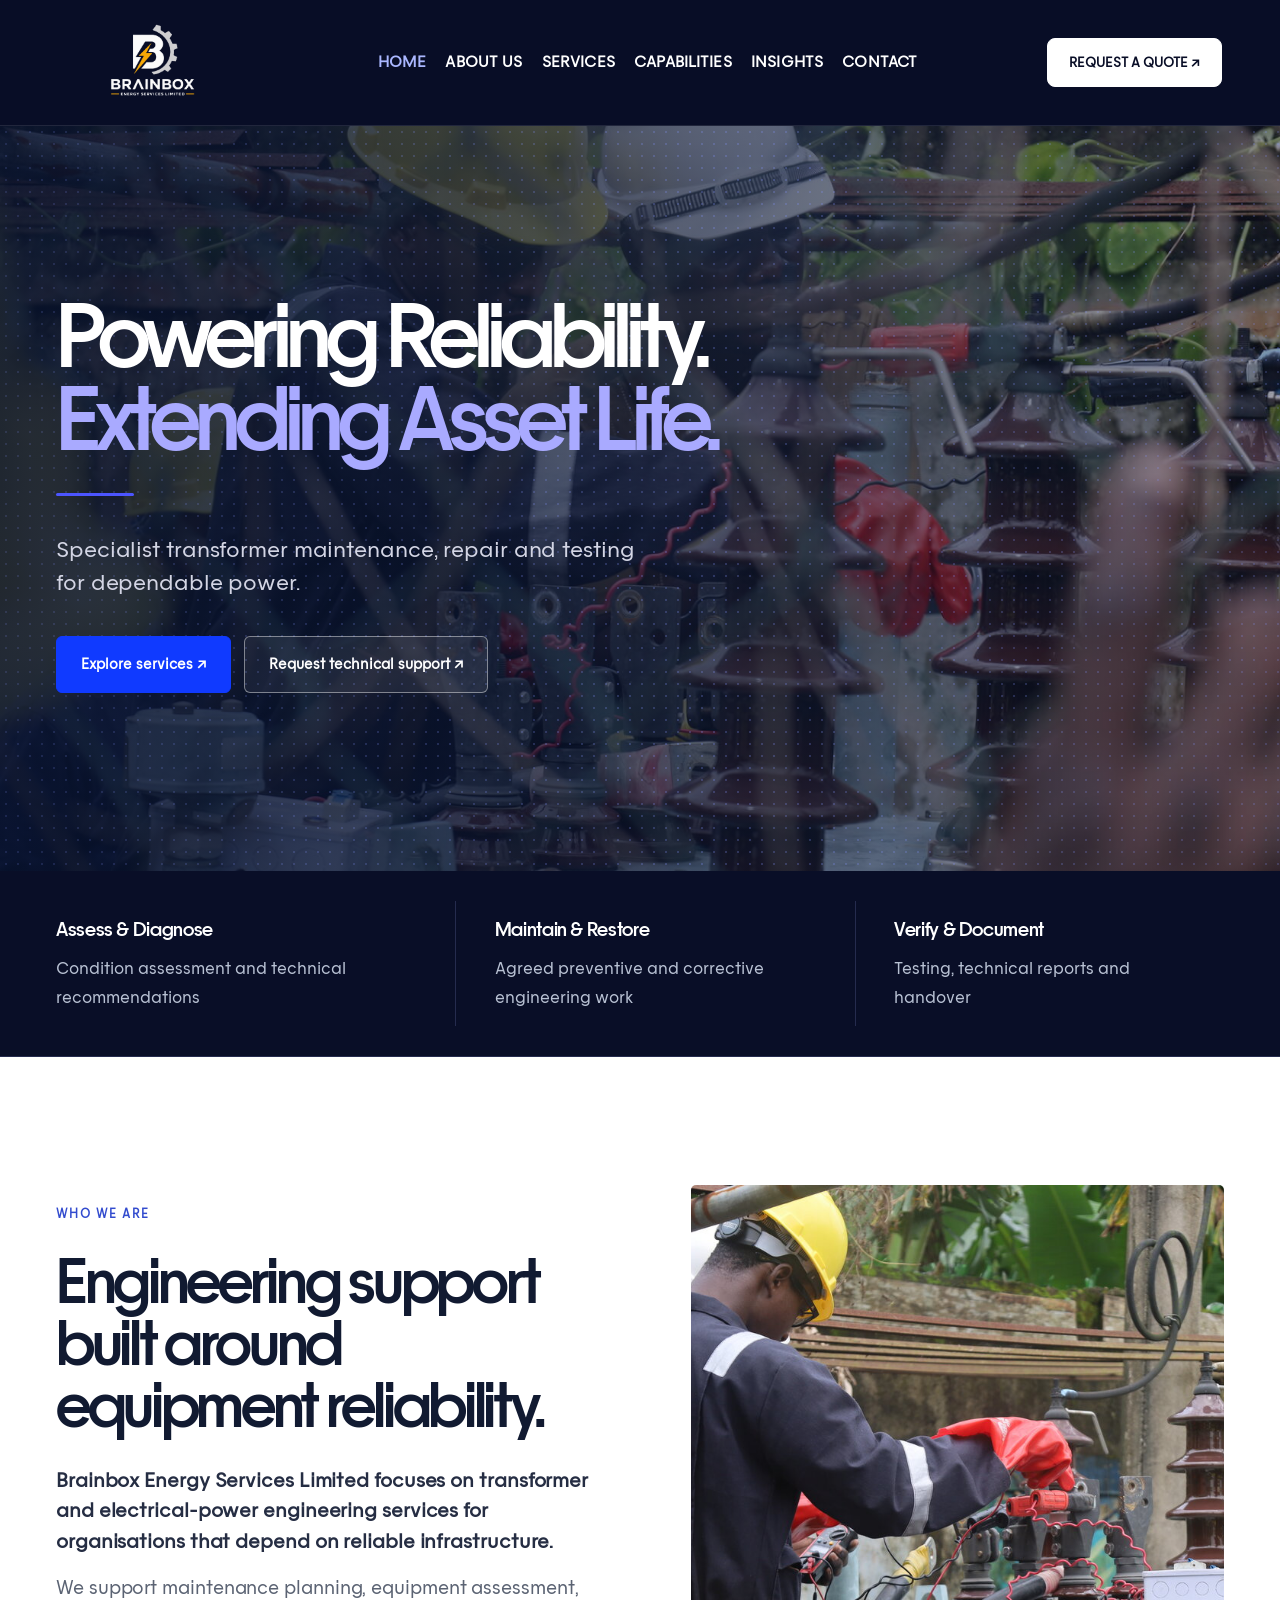
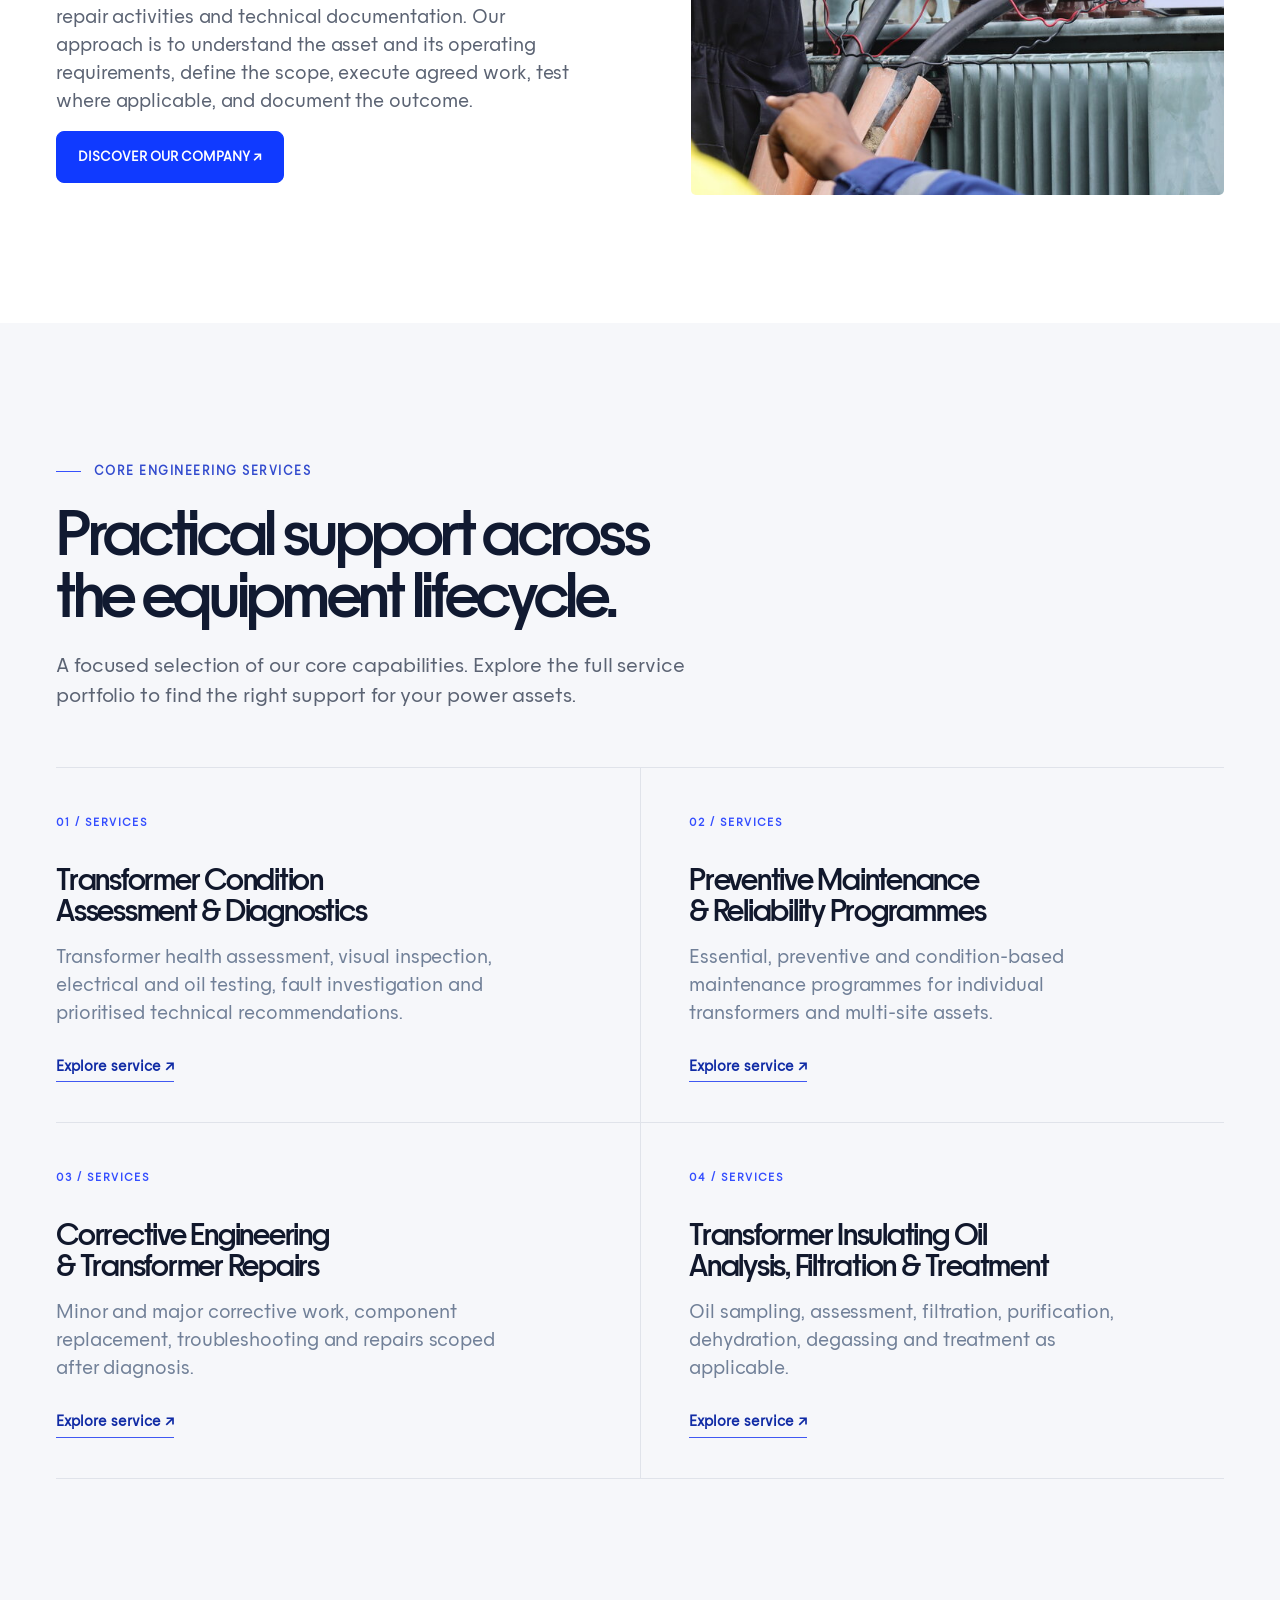
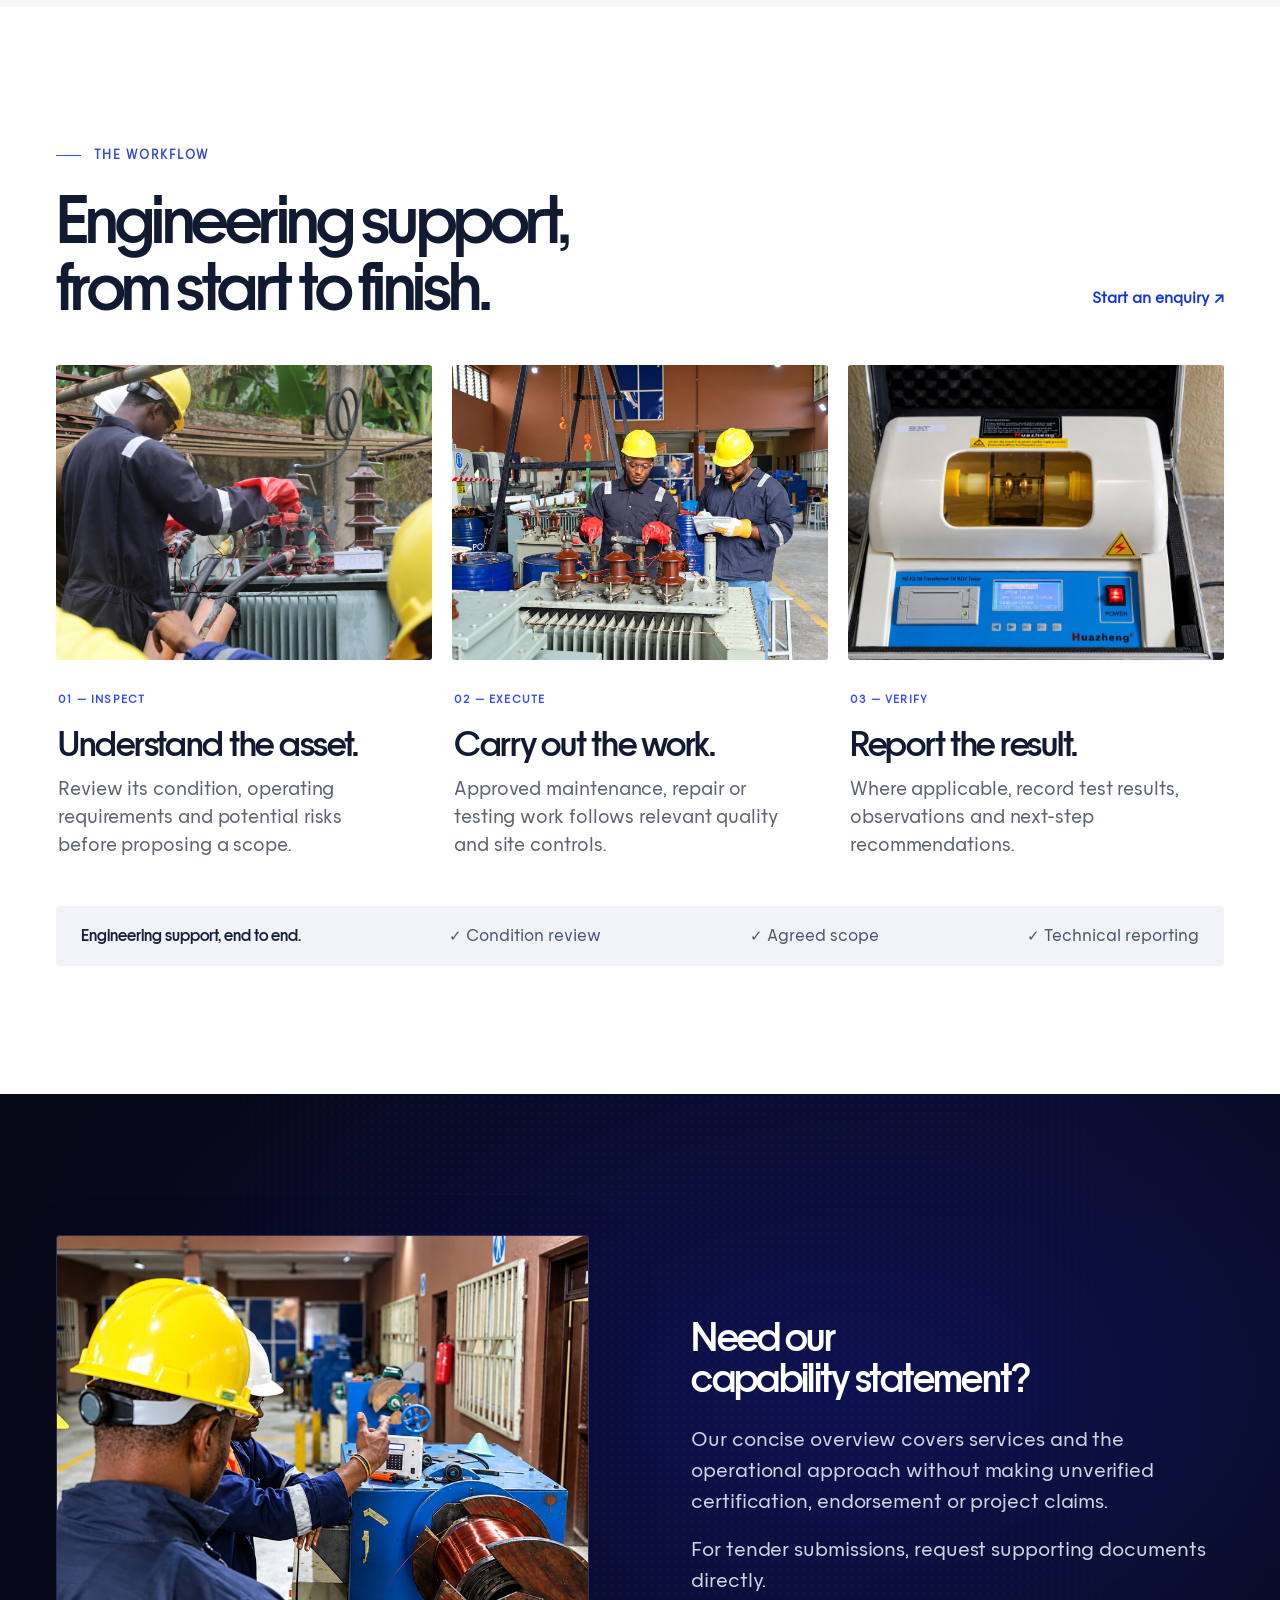
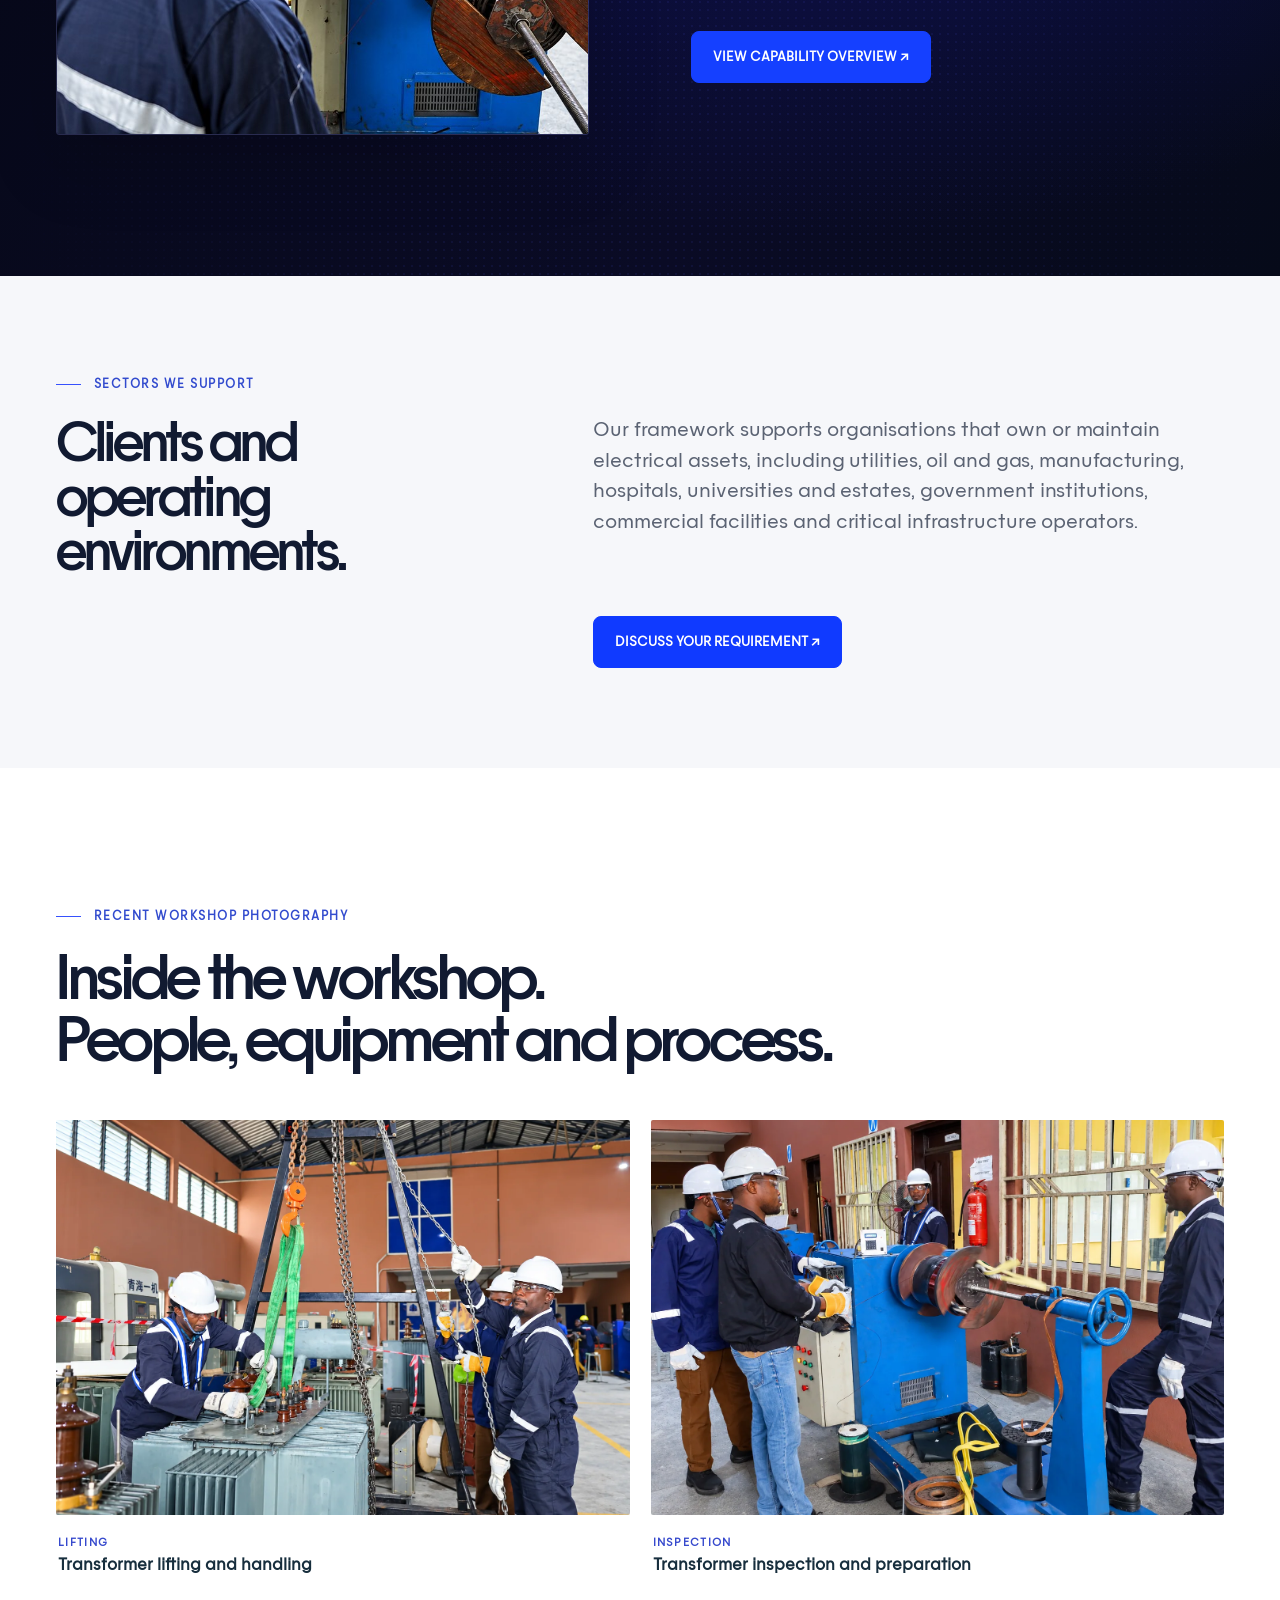
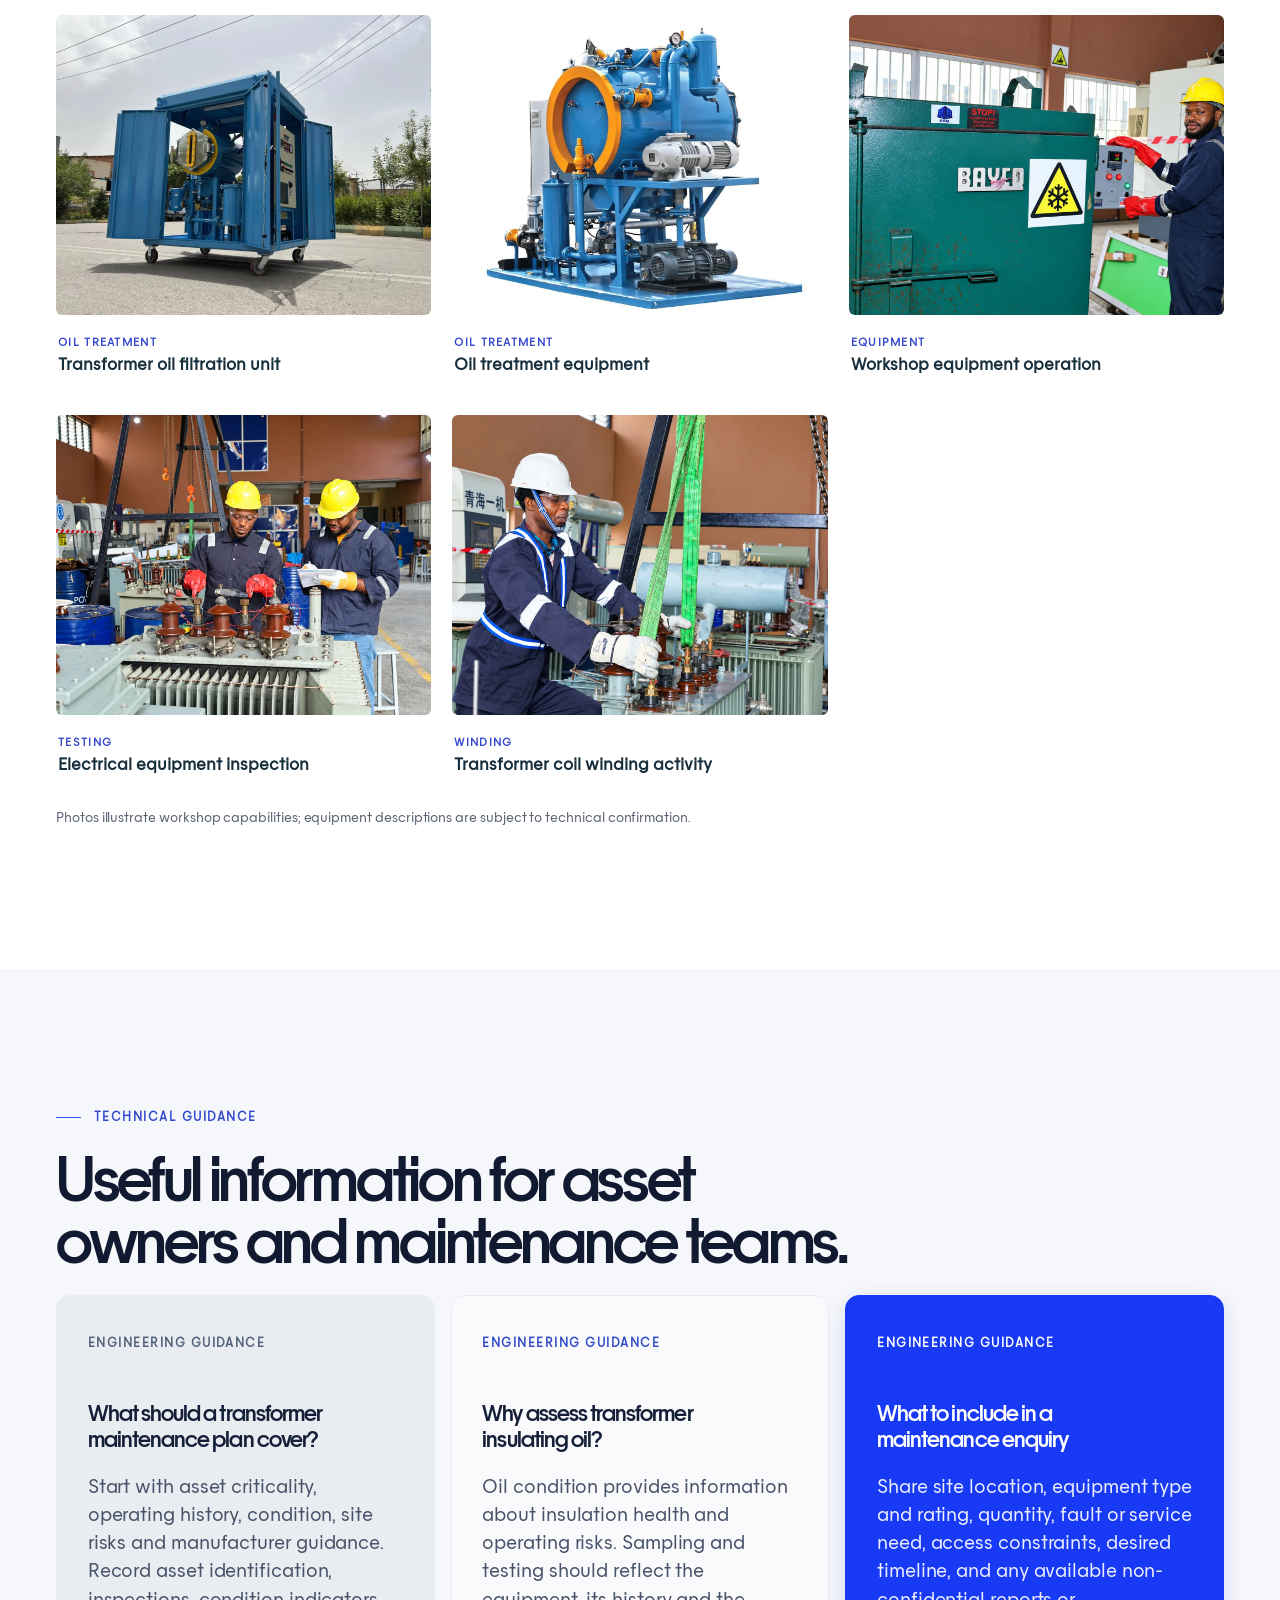
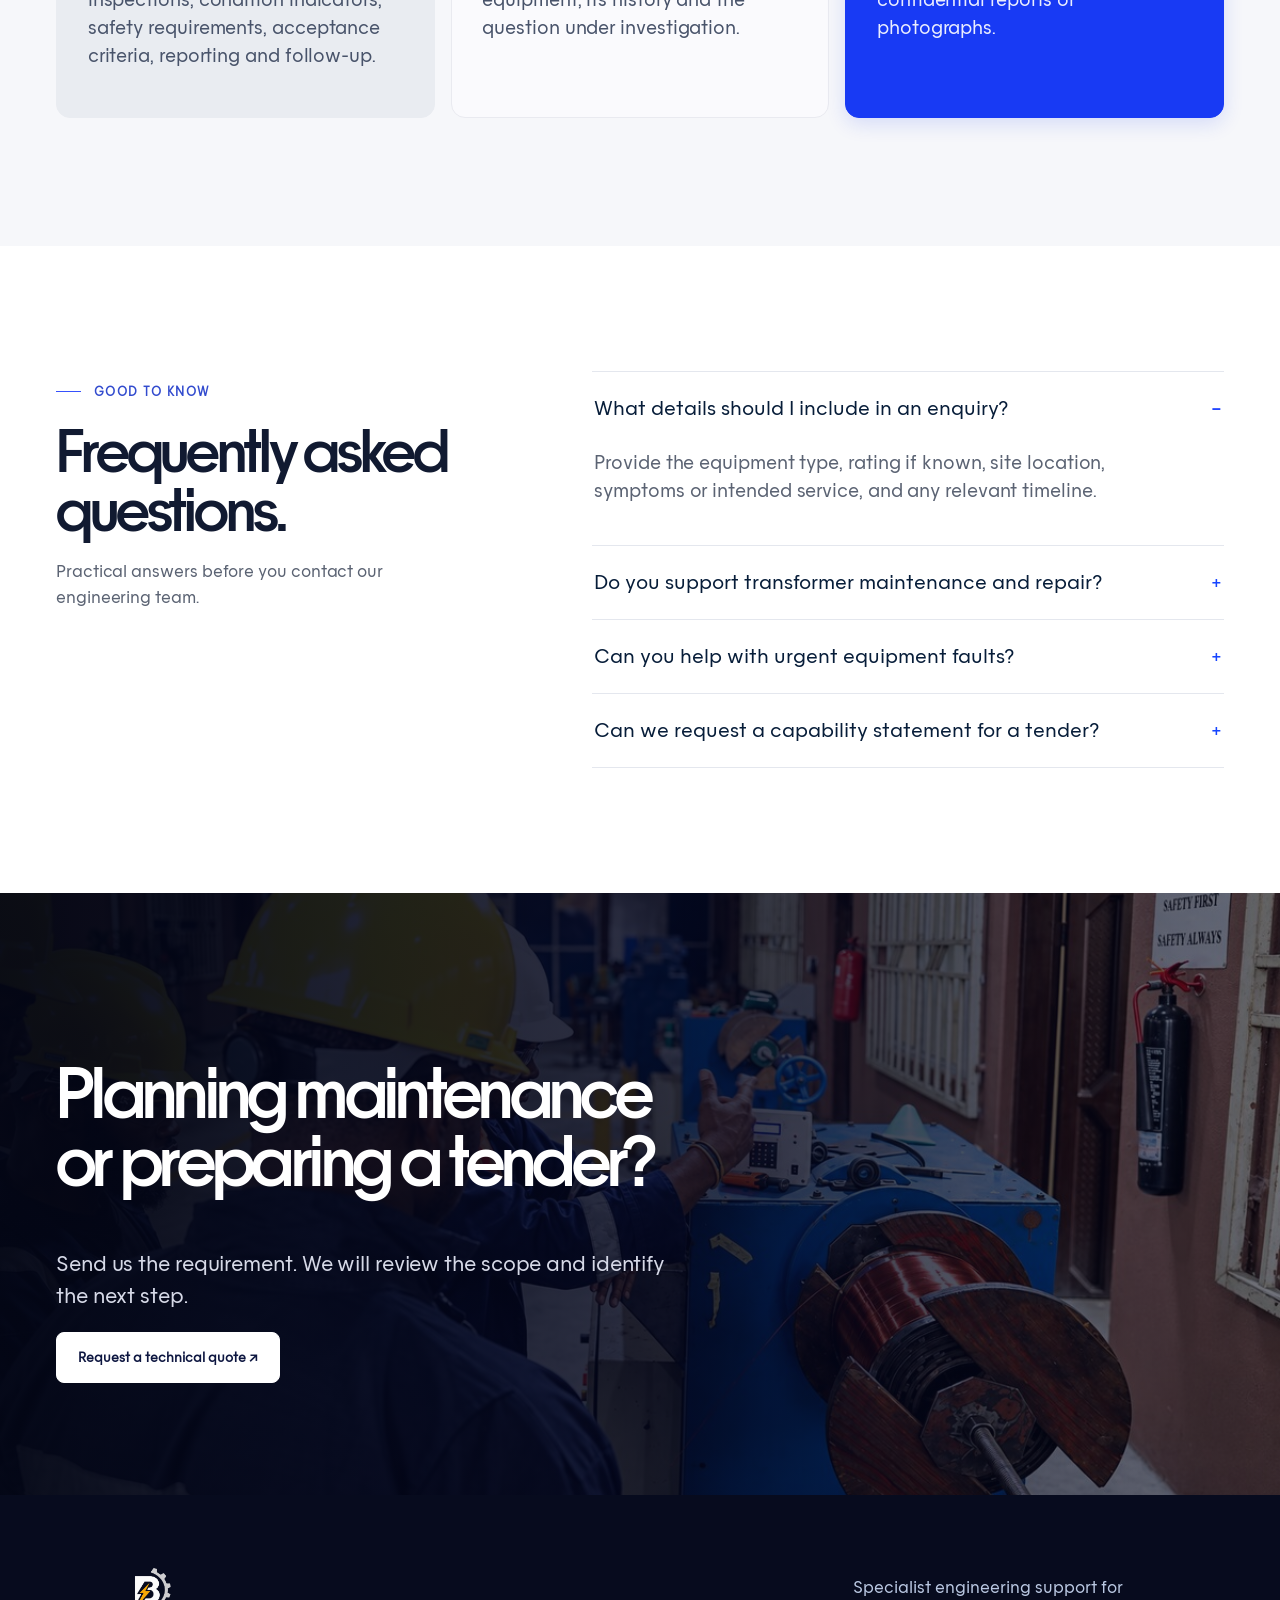
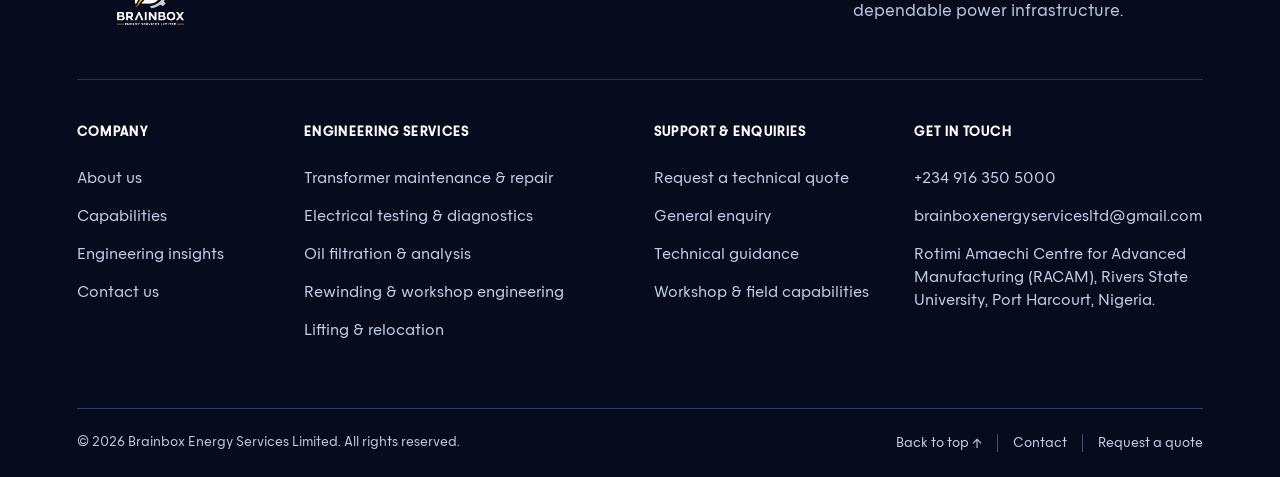
==== commit 14fb8193: "Refresh gallery script after duplicate testing photo removal" ====
--- a/index.html
+++ b/index.html
@@ -49,4 +49,4 @@
       <div><a href="#home">Back to top ↑</a><a href="#contact">Contact</a><a href="#quote">Request a quote</a></div>
     </div>
   </div>
-</footer><script src="script-contact-refined-20261103.js?v=gallery-ppe-cleanup-20261103"></script></body></html>+</footer><script src="script-contact-refined-20261103.js?v=gallery-dedup-testing-20261104"></script></body></html>
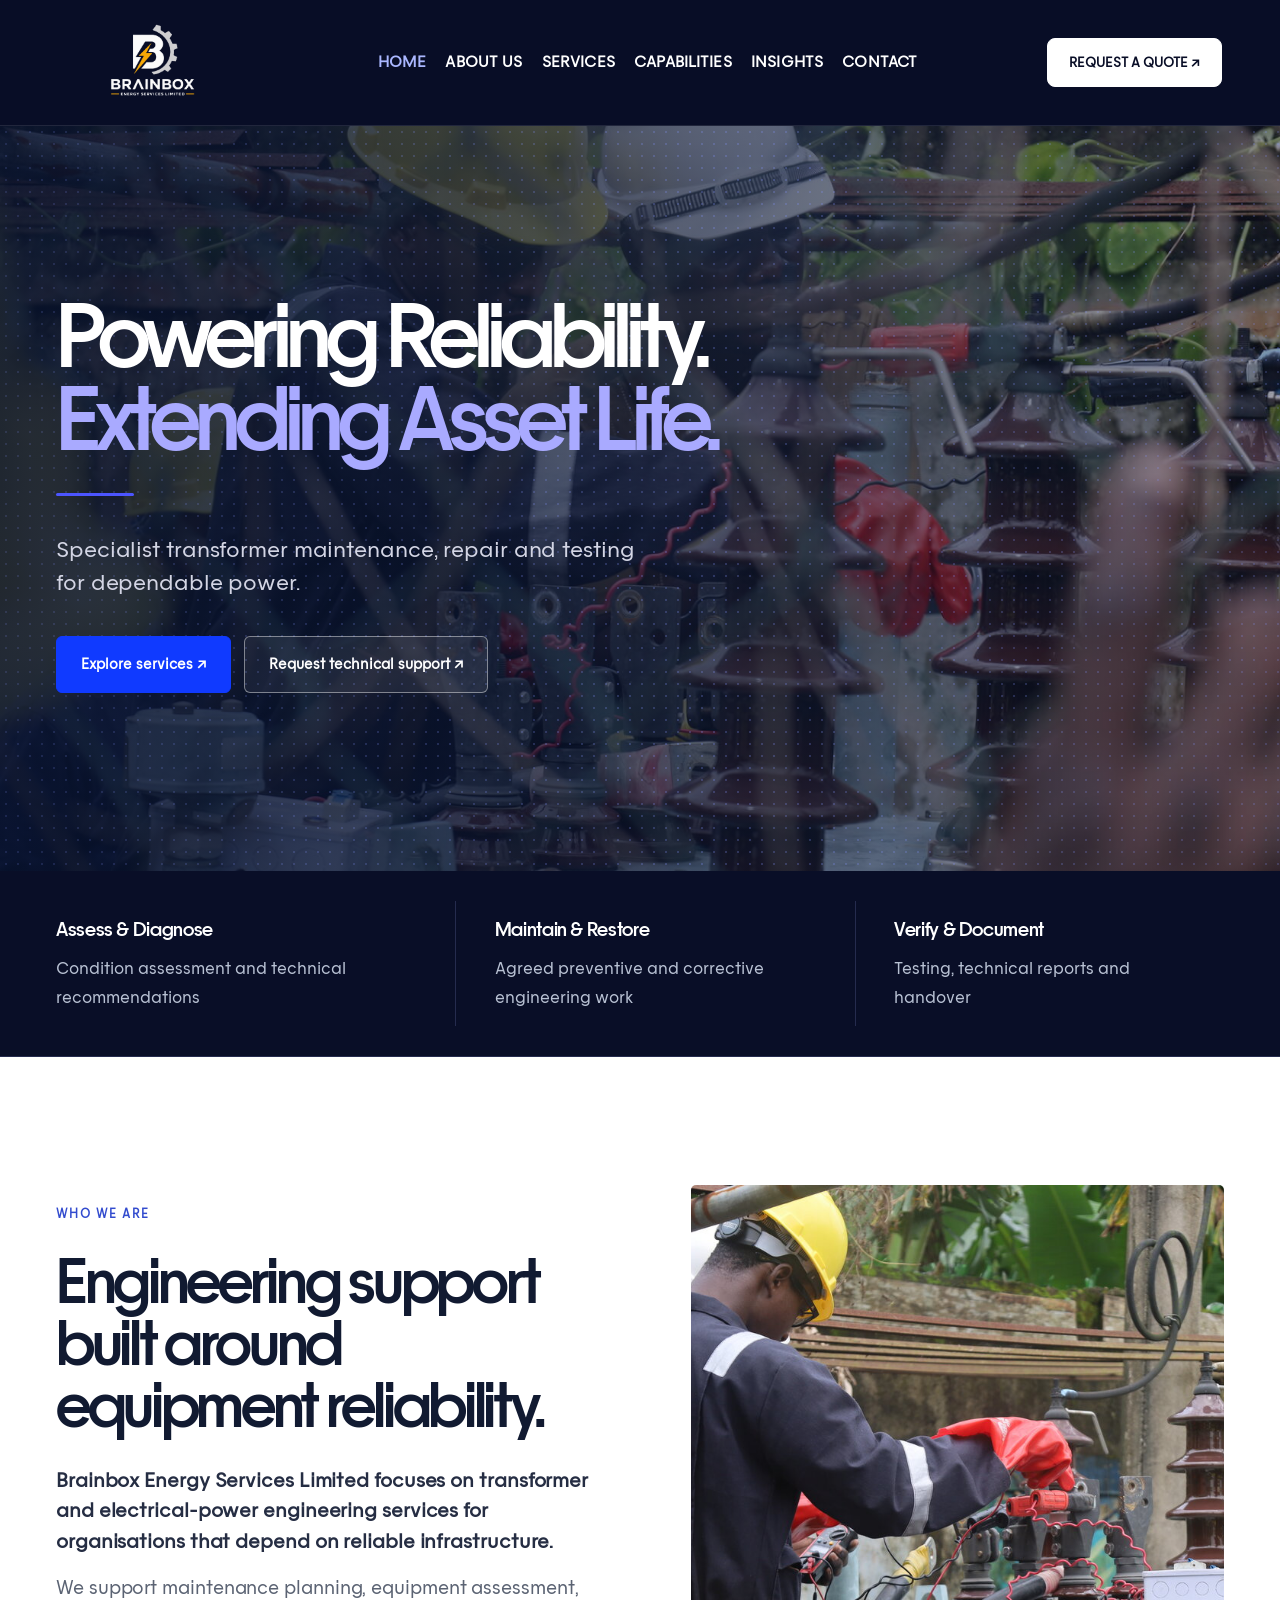
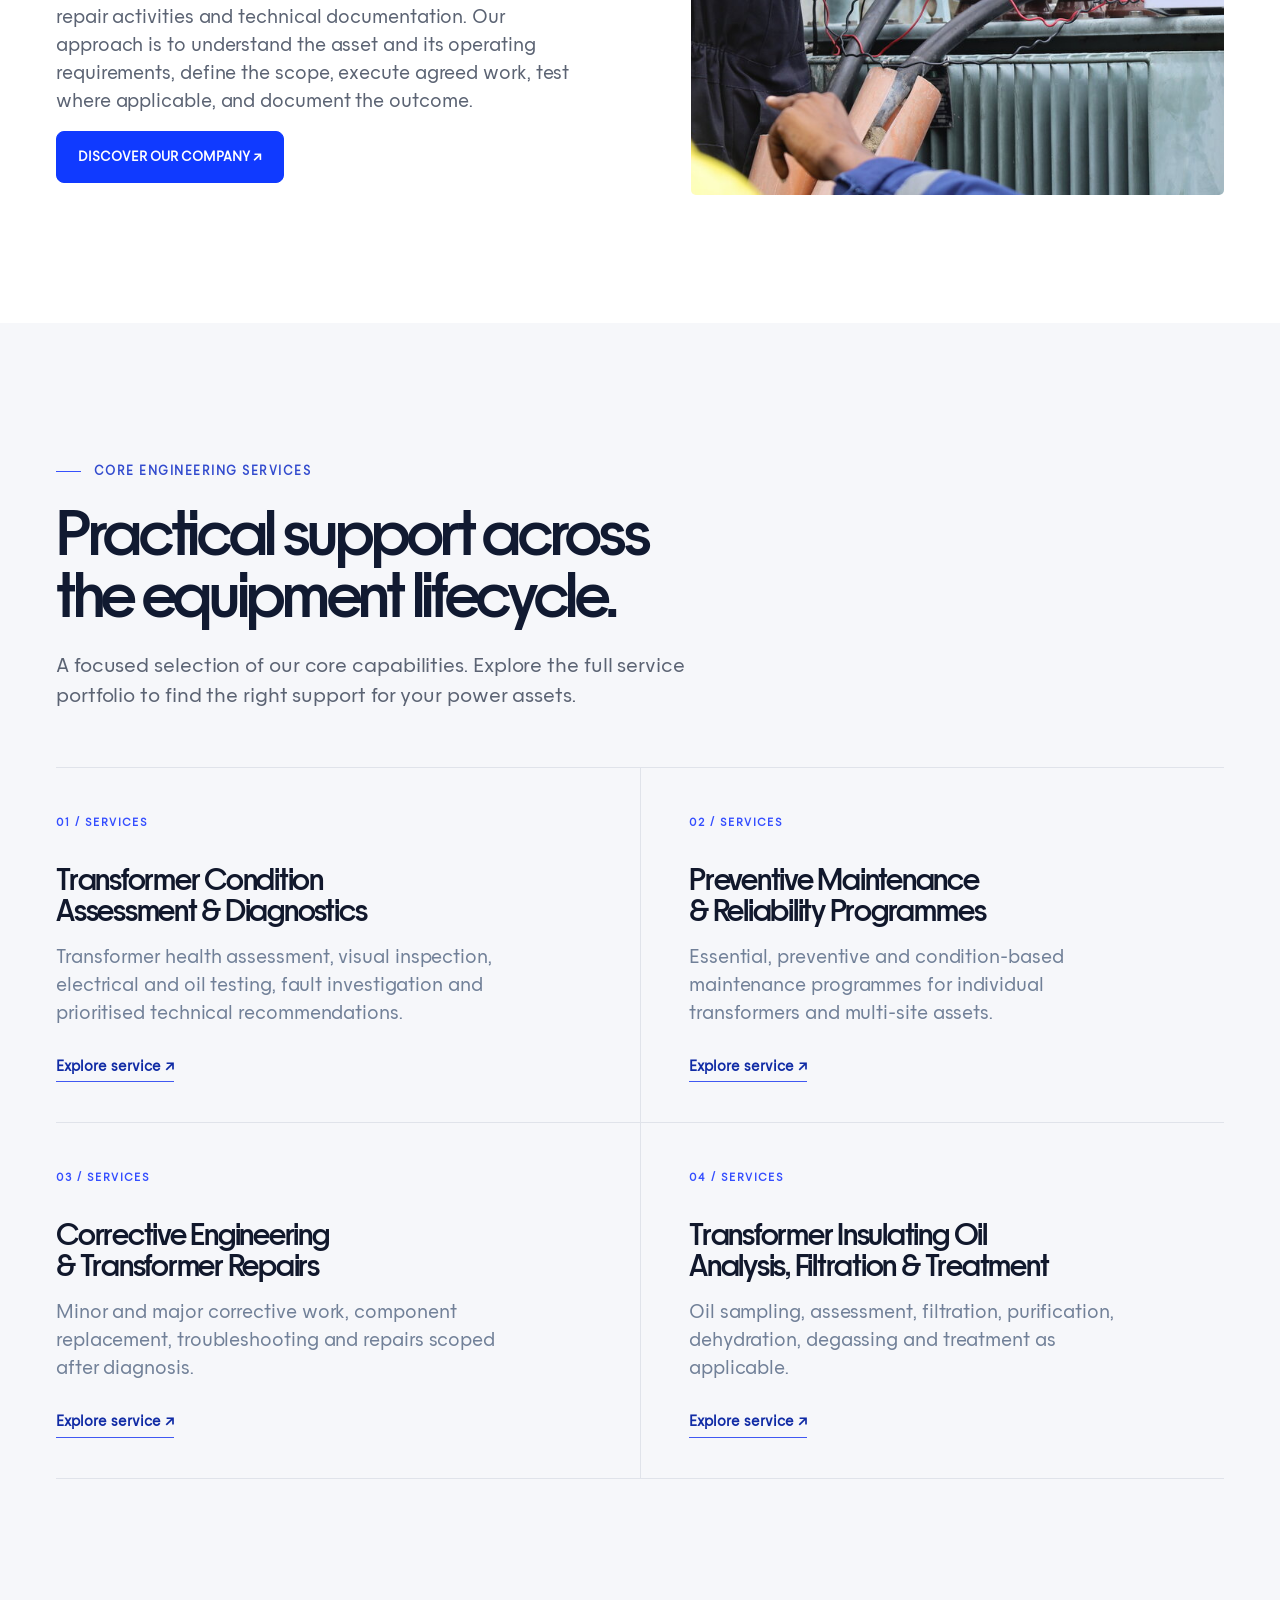
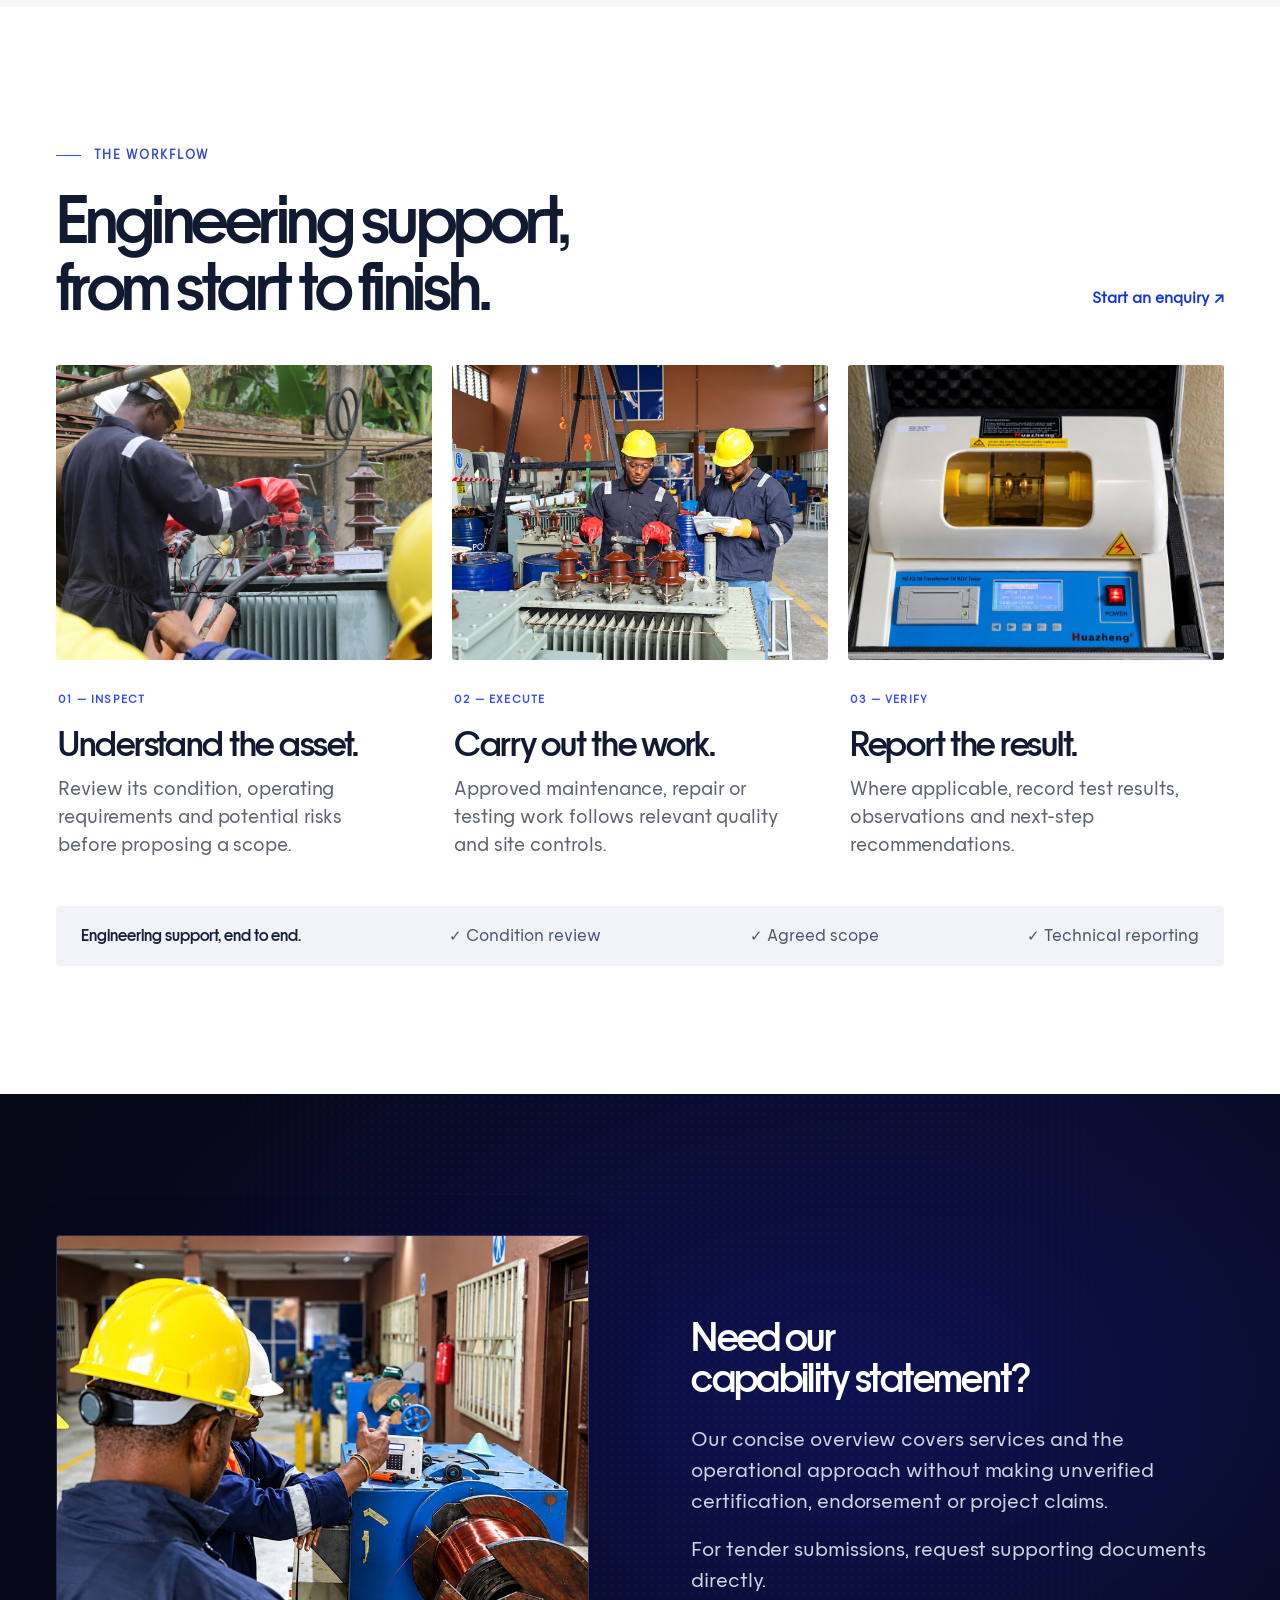
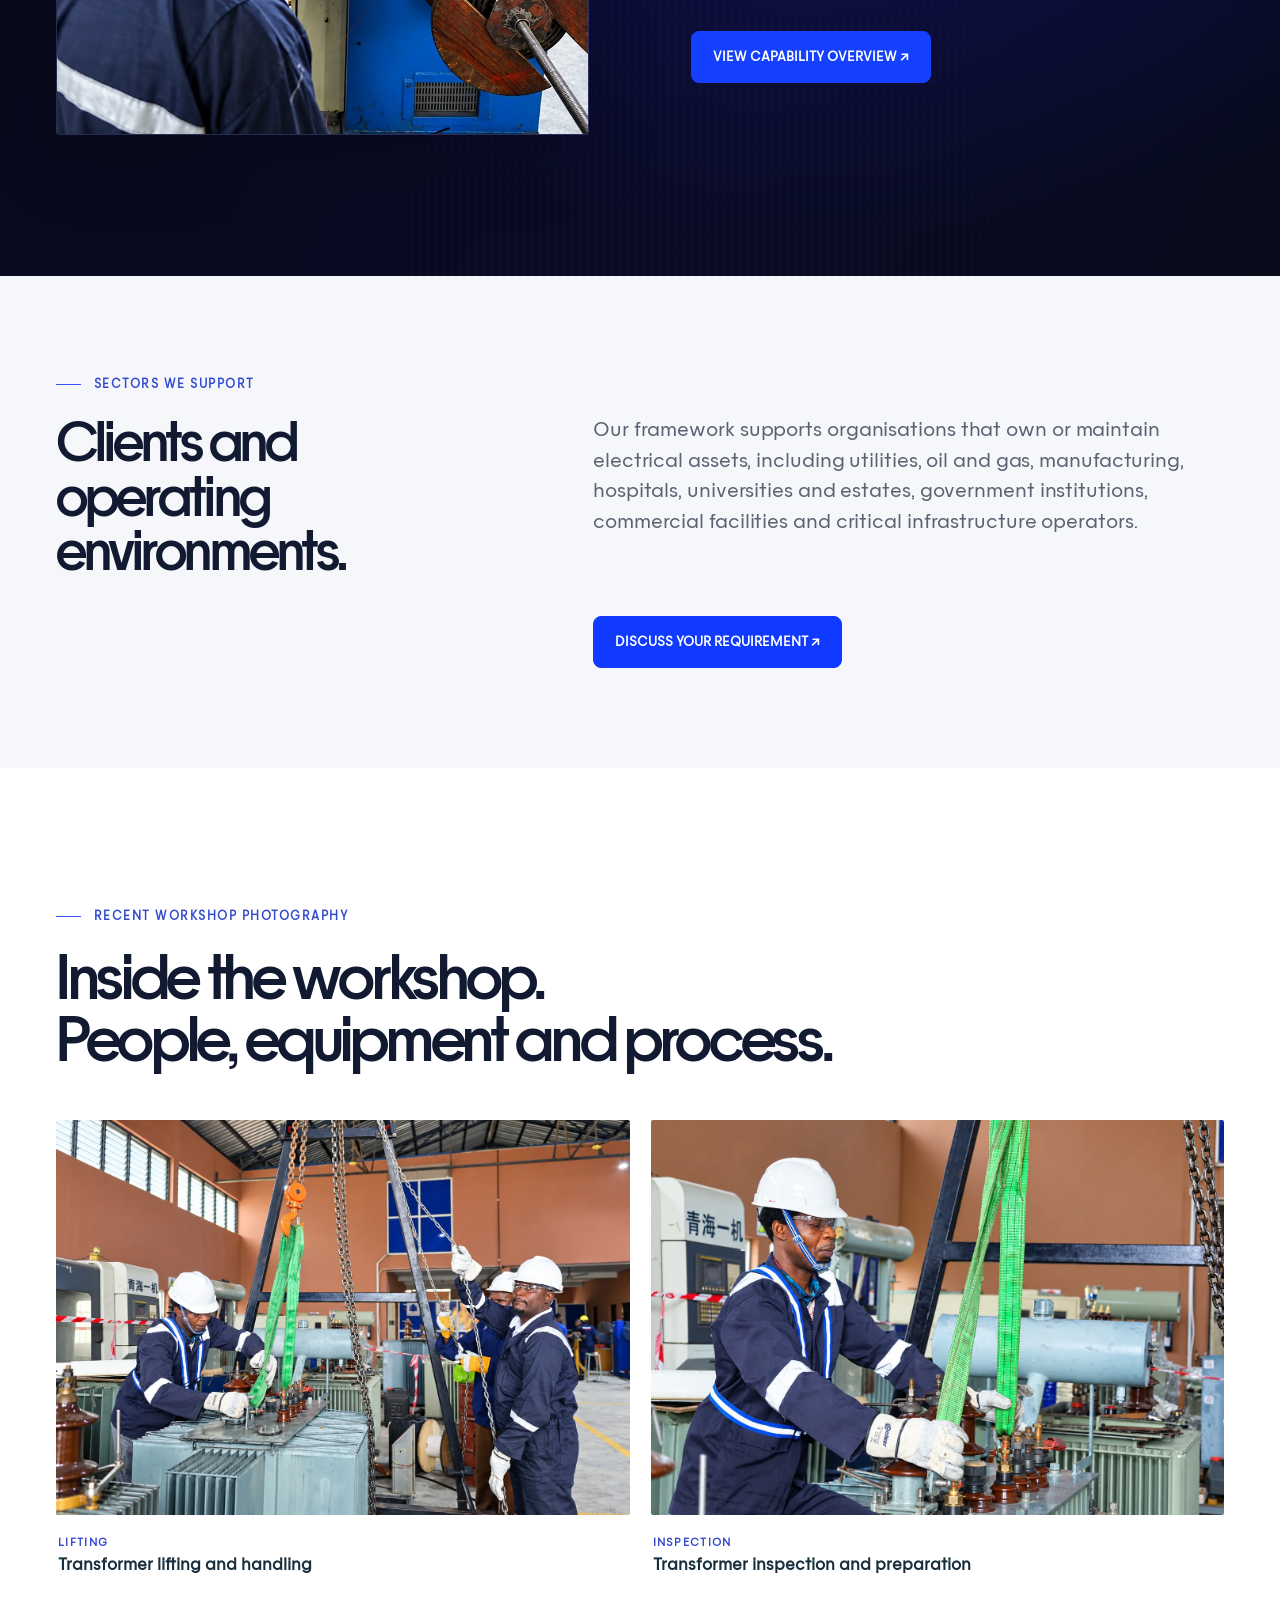
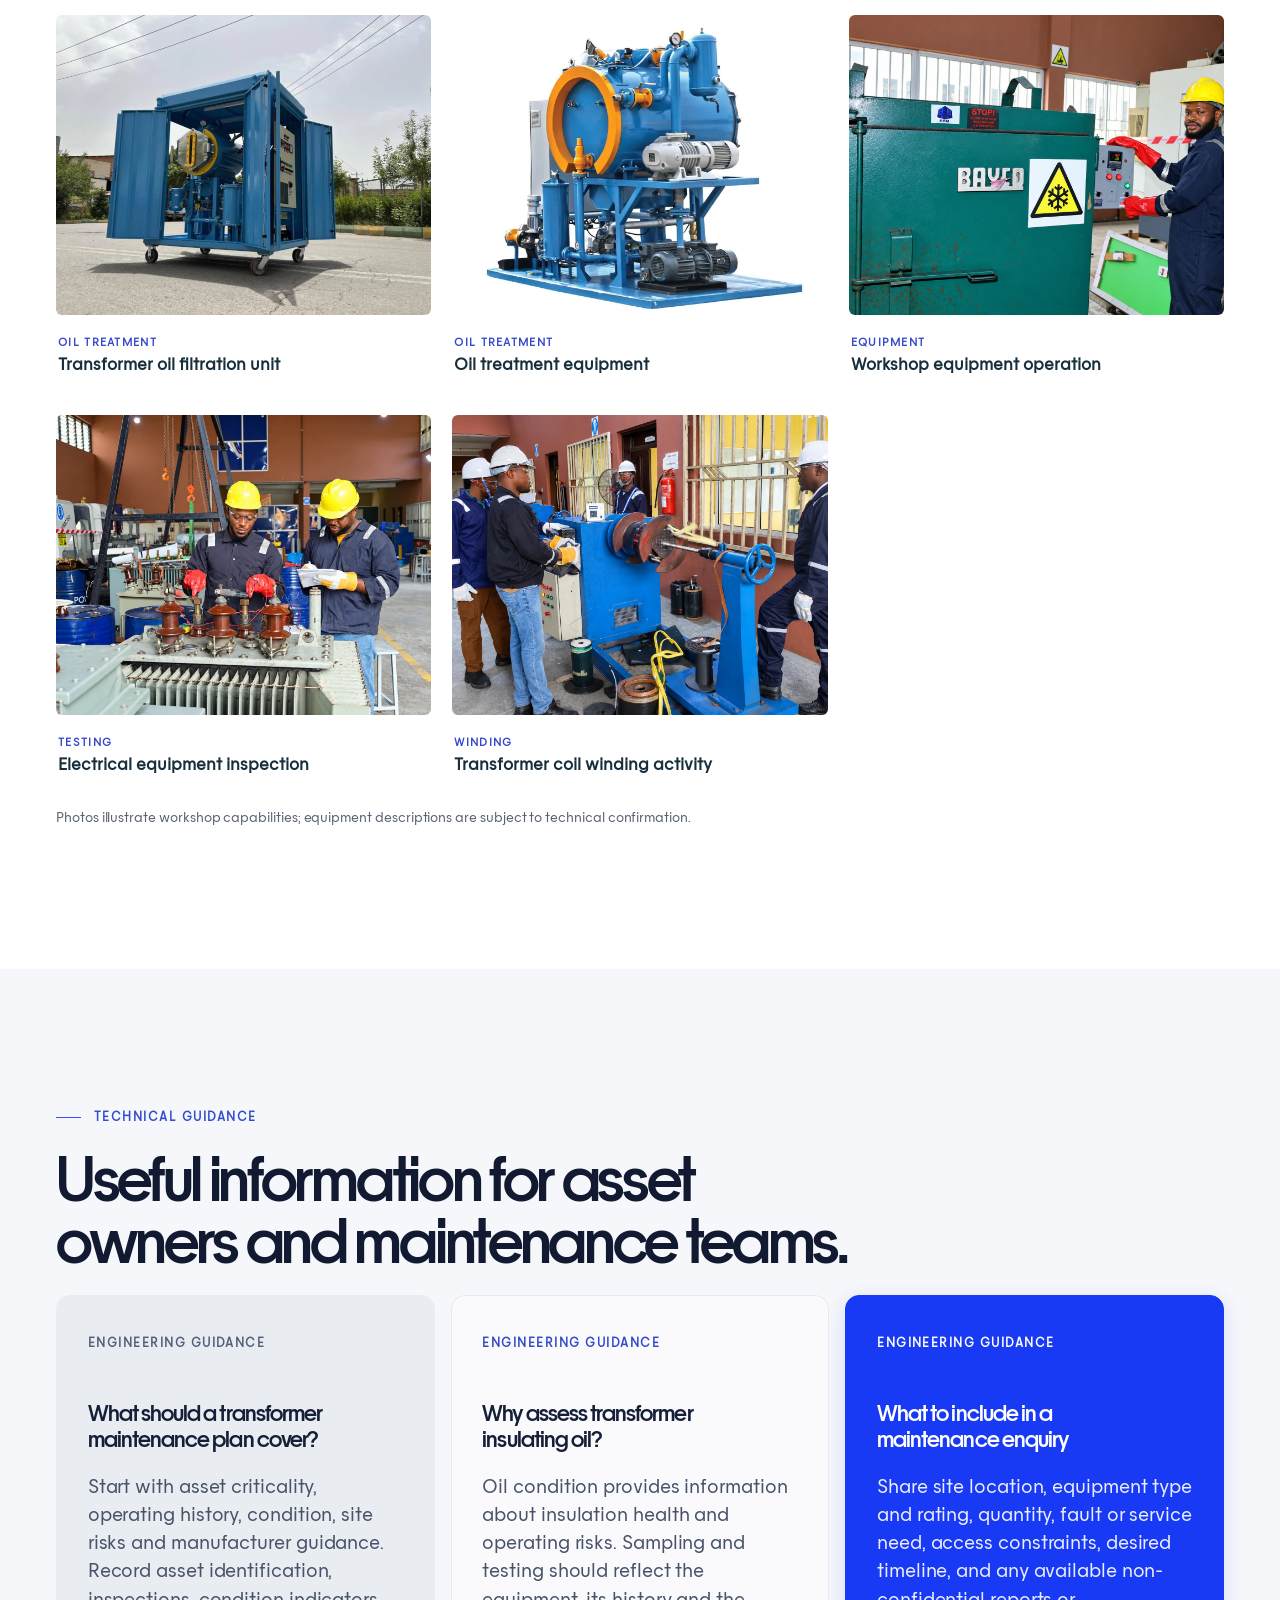
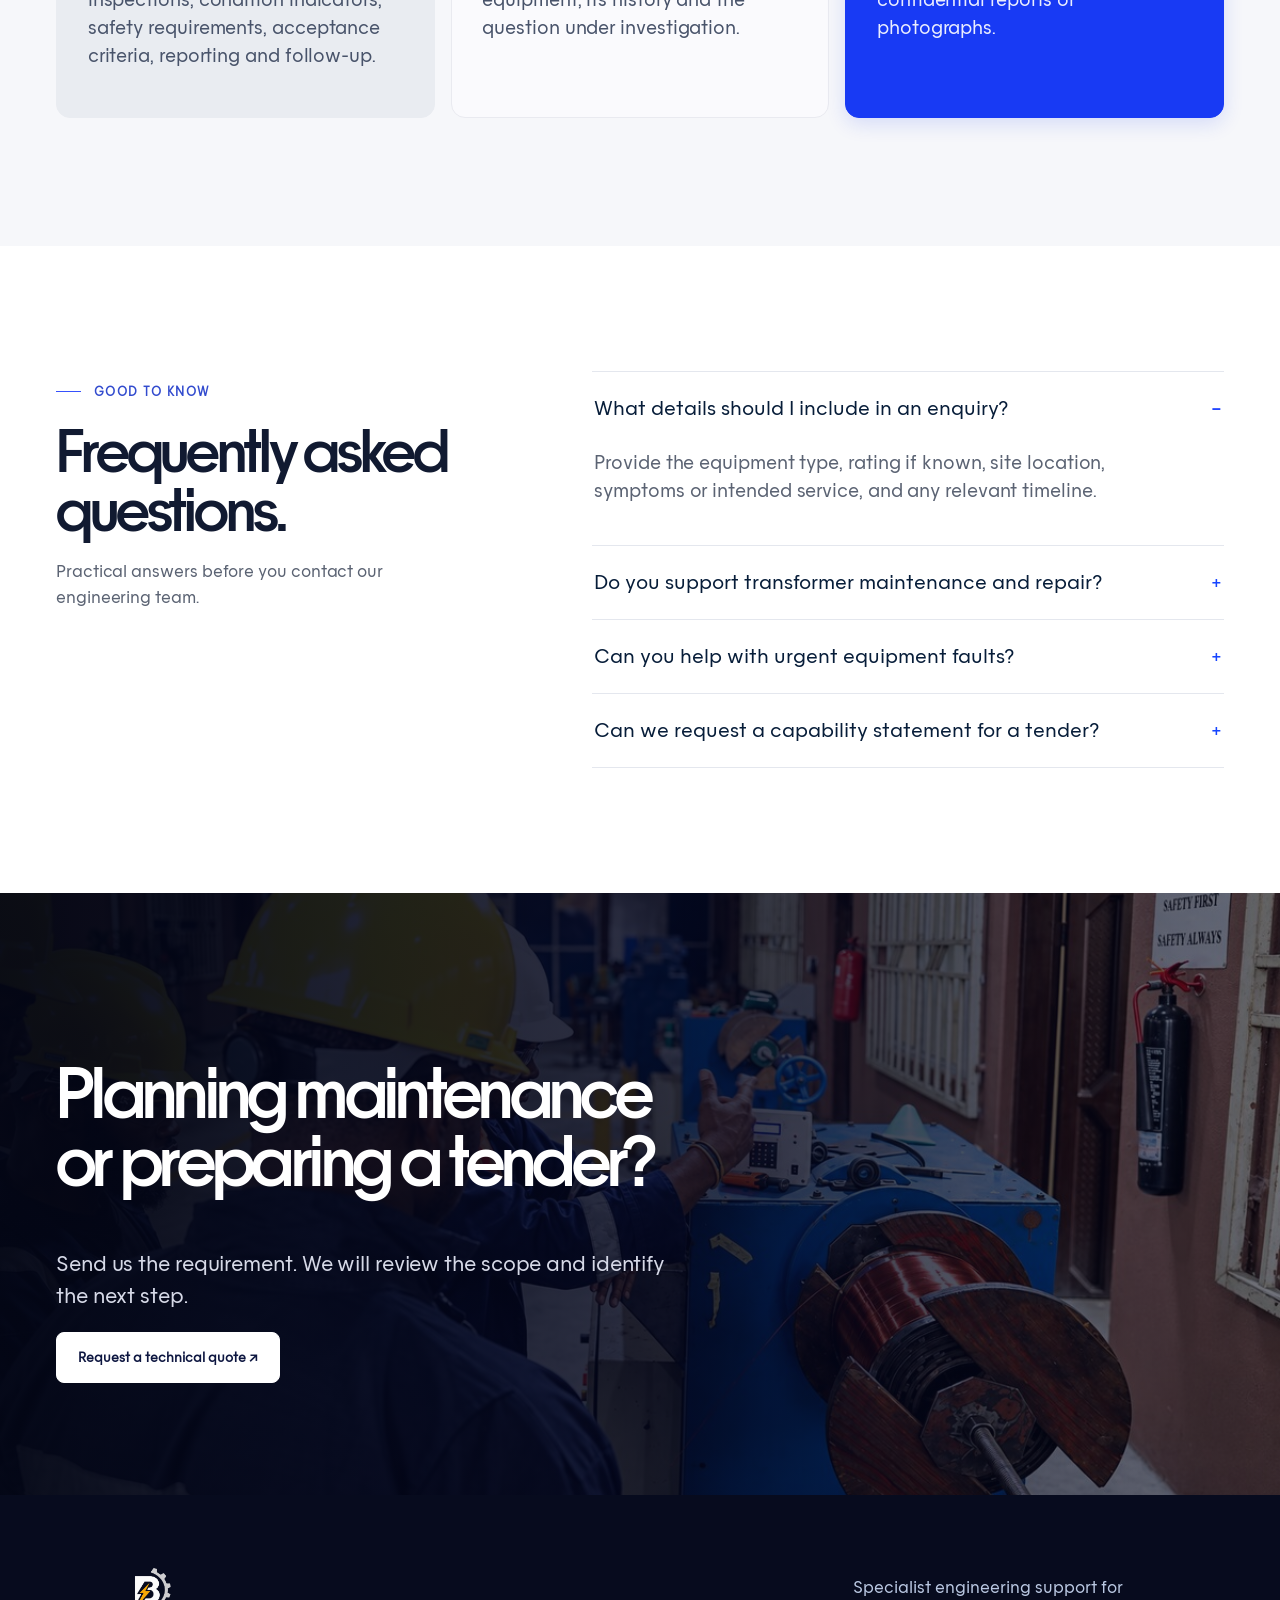
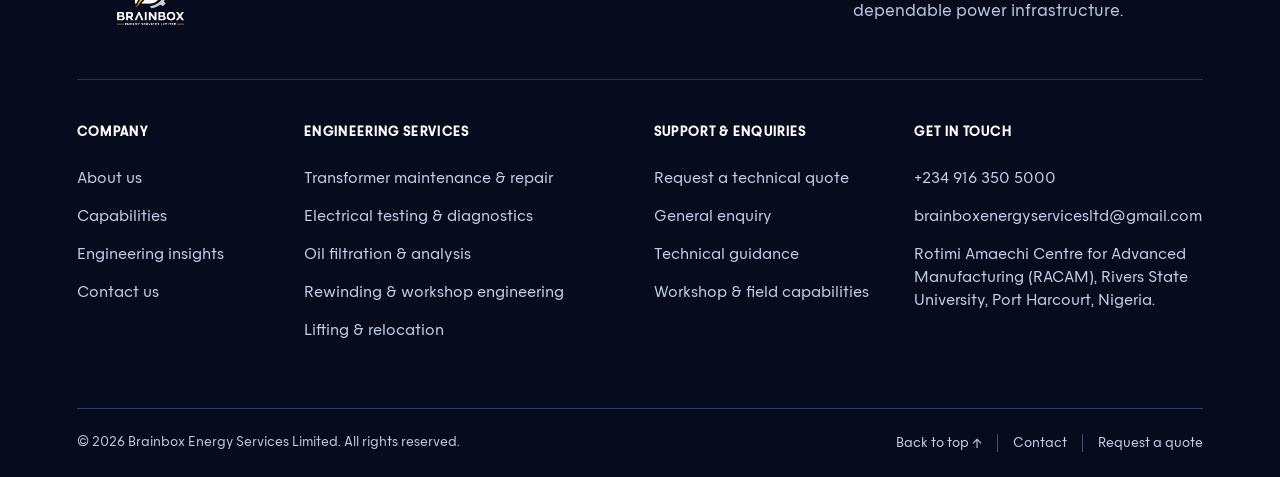
==== commit b2eed378: "Refresh workshop gallery script after correcting image captions" ====
--- a/index.html
+++ b/index.html
@@ -49,4 +49,4 @@
       <div><a href="#home">Back to top ↑</a><a href="#contact">Contact</a><a href="#quote">Request a quote</a></div>
     </div>
   </div>
-</footer><script src="script-contact-refined-20261103.js?v=gallery-dedup-testing-20261104"></script></body></html>+</footer><script src="script-contact-refined-20261103.js?v=gallery-caption-swap-20261104"></script></body></html>
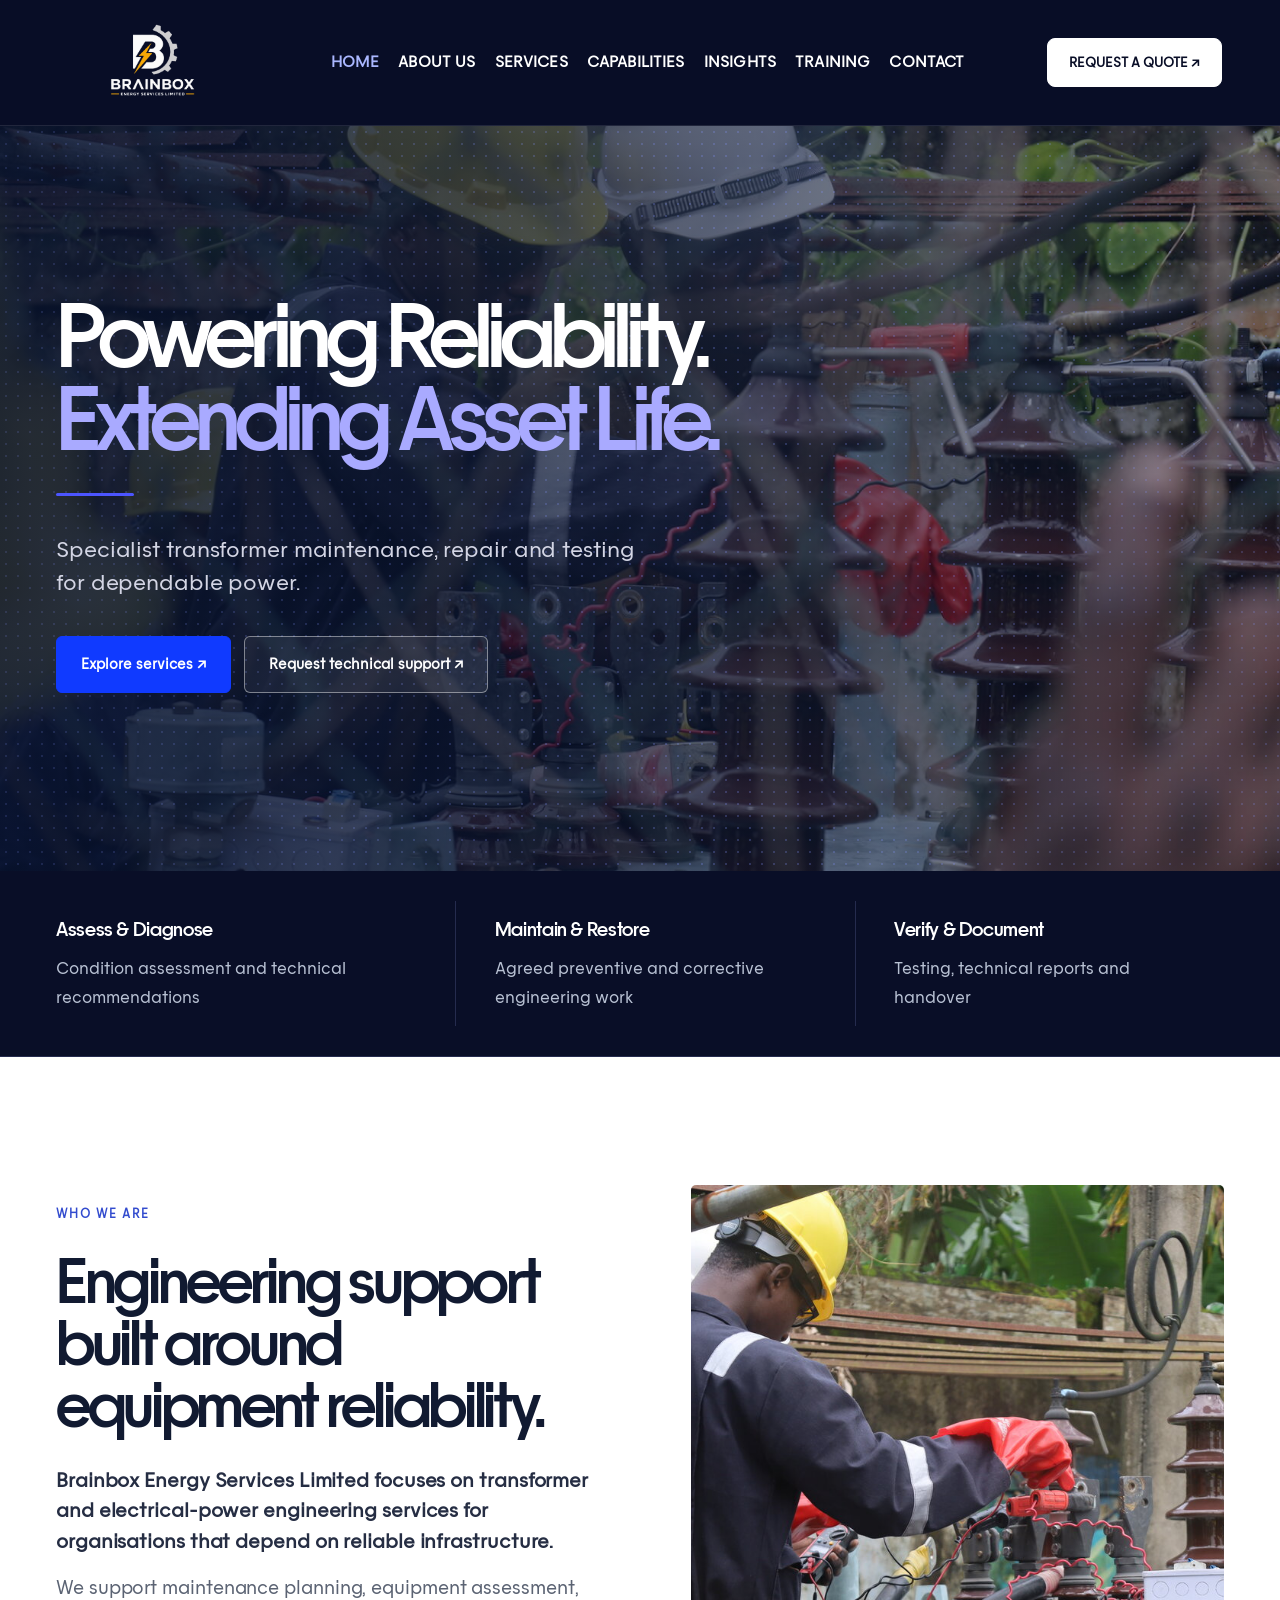
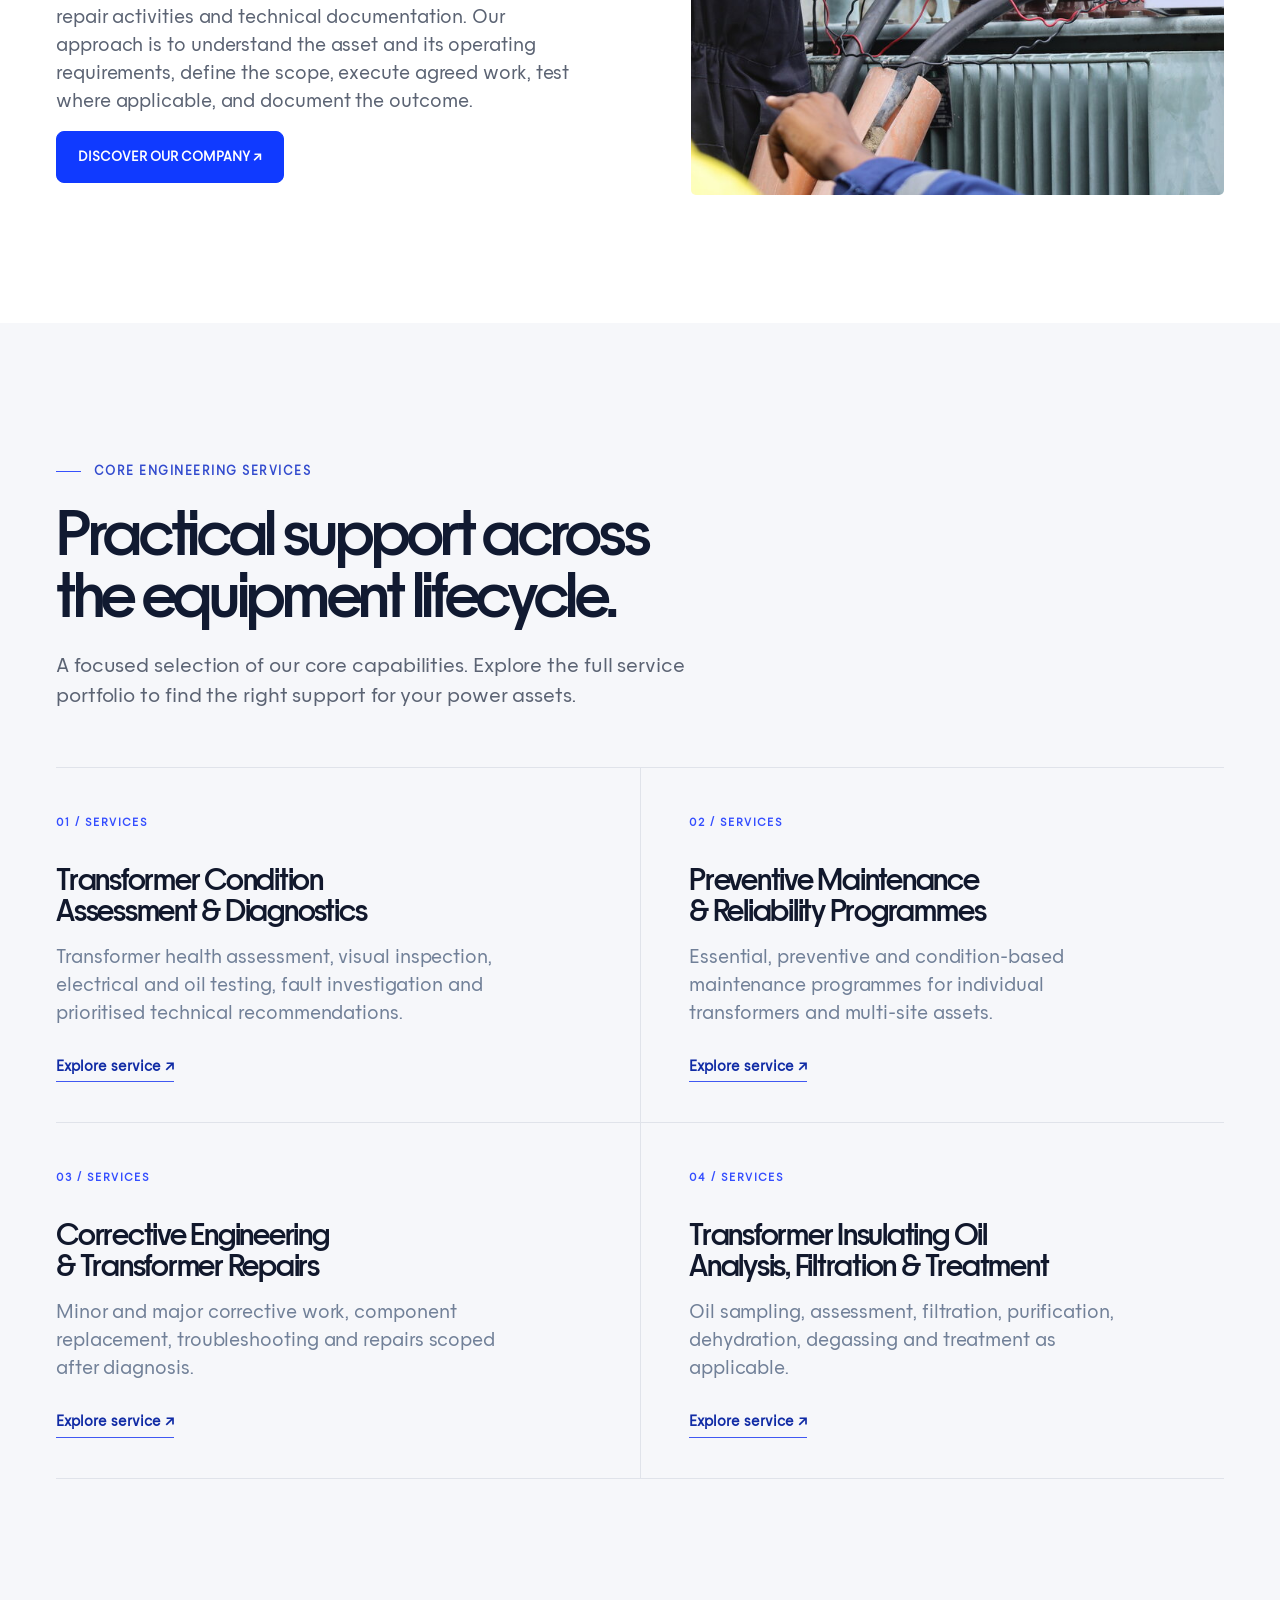
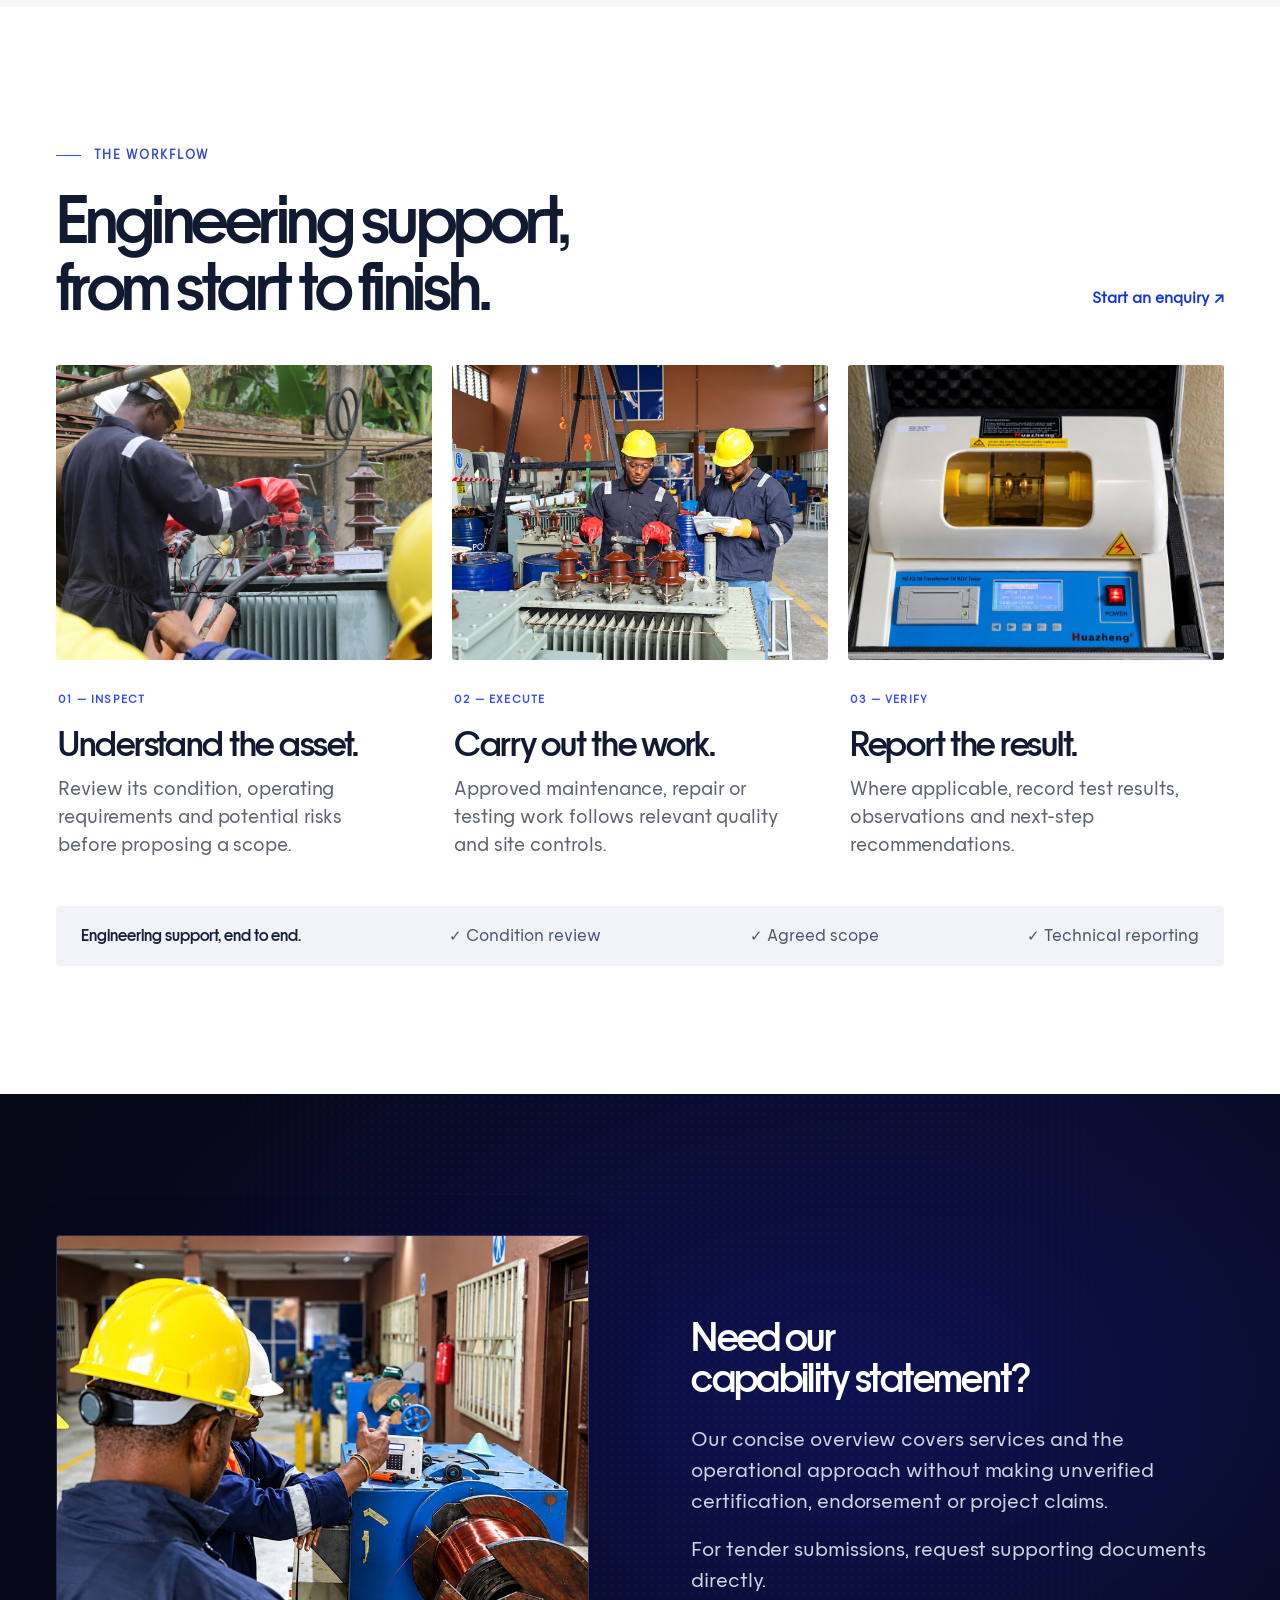
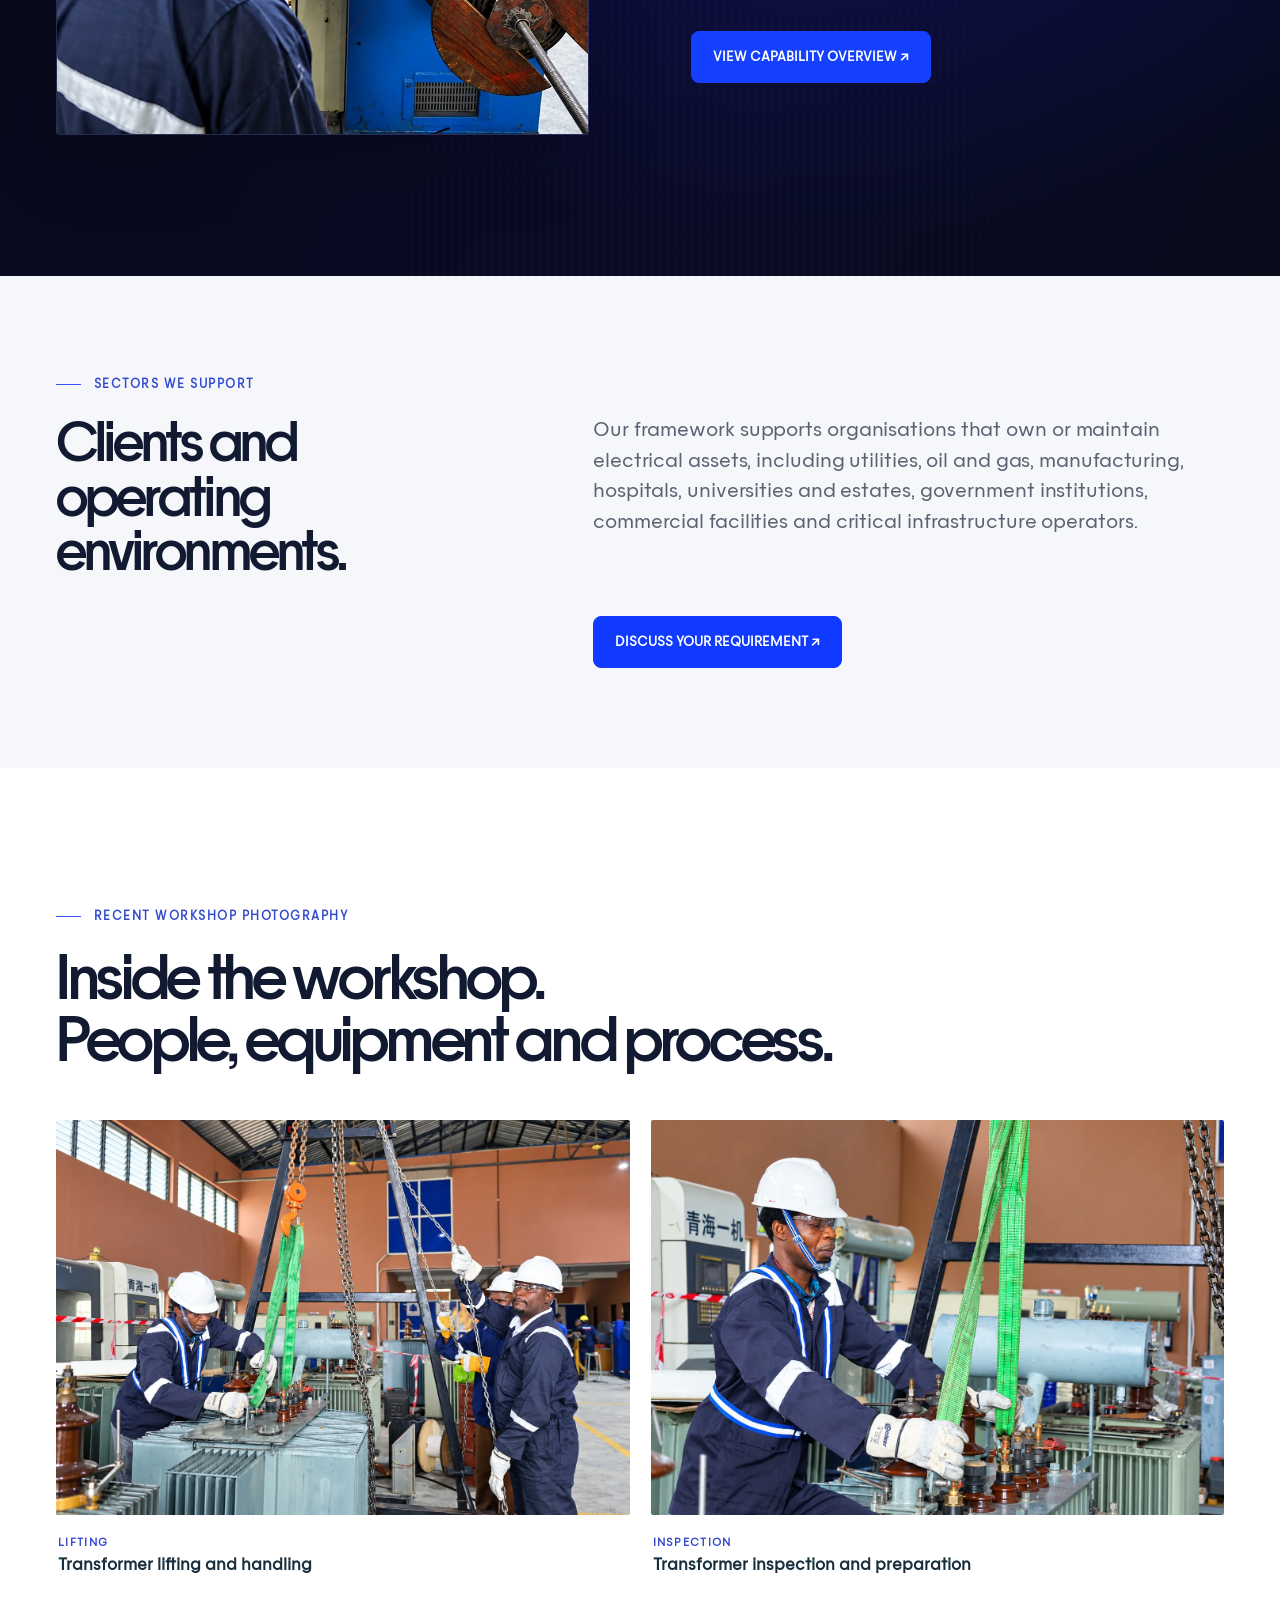
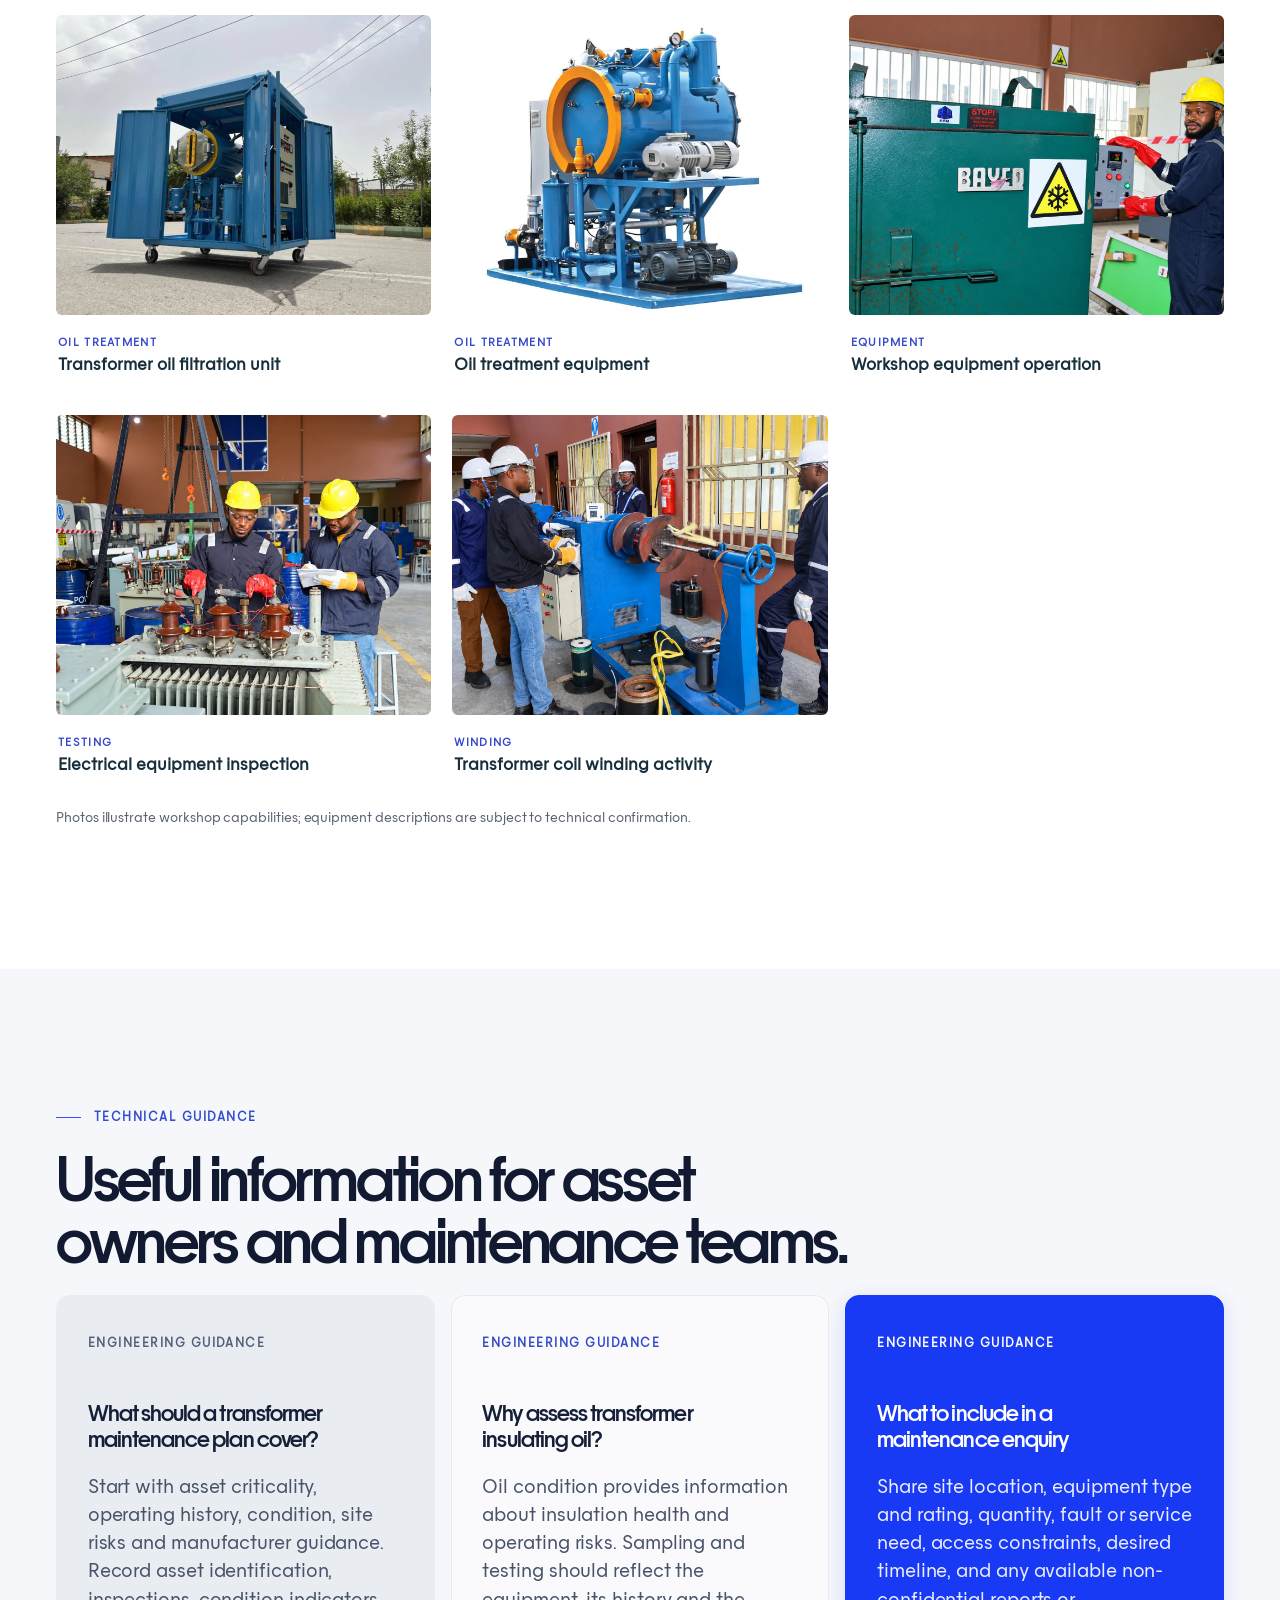
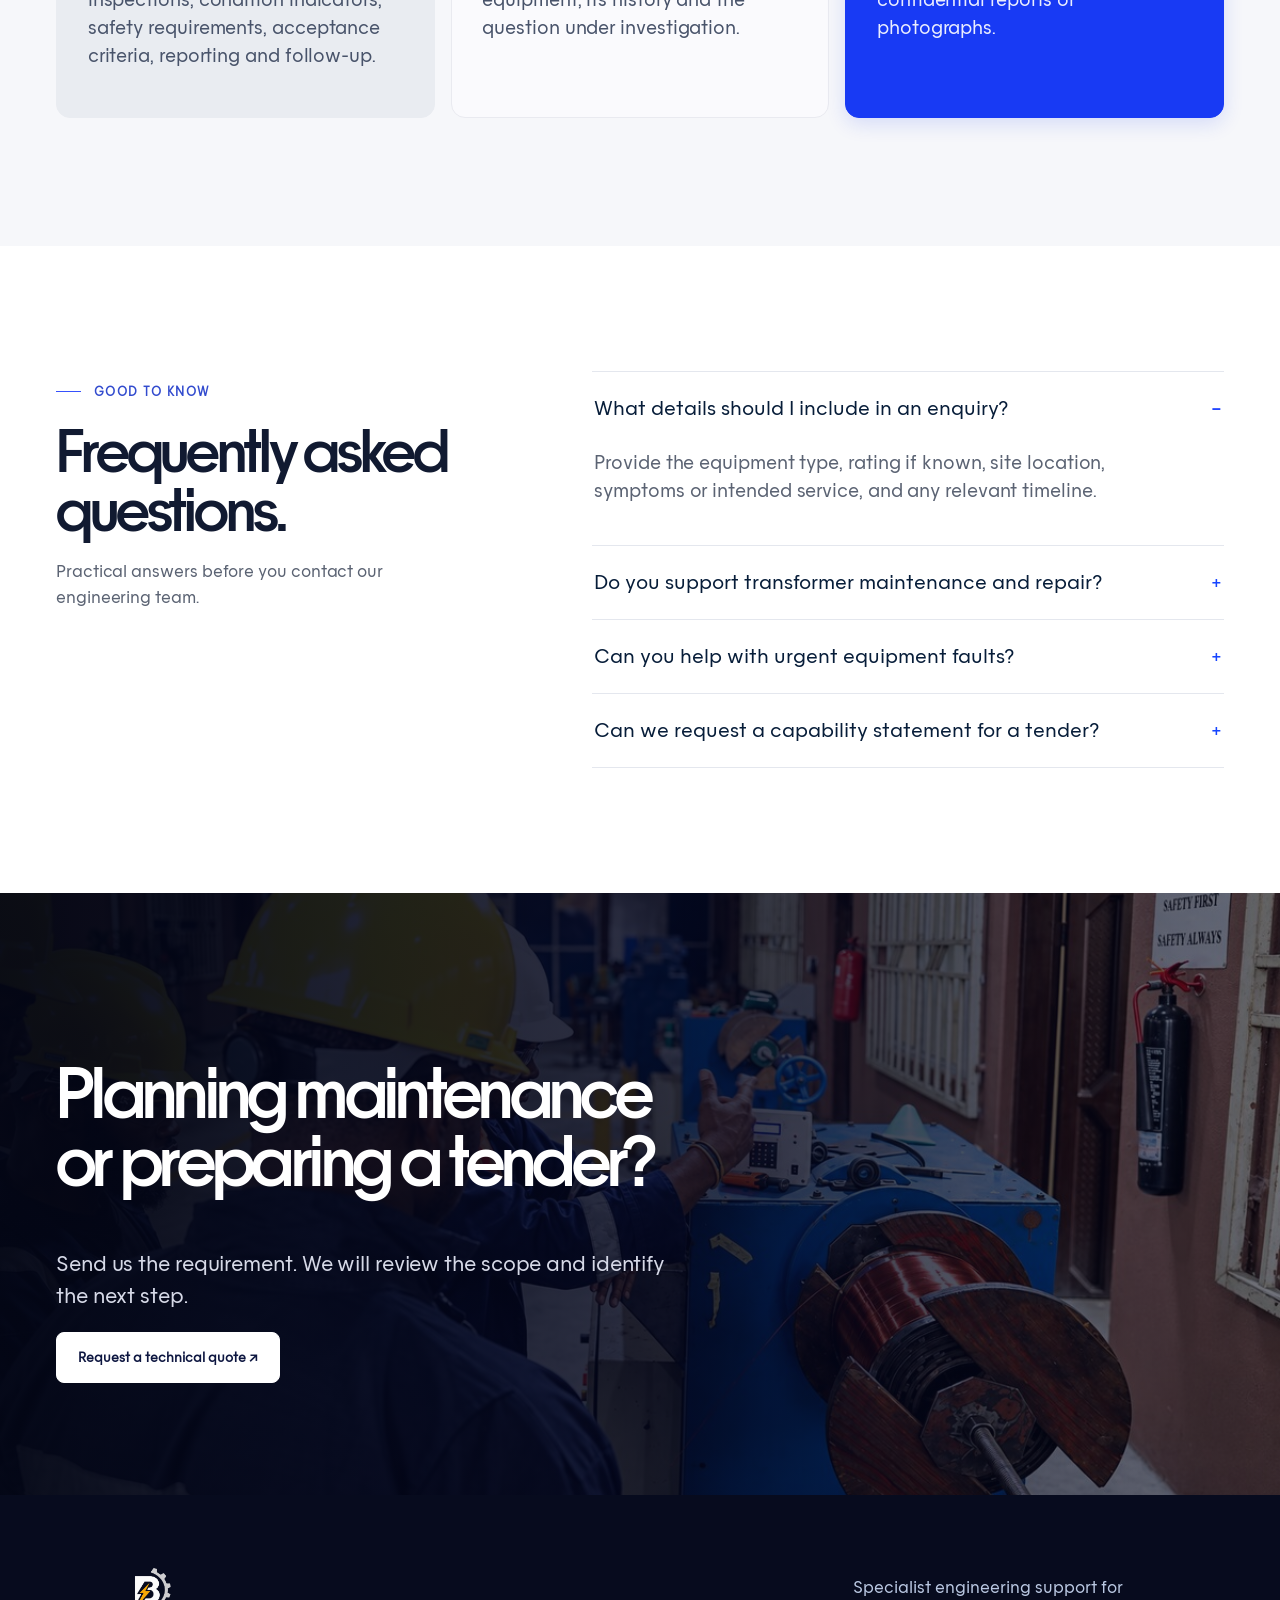
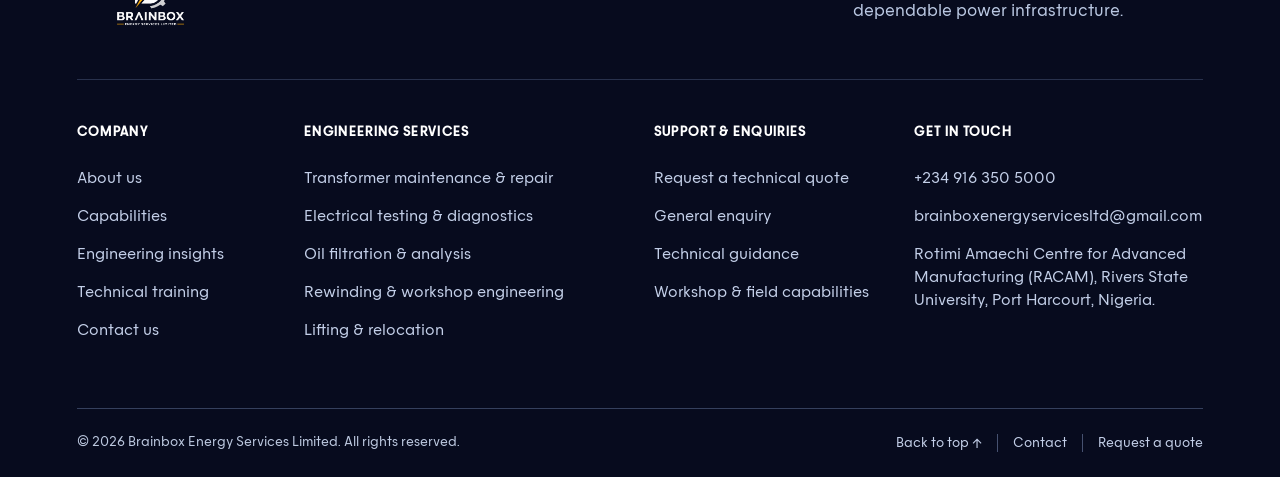
==== commit 7c85e29c: "Add training navigation and footer links and load training styles" ====
--- a/index.html
+++ b/index.html
@@ -1,9 +1,9 @@
 <!doctype html>
 <html lang="en"><head><meta charset="utf-8"><meta name="viewport" content="width=device-width, initial-scale=1">
 <meta name="description" content="Brainbox Energy Services Limited — transformer maintenance, repair, oil filtration and electrical power engineering in Port Harcourt, Nigeria.">
-<meta name="theme-color" content="#070b1e"><title>Brainbox Energy Services Limited | Powering Reliability</title><link rel="icon" href="assets/logo.png"><link rel="stylesheet" href="style.css?v=20261027"><link rel="stylesheet" href="clean-ui.css?v=20261102"><link rel="stylesheet" href="blueprint-ui.css?v=20261102-navy-gold"><link rel="stylesheet" href="editorial-finish.css?v=20261102-1"><link rel="stylesheet" href="frama-type.css?v=20261102-header-fix"><link rel="stylesheet" href="midnight-contact-refined-20261103.css?v=capability-two-lines-2"></head>
+<meta name="theme-color" content="#070b1e"><title>Brainbox Energy Services Limited | Powering Reliability</title><link rel="icon" href="assets/logo.png"><link rel="stylesheet" href="style.css?v=20261027"><link rel="stylesheet" href="clean-ui.css?v=20261102"><link rel="stylesheet" href="blueprint-ui.css?v=20261102-navy-gold"><link rel="stylesheet" href="editorial-finish.css?v=20261102-1"><link rel="stylesheet" href="frama-type.css?v=20261102-header-fix"><link rel="stylesheet" href="midnight-contact-refined-20261103.css?v=capability-two-lines-2"><link rel="stylesheet" href="training-ui.css?v=20261104"></head>
 <body><header id="header"><a class="brand" href="#home" aria-label="Brainbox Energy Services Limited — Home"><picture class="brand-picture"><source media="(max-width: 700px)" srcset="assets/brainbox-logo-white.png?v=2"><img src="assets/brainbox-logo-white.png?v=2" alt="Brainbox Energy Services Limited"></picture></a>
-<button id="menu" type="button" aria-label="Open navigation" aria-controls="nav" aria-expanded="false"><span class="menu-line"></span><span class="menu-line"></span><span class="menu-line"></span></button><nav id="nav" aria-label="Main navigation"><a href="#home">HOME</a><a href="#about">ABOUT US</a><a href="#services">SERVICES</a><a href="#projects">CAPABILITIES</a><a href="#insights">INSIGHTS</a><a href="#contact">CONTACT</a></nav><a class="header-cta" href="#quote">REQUEST A QUOTE ↗</a></header>
+<button id="menu" type="button" aria-label="Open navigation" aria-controls="nav" aria-expanded="false"><span class="menu-line"></span><span class="menu-line"></span><span class="menu-line"></span></button><nav id="nav" aria-label="Main navigation"><a href="#home">HOME</a><a href="#about">ABOUT US</a><a href="#services">SERVICES</a><a href="#projects">CAPABILITIES</a><a href="#insights">INSIGHTS</a><a href="#training">TRAINING</a><a href="#contact">CONTACT</a></nav><a class="header-cta" href="#quote">REQUEST A QUOTE ↗</a></header>
 <main id="app"></main><footer class="bb-corporate-footer" aria-label="Site footer">
   <div class="bb-footer-main">
     <div class="bb-footer-intro">
@@ -18,6 +18,7 @@
         <a href="#about">About us</a>
         <a href="#projects">Capabilities</a>
         <a href="#insights">Engineering insights</a>
+        <a href="#training">Technical training</a>
         <a href="#contact">Contact us</a>
       </div>
       <div class="bb-footer-group">
@@ -49,4 +50,4 @@
       <div><a href="#home">Back to top ↑</a><a href="#contact">Contact</a><a href="#quote">Request a quote</a></div>
     </div>
   </div>
-</footer><script src="script-contact-refined-20261103.js?v=gallery-caption-swap-20261104"></script></body></html>+</footer><script src="script-contact-refined-20261103.js?v=training-launch-20261104"></script></body></html>
--- a/training-ui.css
+++ b/training-ui.css
@@ -0,0 +1,44 @@
+
+/* Brainbox training route. Scoped to preserve all previously approved pages. */
+.bb-training{background:#f6f7fb;color:#111a32}
+.bb-training *{box-sizing:border-box}
+.bb-training .bb-training-hero{background:#090d26;color:#fff;position:relative;overflow:hidden;padding:88px 24px 82px;background-image:radial-gradient(rgba(143,164,255,.18) .7px,transparent .7px);background-size:10px 10px}
+.bb-training .bb-training-hero-inner{max-width:1080px;margin:auto;display:grid;grid-template-columns:minmax(0,1.12fr) minmax(0,.88fr);align-items:center;gap:48px}
+.bb-training .bb-training-kicker{color:#a8b5ff;font-size:12px;font-weight:700;letter-spacing:.14em}
+.bb-training .bb-training-hero h1{font-size:clamp(44px,5.4vw,76px);line-height:1.03;letter-spacing:-.065em;margin:18px 0 24px;color:#fff}
+.bb-training .bb-training-hero p{font-size:18px;line-height:1.7;max-width:570px;color:#d7dff4}
+.bb-training .bb-training-hero-link{display:inline-flex;margin-top:22px;color:#fff;background:#193df7;border-radius:7px;padding:15px 21px;text-decoration:none;font-size:14px;font-weight:700}
+.bb-training .bb-training-hero img{display:block;width:100%;height:355px;object-fit:cover;border-radius:12px}
+.bb-training .bb-training-section{padding:76px 24px 92px}
+.bb-training .container{max-width:1080px;margin:0 auto}
+.bb-training .section-head{max-width:850px;margin-bottom:32px}
+.bb-training .section-head h1{color:#111a32;font-size:clamp(35px,4.5vw,58px);letter-spacing:-.055em;line-height:1.12;margin:12px 0 20px}
+.bb-training .section-head h2{color:#111a32;font-size:clamp(30px,3.3vw,44px);letter-spacing:-.04em;line-height:1.15;margin:0 0 15px}
+.bb-training .section-head p{font-size:17px;line-height:1.7;color:#55647d}
+.bb-training .eyebrow{display:inline-block;font-size:11px;font-weight:750;letter-spacing:.13em;color:#2144f3;text-transform:uppercase}
+.bb-training .training-pathways{display:grid;grid-template-columns:repeat(2,minmax(0,1fr));gap:20px;margin:40px 0 78px}
+.bb-training .training-pathway-card{background:#fff;border:1px solid #e3e7f0;border-radius:12px;padding:34px;display:flex;flex-direction:column;align-items:flex-start;box-shadow:0 8px 25px rgba(9,13,38,.03)}
+.bb-training .training-pathway-card h2{font-size:clamp(25px,2.7vw,35px);line-height:1.16;letter-spacing:-.04em;margin:16px 0;color:#111a32}
+.bb-training .training-pathway-card p,.bb-training .training-pathway-card li{color:#53617b;font-size:15px;line-height:1.8}
+.bb-training .training-pathway-card ul{padding-left:20px;margin:10px 0 28px}
+.bb-training .training-pathway-card li{padding-bottom:9px}
+.bb-training .btn-primary{background:#193df7;border:1px solid #193df7;color:#fff;border-radius:7px;display:inline-flex;padding:14px 18px;font-size:13px;font-weight:750;text-decoration:none;cursor:pointer}
+.bb-training .training-pathway-card .btn-primary{margin-top:auto}
+.bb-training .bb-training-form-title{scroll-margin-top:125px}
+.bb-training .training-enquiry-form{background:#fff;border:1px solid #e3e7f0;border-radius:12px;padding:36px;max-width:800px;display:grid;grid-template-columns:repeat(2,minmax(0,1fr));gap:19px 20px}
+.bb-training .training-enquiry-form .form-group{min-width:0;display:flex;flex-direction:column}
+.bb-training .training-enquiry-form label{color:#1a2740;font-size:13px;font-weight:700;margin-bottom:8px}
+.bb-training .training-enquiry-form input,.bb-training .training-enquiry-form select,.bb-training .training-enquiry-form textarea{font:inherit;min-height:47px;border:1px solid #d9dfeb;border-radius:7px;padding:11px 13px;background:#f9faff;color:#141d34;width:100%;outline-offset:2px}
+.bb-training .training-enquiry-form textarea{min-height:125px;resize:vertical}
+.bb-training .training-enquiry-form .form-group:has(textarea){grid-column:1/-1}
+.bb-training .training-enquiry-form button{justify-content:center;width:fit-content}
+.bb-training .training-enquiry-form .form-status{grid-column:1/-1;color:#273f77;font-size:13px;line-height:1.6}
+.bb-training .training-note{font-size:13px;color:#6c7990;max-width:800px;line-height:1.7;margin-top:23px}
+@media(max-width:800px){
+.bb-training .bb-training-hero{padding:60px 20px}
+.bb-training .bb-training-hero-inner{grid-template-columns:1fr;gap:26px}
+.bb-training .bb-training-hero img{height:260px}
+.bb-training .bb-training-section{padding:58px 20px}
+.bb-training .training-pathways,.bb-training .training-enquiry-form{grid-template-columns:1fr}
+.bb-training .training-enquiry-form{padding:22px}
+}
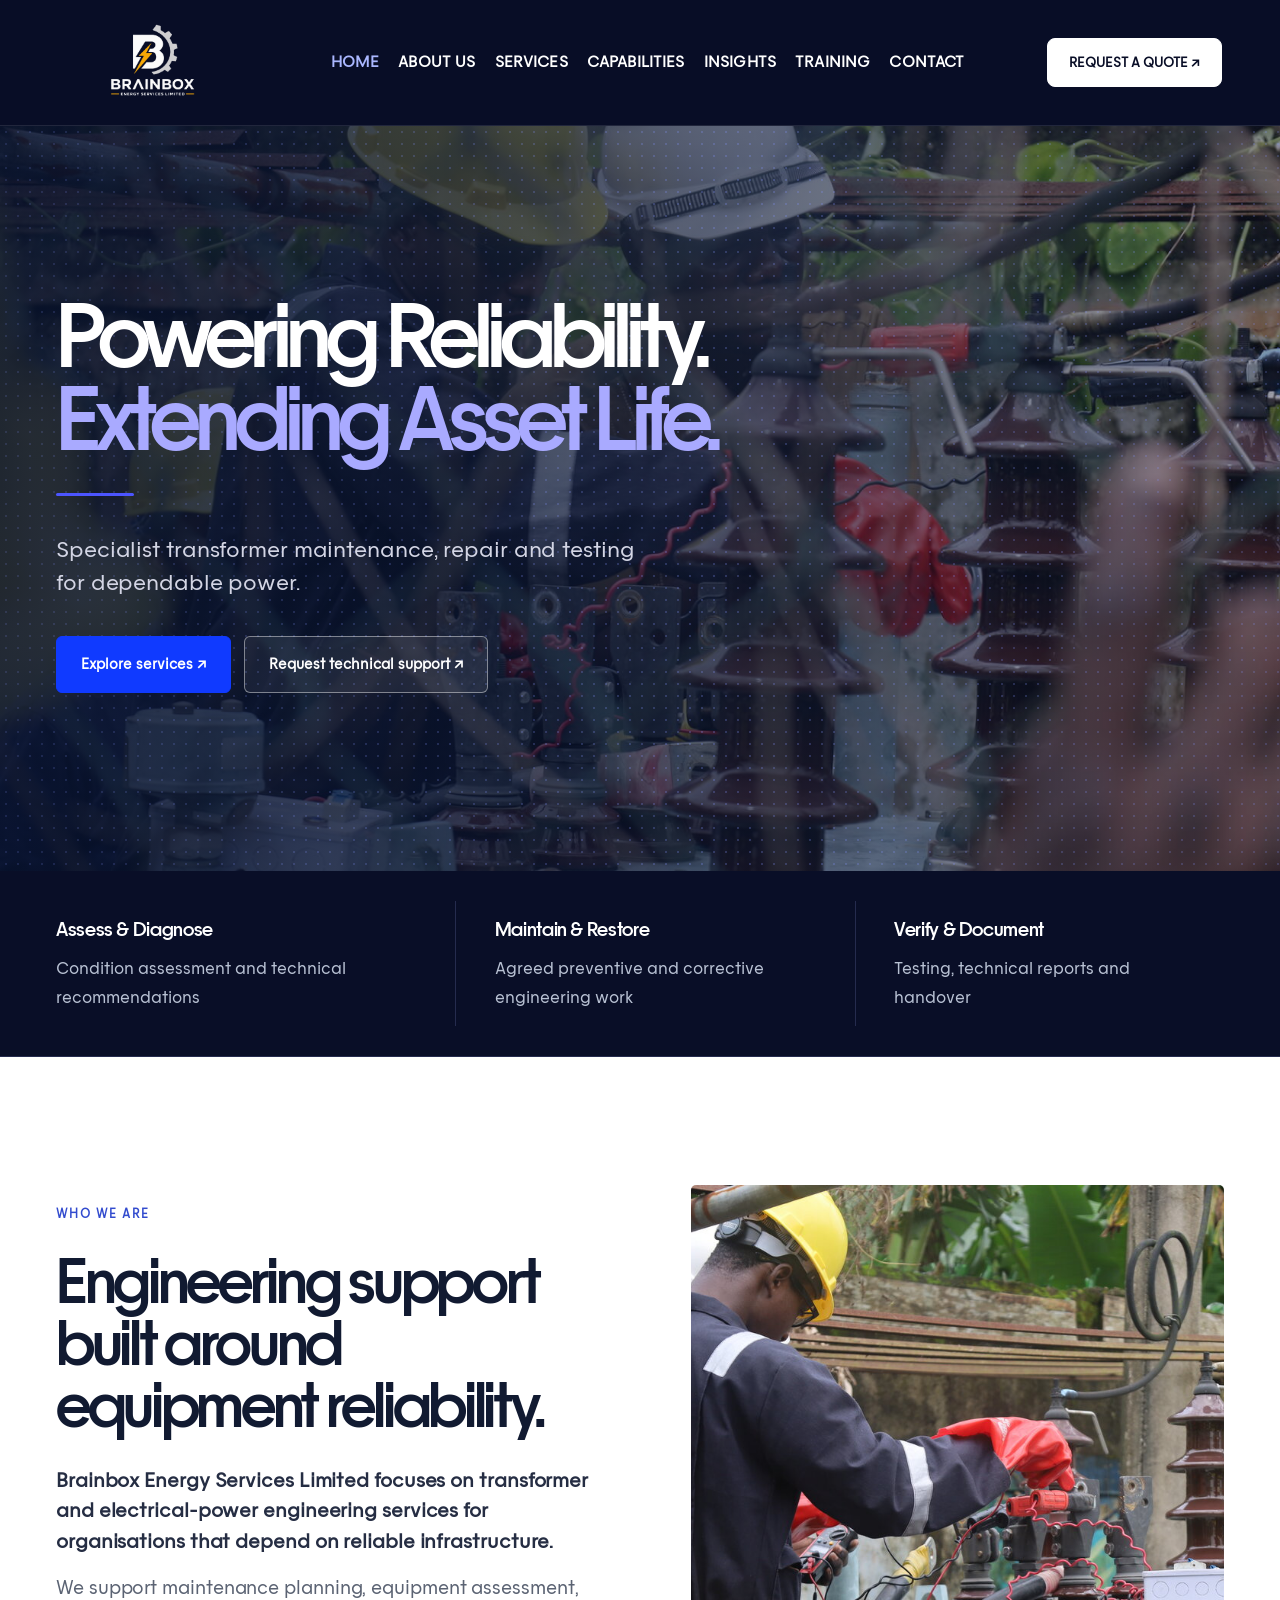
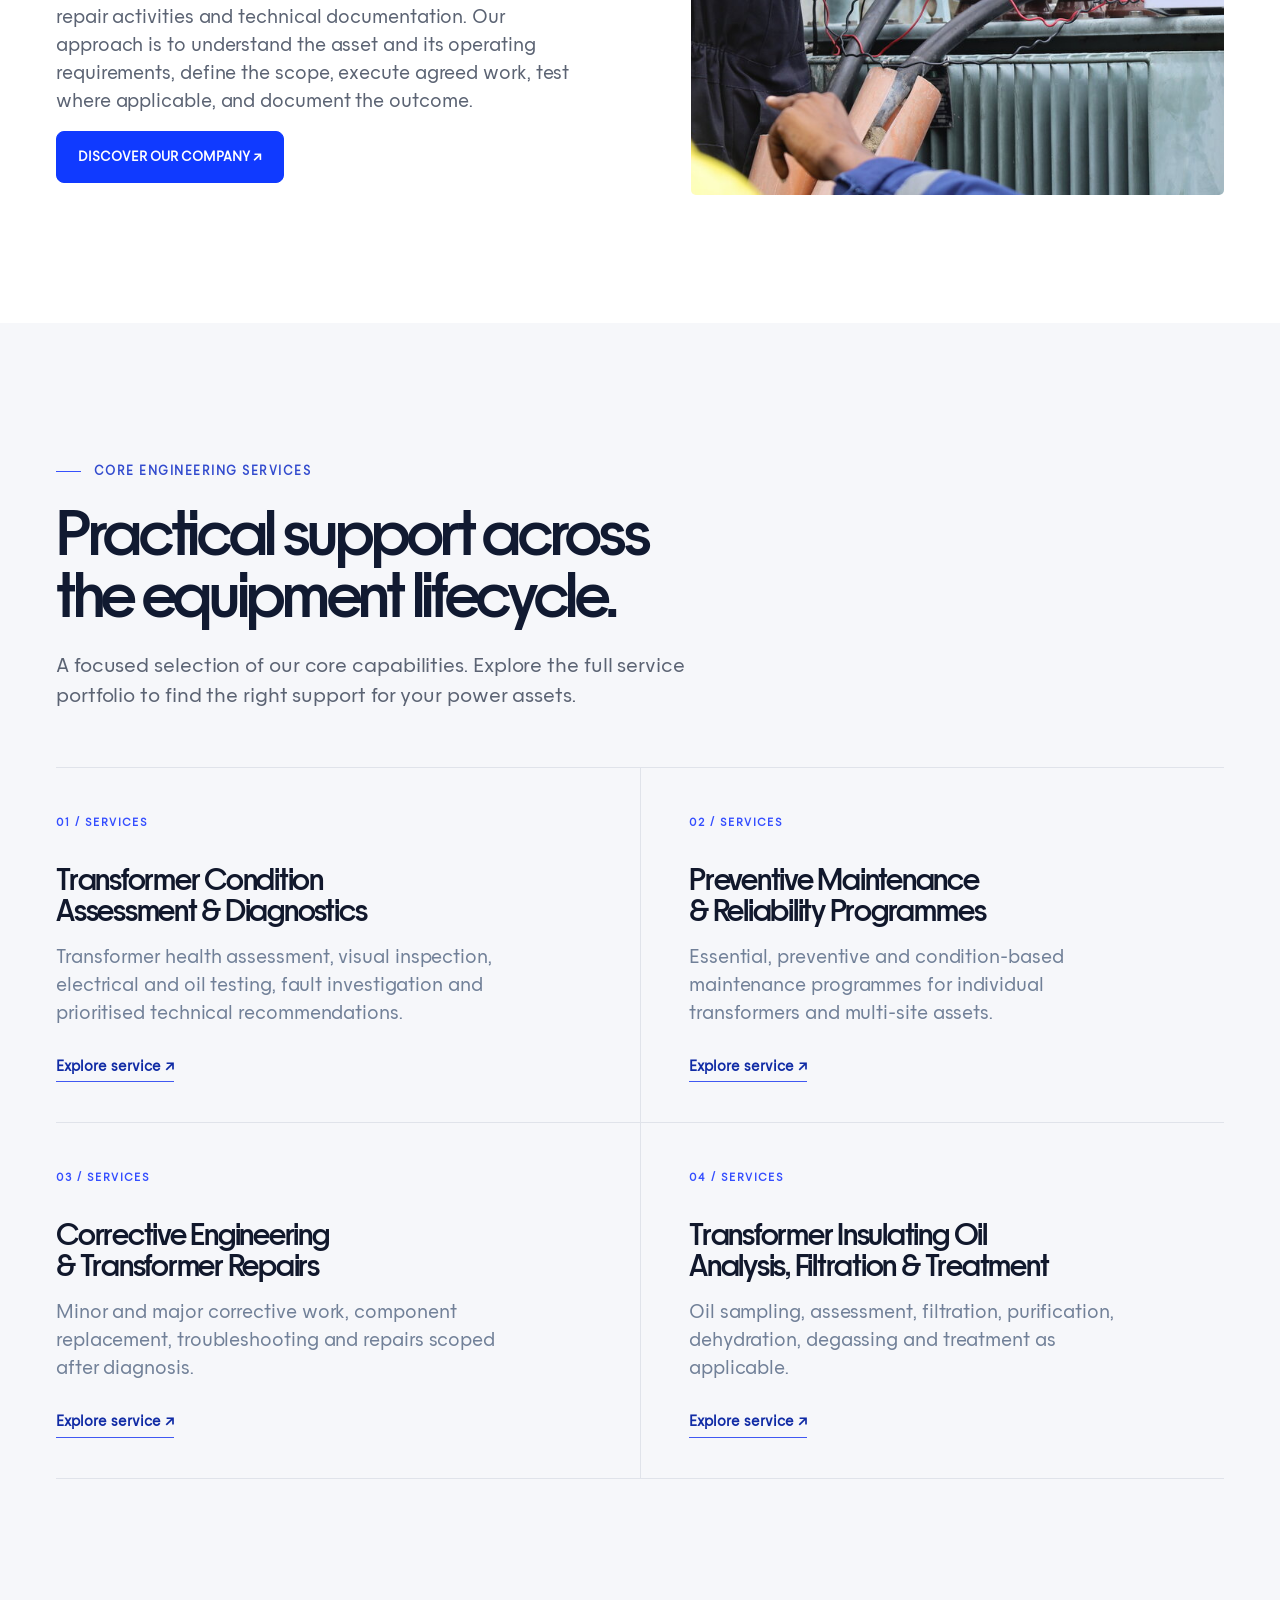
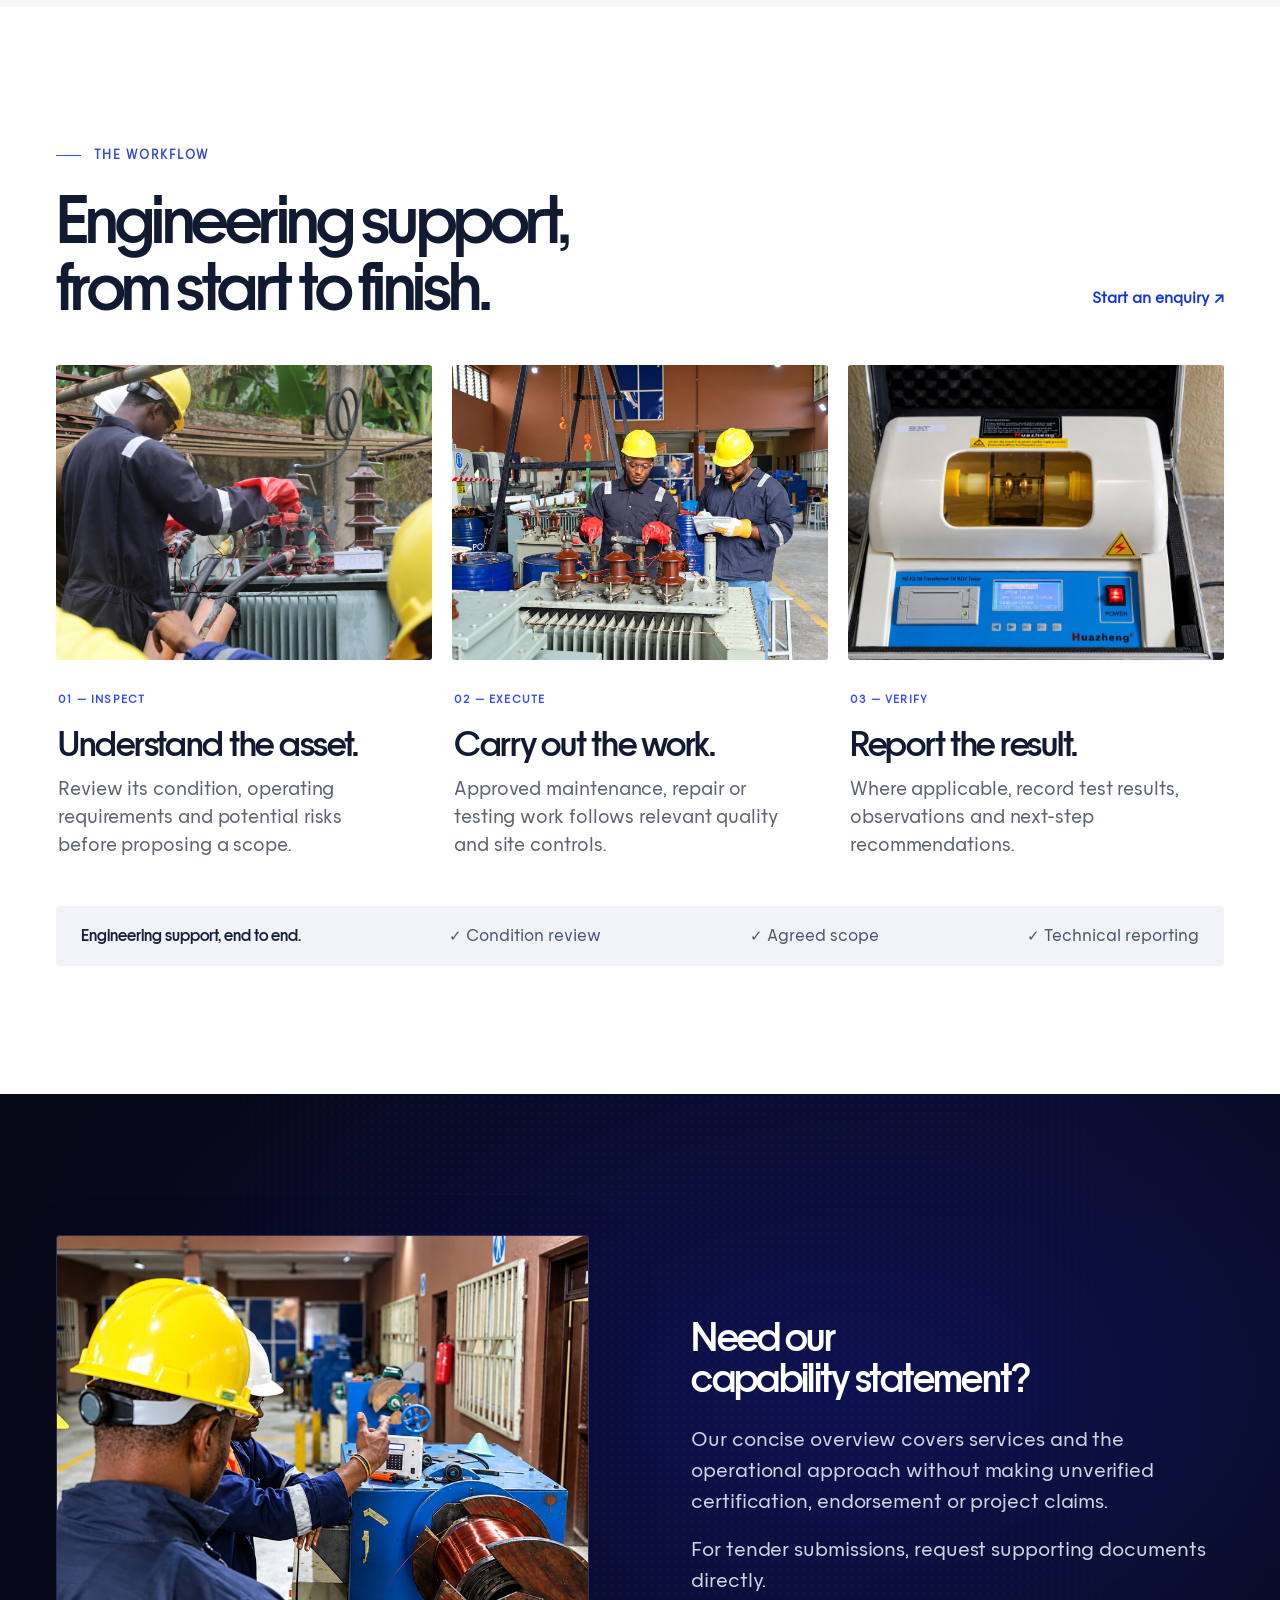
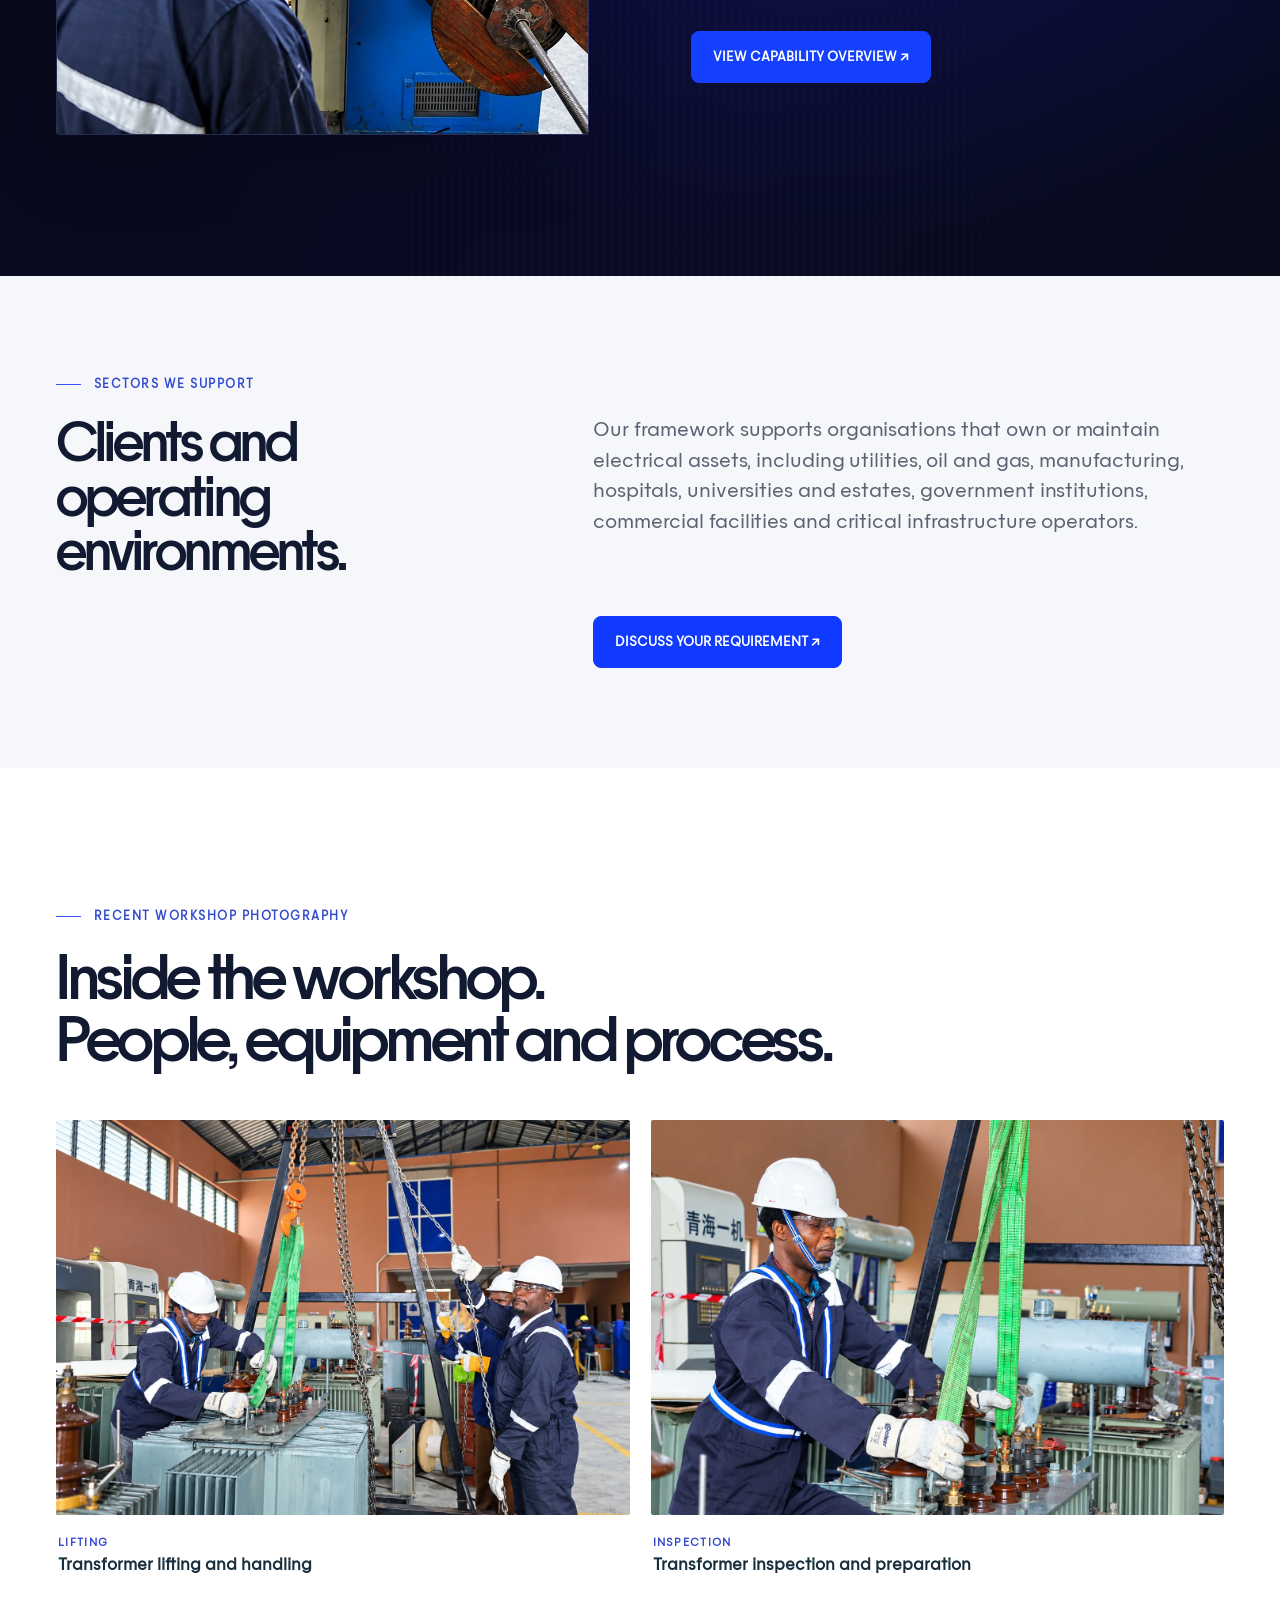
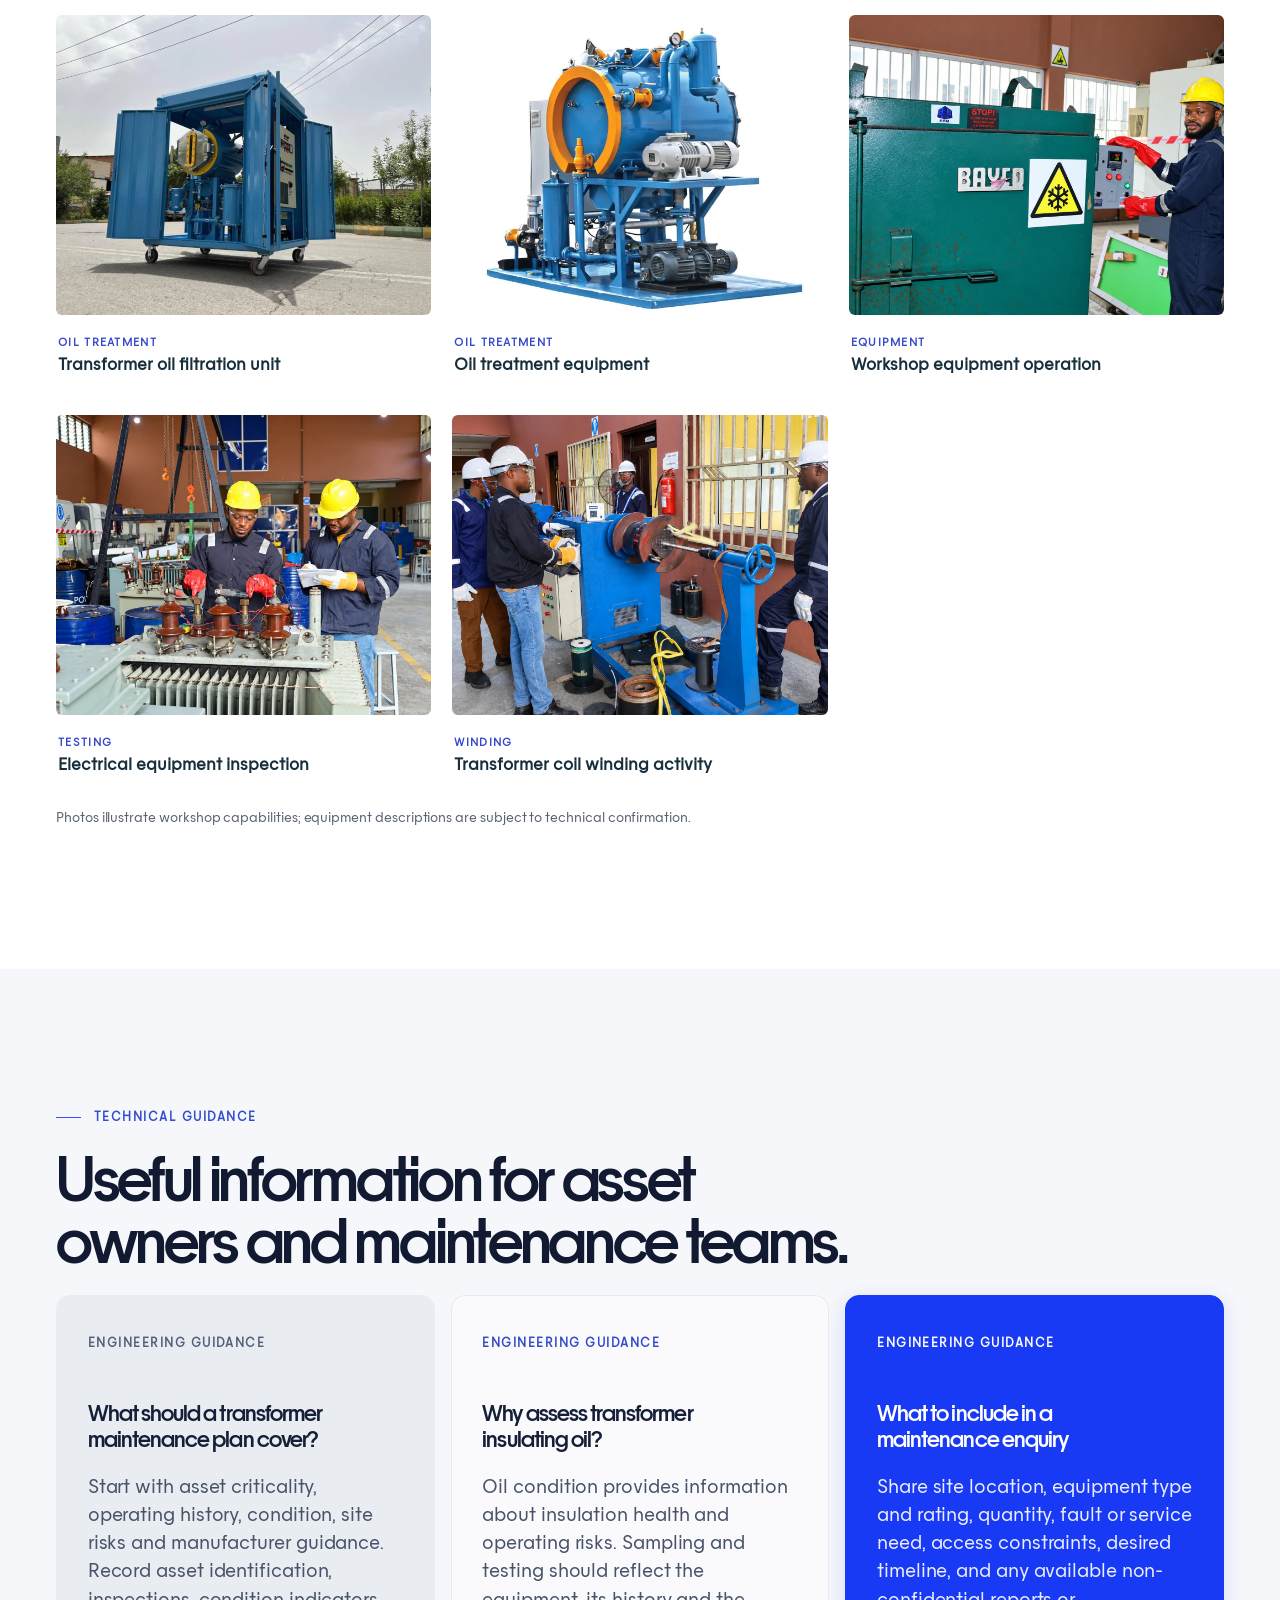
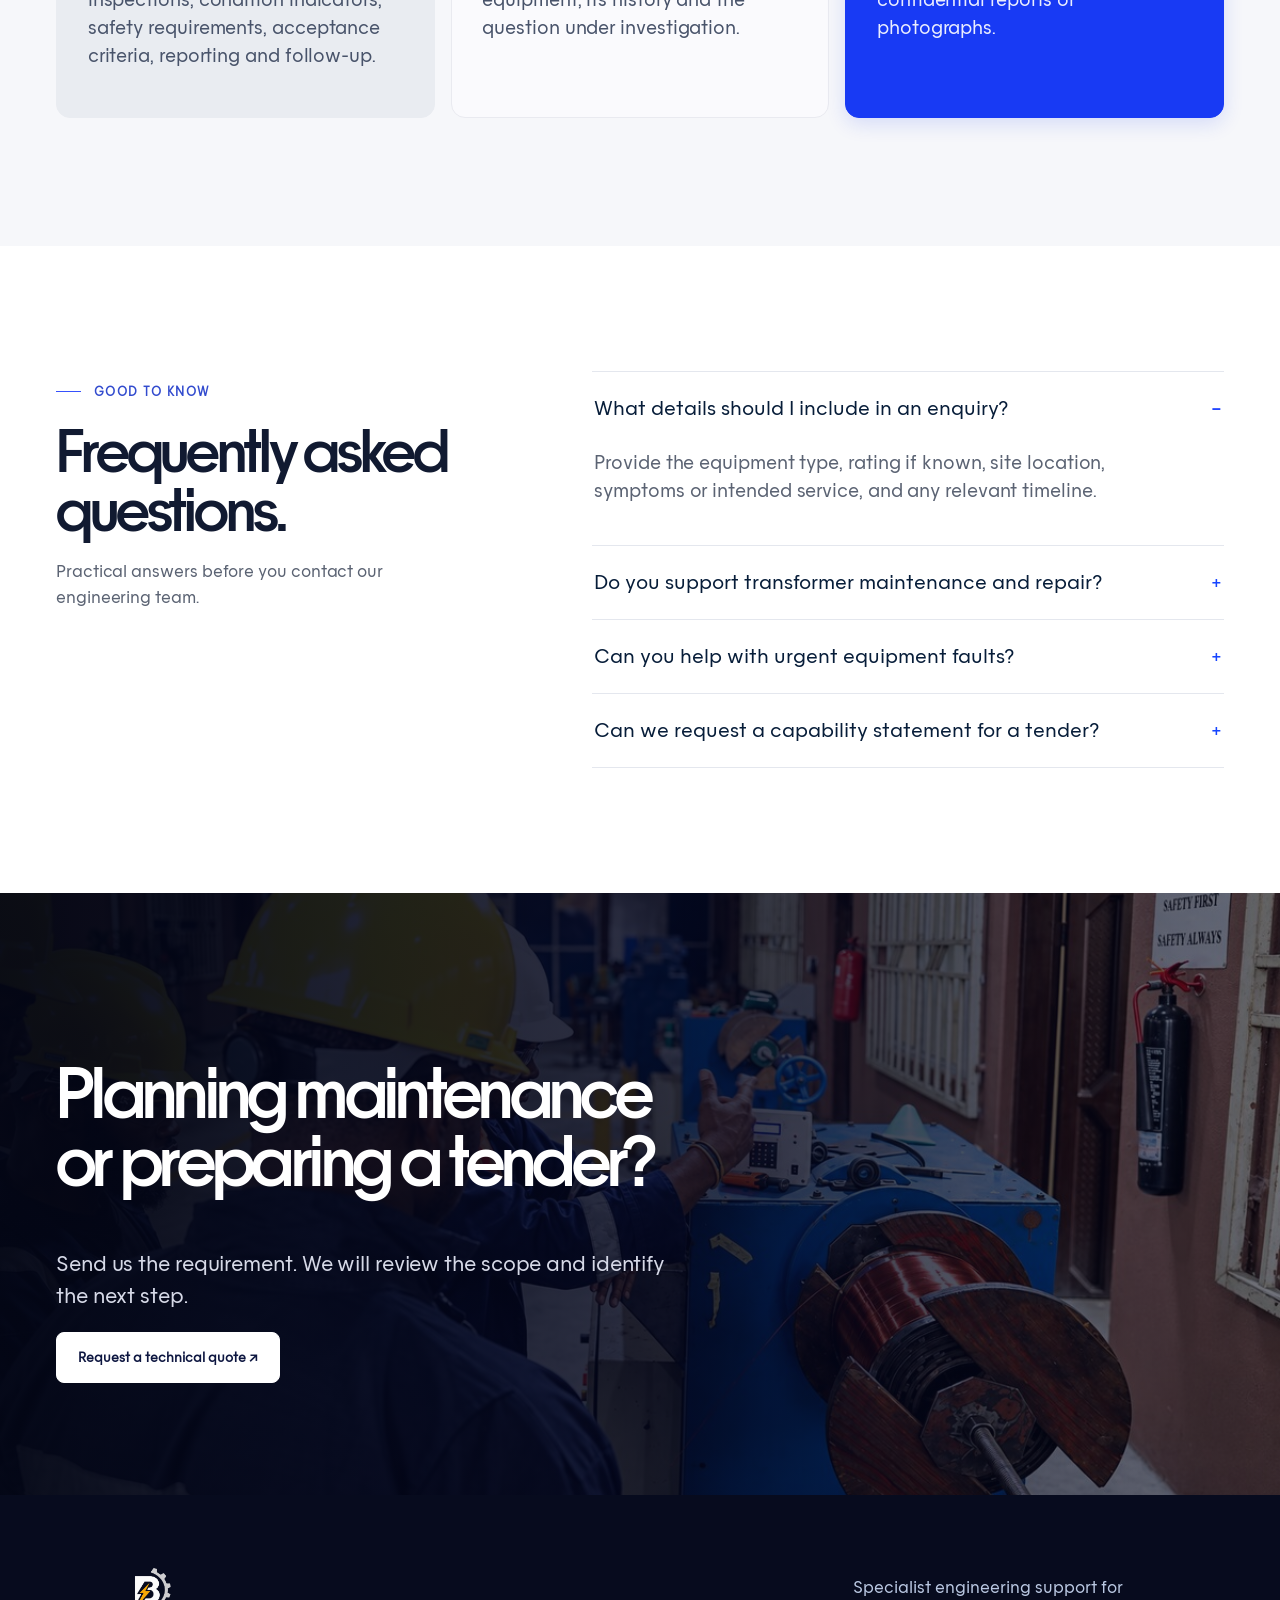
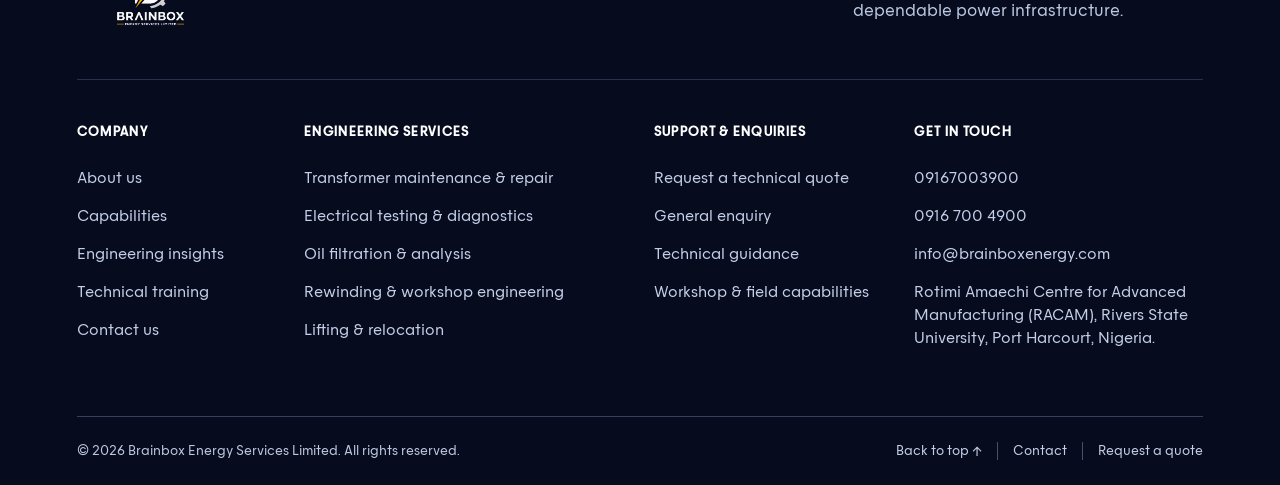
==== commit 19007bfc: "Update Brainbox public contact phones and email" ====
--- a/index.html
+++ b/index.html
@@ -1,7 +1,23 @@
 <!doctype html>
 <html lang="en"><head><meta charset="utf-8"><meta name="viewport" content="width=device-width, initial-scale=1">
 <meta name="description" content="Brainbox Energy Services Limited — transformer maintenance, repair, oil filtration and electrical power engineering in Port Harcourt, Nigeria.">
-<meta name="theme-color" content="#070b1e"><title>Brainbox Energy Services Limited | Powering Reliability</title><link rel="icon" href="assets/logo.png"><link rel="stylesheet" href="style.css?v=20261027"><link rel="stylesheet" href="clean-ui.css?v=20261102"><link rel="stylesheet" href="blueprint-ui.css?v=20261102-navy-gold"><link rel="stylesheet" href="editorial-finish.css?v=20261102-1"><link rel="stylesheet" href="frama-type.css?v=20261102-header-fix"><link rel="stylesheet" href="midnight-contact-refined-20261103.css?v=capability-two-lines-2"><link rel="stylesheet" href="training-ui.css?v=20261104"></head>
+<meta name="theme-color" content="#070b1e"><title>Brainbox Energy Services Limited | Powering Reliability</title>
+<link rel="canonical" href="https://brainboxenergy.com/">
+<meta property="og:type" content="website">
+<meta property="og:site_name" content="Brainbox Energy Services Limited">
+<meta property="og:locale" content="en_NG">
+<meta property="og:title" content="Brainbox Energy Services Limited | Powering Reliability">
+<meta property="og:description" content="Specialist transformer maintenance, repair, testing and electrical power engineering in Port Harcourt, Nigeria. Explore Brainbox Energy services, capabilities and training.">
+<meta property="og:url" content="https://brainboxenergy.com/">
+<meta property="og:image" content="https://brainboxenergy.com/assets/profile-18.jpg">
+<meta property="og:image:secure_url" content="https://brainboxenergy.com/assets/profile-18.jpg">
+<meta property="og:image:alt" content="Brainbox Energy engineering team and transformer maintenance work">
+<meta name="twitter:card" content="summary_large_image">
+<meta name="twitter:title" content="Brainbox Energy Services Limited | Powering Reliability">
+<meta name="twitter:description" content="Specialist transformer maintenance, repair, testing and electrical power engineering in Port Harcourt, Nigeria. Explore Brainbox Energy services, capabilities and training.">
+<meta name="twitter:image" content="https://brainboxenergy.com/assets/profile-18.jpg">
+<meta name="twitter:image:alt" content="Brainbox Energy engineering team and transformer maintenance work">
+<link rel="icon" href="assets/logo.png"><link rel="stylesheet" href="style.css?v=20261027"><link rel="stylesheet" href="clean-ui.css?v=20261102"><link rel="stylesheet" href="blueprint-ui.css?v=20261102-navy-gold"><link rel="stylesheet" href="editorial-finish.css?v=20261102-1"><link rel="stylesheet" href="frama-type.css?v=20261102-header-fix"><link rel="stylesheet" href="midnight-contact-refined-20261103.css?v=capability-two-lines-2"><link rel="stylesheet" href="training-ui.css?v=20261104-grid-visible"></head>
 <body><header id="header"><a class="brand" href="#home" aria-label="Brainbox Energy Services Limited — Home"><picture class="brand-picture"><source media="(max-width: 700px)" srcset="assets/brainbox-logo-white.png?v=2"><img src="assets/brainbox-logo-white.png?v=2" alt="Brainbox Energy Services Limited"></picture></a>
 <button id="menu" type="button" aria-label="Open navigation" aria-controls="nav" aria-expanded="false"><span class="menu-line"></span><span class="menu-line"></span><span class="menu-line"></span></button><nav id="nav" aria-label="Main navigation"><a href="#home">HOME</a><a href="#about">ABOUT US</a><a href="#services">SERVICES</a><a href="#projects">CAPABILITIES</a><a href="#insights">INSIGHTS</a><a href="#training">TRAINING</a><a href="#contact">CONTACT</a></nav><a class="header-cta" href="#quote">REQUEST A QUOTE ↗</a></header>
 <main id="app"></main><footer class="bb-corporate-footer" aria-label="Site footer">
@@ -38,8 +54,8 @@
       </div>
       <div class="bb-footer-group bb-footer-contact">
         <h2>Get in touch</h2>
-        <a href="tel:+2349163505000">+234 916 350 5000</a>
-        <a href="mailto:brainboxenergyservicesltd@gmail.com">brainboxenergyservicesltd@gmail.com</a>
+        <a href="tel:+2349167003900">09167003900</a><a href="tel:+2349167004900">0916 700 4900</a>
+        <a href="mailto:info@brainboxenergy.com">info@brainboxenergy.com</a>
         <p>Rotimi Amaechi Centre for Advanced Manufacturing (RACAM), Rivers State University, Port Harcourt, Nigeria.</p>
       </div>
     </div>
@@ -50,4 +66,4 @@
       <div><a href="#home">Back to top ↑</a><a href="#contact">Contact</a><a href="#quote">Request a quote</a></div>
     </div>
   </div>
-</footer><script src="script-contact-refined-20261103.js?v=training-launch-20261104"></script></body></html>+</footer><script src="script-contact-refined-20261103.js?v=training-hero-grid-visible-20261104"></script></body></html>
--- a/training-ui.css
+++ b/training-ui.css
@@ -42,3 +42,30 @@
 .bb-training .training-pathways,.bb-training .training-enquiry-form{grid-template-columns:1fr}
 .bb-training .training-enquiry-form{padding:22px}
 }
+
+/* Visible micro-dot overlay to match the existing Brainbox hero grid. */
+.bb-training .bb-training-hero{isolation:isolate;background-image:none}
+.bb-training .bb-training-hero::before{
+ content:"";position:absolute;inset:0;z-index:0;pointer-events:none;
+ background-image:radial-gradient(circle,rgba(132,149,255,.68) 1px,transparent 1.5px);
+ background-size:12px 12px;opacity:.43;
+ -webkit-mask-image:linear-gradient(90deg,rgba(0,0,0,.52),rgba(0,0,0,.86) 55%,rgba(0,0,0,.70));
+ mask-image:linear-gradient(90deg,rgba(0,0,0,.52),rgba(0,0,0,.86) 55%,rgba(0,0,0,.70));
+}
+.bb-training .bb-training-hero-inner{position:relative;z-index:1}
+@media(max-width:700px){.bb-training .bb-training-hero::before{background-size:13px 13px;opacity:.3}}
+
+/* Dedicated dot-grid layer, matching the existing Services and Insights heroes. */
+.bb-training .bb-training-hero{position:relative;isolation:isolate}
+.bb-training .bb-training-hero::before{display:none!important;content:none!important}
+.bb-training .bb-training-hero .bb-training-hero-grid{
+ display:block!important;position:absolute!important;inset:0!important;
+ width:100%;height:100%;z-index:2;pointer-events:none;
+ background-image:radial-gradient(circle,rgba(132,149,255,.68) 1px,transparent 1.5px)!important;
+ background-size:12px 12px!important;background-position:0 0!important;
+ opacity:.68!important;
+ -webkit-mask-image:linear-gradient(90deg,rgba(0,0,0,.65),rgba(0,0,0,.95) 55%,rgba(0,0,0,.78));
+ mask-image:linear-gradient(90deg,rgba(0,0,0,.65),rgba(0,0,0,.95) 55%,rgba(0,0,0,.78));
+}
+.bb-training .bb-training-hero .bb-training-hero-inner{position:relative;z-index:3}
+@media(max-width:700px){.bb-training .bb-training-hero .bb-training-hero-grid{background-size:13px 13px!important;opacity:.45!important}}
